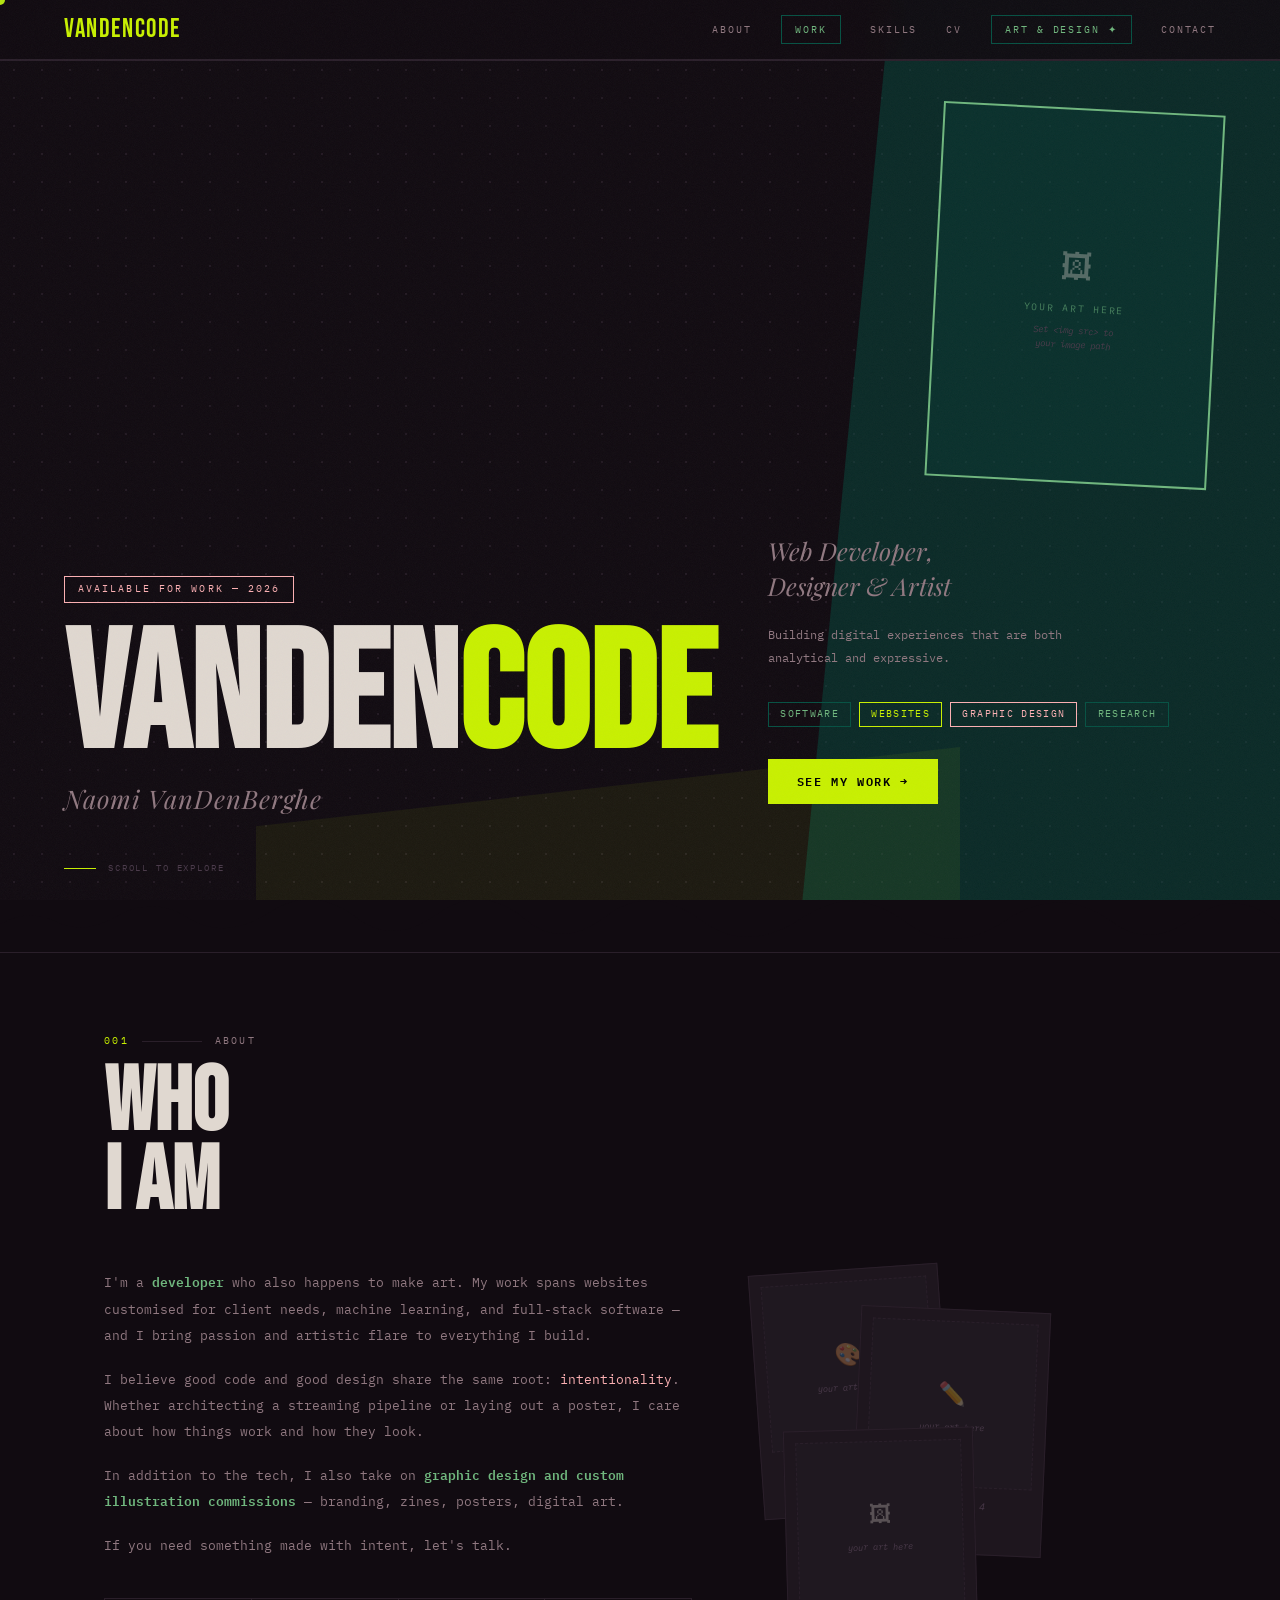
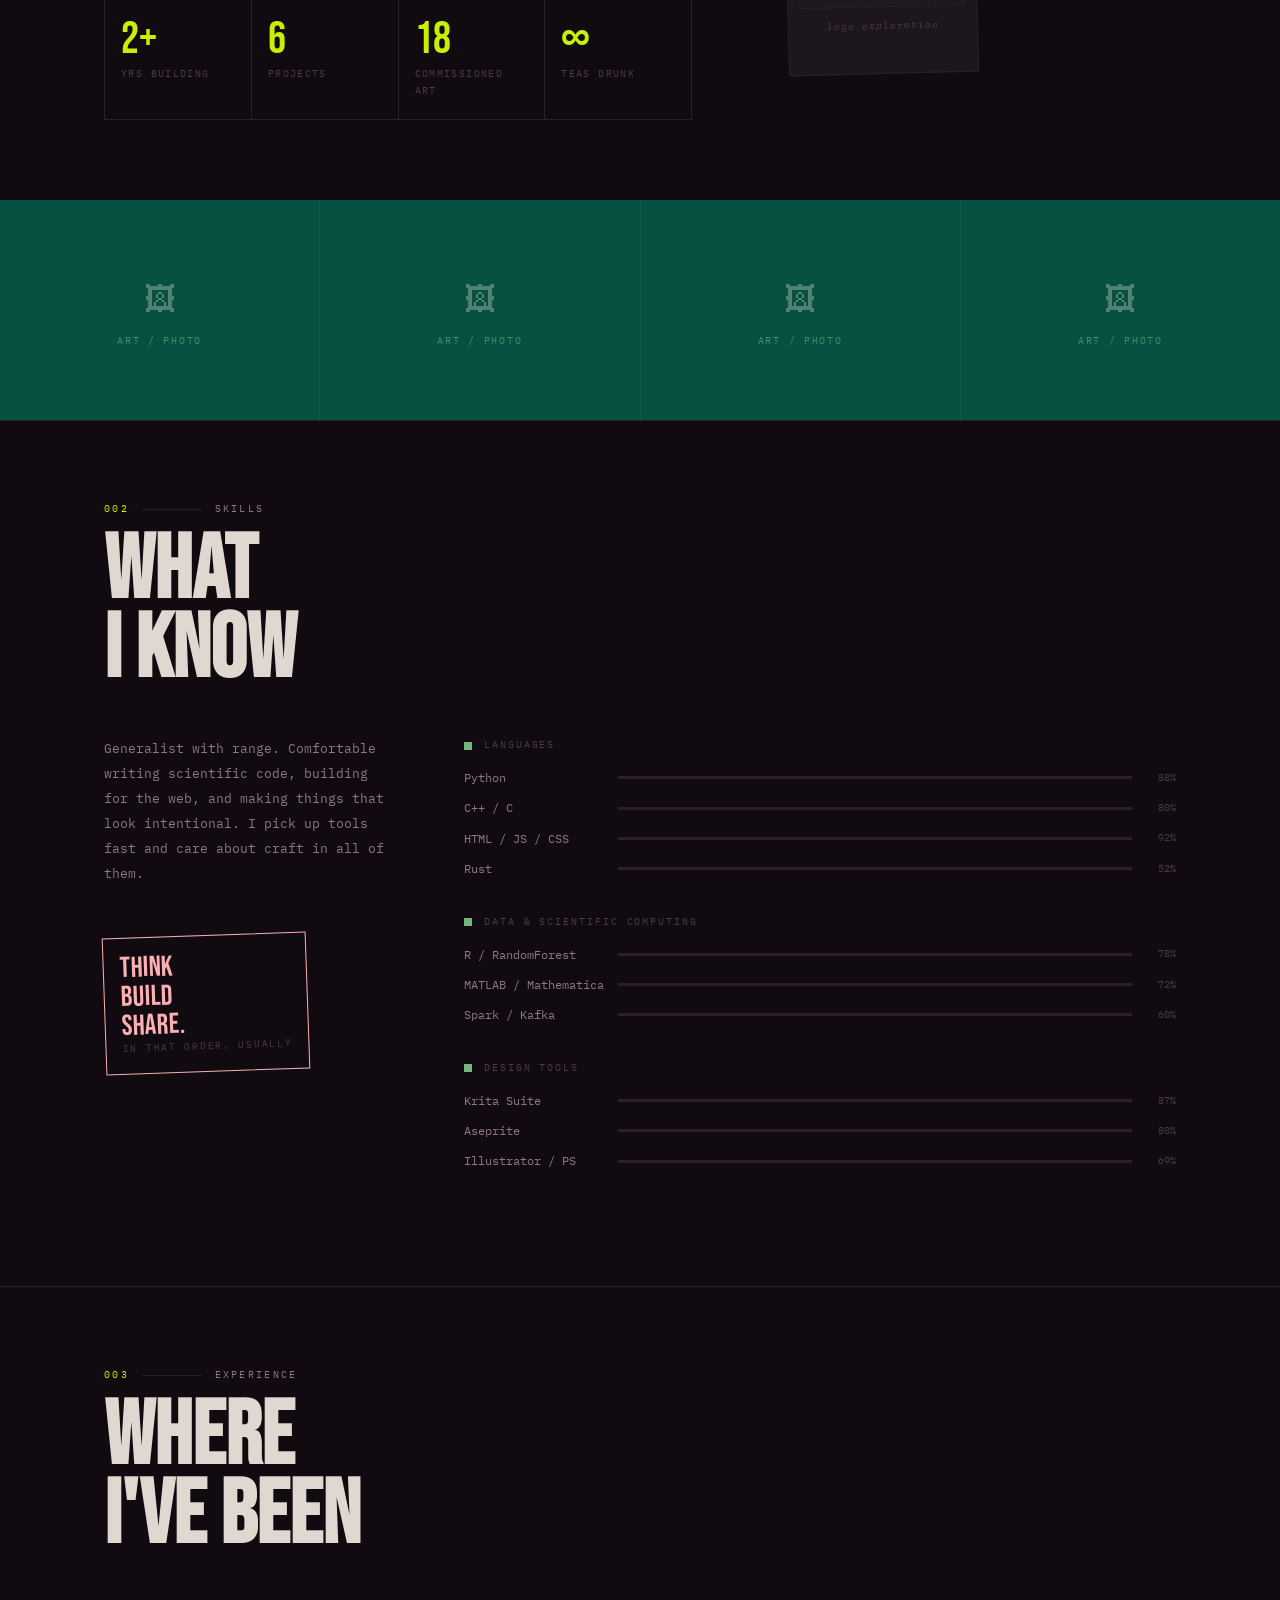
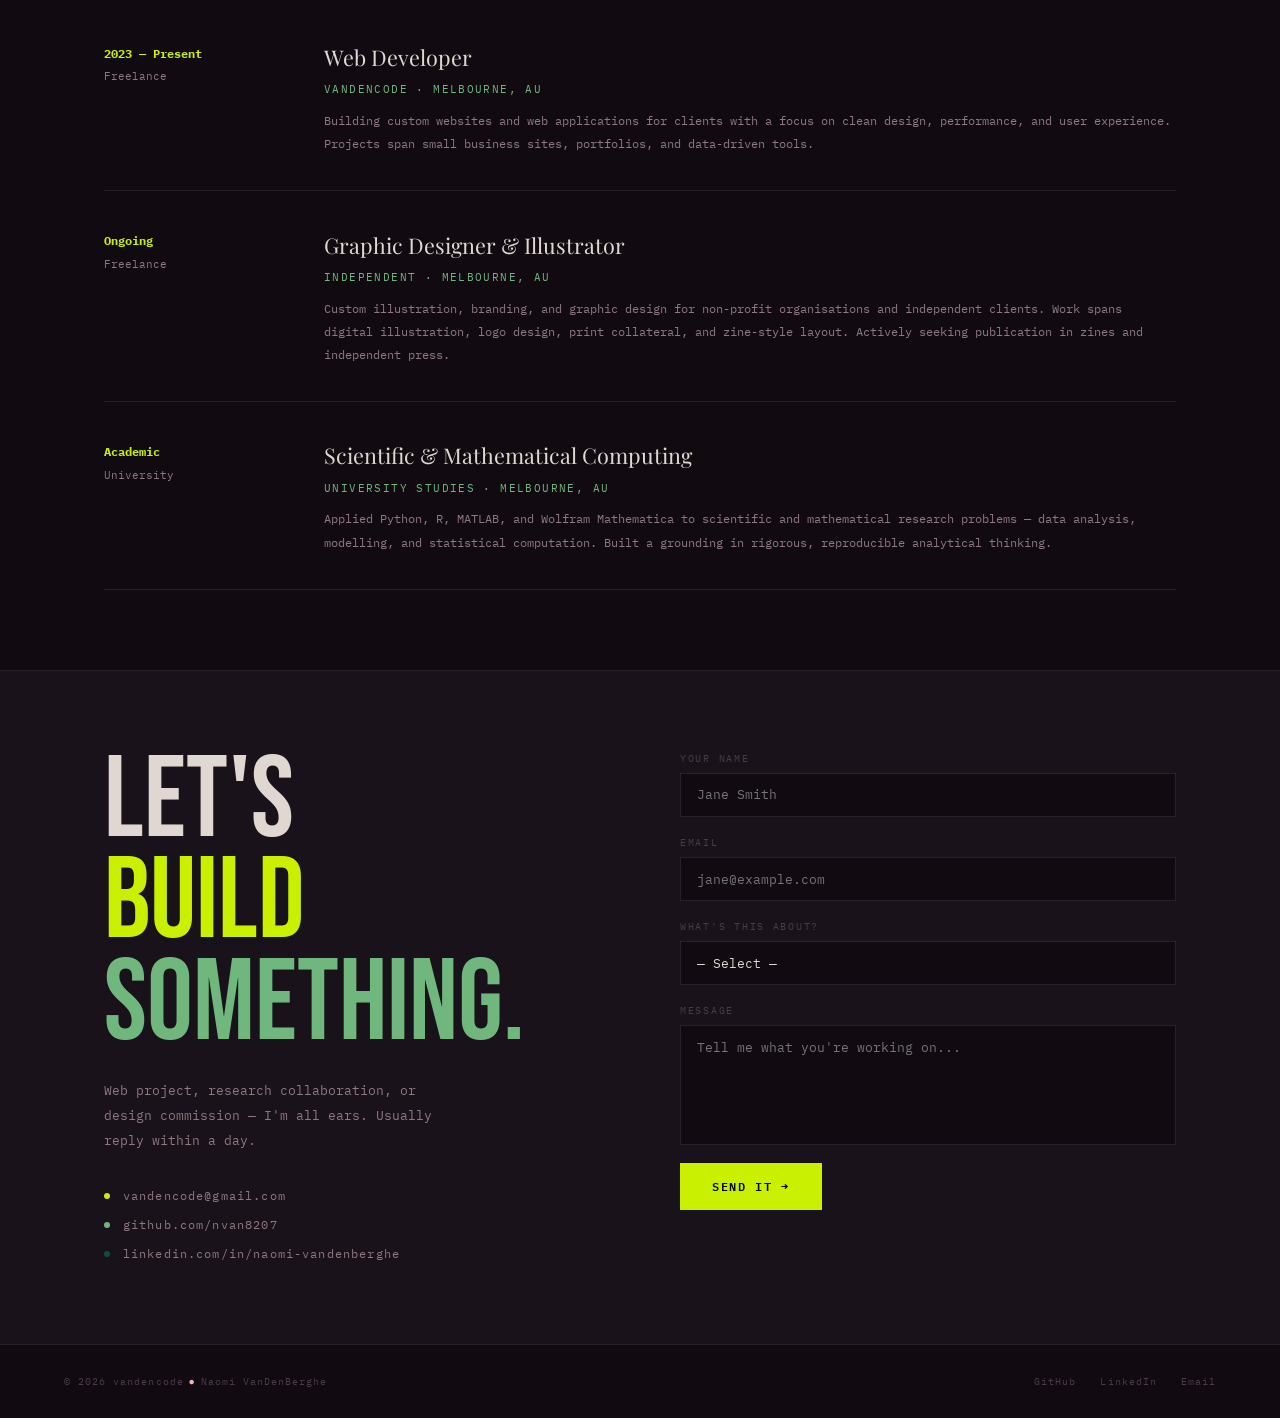
==== index.html @ cd016df1 "Rename index (2).html to index.html fixing typo in name" ====
<!DOCTYPE html>
<html lang="en">
<head>
  <meta charset="UTF-8" />
  <meta name="viewport" content="width=device-width, initial-scale=1.0" />
  <title>vandencode — Naomi VanDenBerghe</title>
  <link rel="preconnect" href="https://fonts.googleapis.com" />
  <link rel="preconnect" href="https://fonts.gstatic.com" crossorigin />
  <link href="https://fonts.googleapis.com/css2?family=Bebas+Neue&family=IBM+Plex+Mono:ital,wght@0,400;0,600;1,400&family=Playfair+Display:ital,wght@0,700;1,400;1,700&display=swap" rel="stylesheet" />
  <style>
    :root {
      --bg:#110B11; --surface:#1a121a; --surface2:#1f1820; --border:#2a1f2a;
      --muted:#4a3a4a; --text:#e0d8d0; --dim:#907880;
      --forest:#065143; --sage:#70B77E; --acid:#c8f000; --blush:#FCB0B3;
      --ff-d:'Bebas Neue',sans-serif; --ff-s:'Playfair Display',serif; --ff-m:'IBM Plex Mono',monospace;
      --max:1200px; --gut:clamp(1.5rem,5vw,4rem); --nav-h:60px;
    }
    *,*::before,*::after{box-sizing:border-box;margin:0;padding:0}
    html{scroll-behavior:smooth}
    body{background:var(--bg);color:var(--text);font-family:var(--ff-m);font-size:14px;line-height:1.7;overflow-x:hidden;cursor:none}
    a{color:inherit;text-decoration:none}
    body::before{content:'';position:fixed;inset:0;z-index:998;pointer-events:none;opacity:.04;background-image:url("data:image/svg+xml,%3Csvg viewBox='0 0 256 256' xmlns='http://www.w3.org/2000/svg'%3E%3Cfilter id='n'%3E%3CfeTurbulence type='fractalNoise' baseFrequency='0.9' numOctaves='4' stitchTiles='stitch'/%3E%3C/filter%3E%3Crect width='100%25' height='100%25' filter='url(%23n)'/%3E%3C/svg%3E");background-size:180px}
    #cur{position:fixed;width:10px;height:10px;background:var(--acid);border-radius:50%;pointer-events:none;z-index:9999;transform:translate(-50%,-50%);transition:width .16s,height .16s,opacity .2s;mix-blend-mode:difference}
    #cur.big{width:28px;height:28px}

    /* NAV */
    nav{position:fixed;top:0;left:0;right:0;z-index:600;height:var(--nav-h);display:flex;align-items:center;justify-content:space-between;padding:0 var(--gut);border-bottom:1px solid var(--border);background:rgba(17,11,17,.92);backdrop-filter:blur(14px)}
    .nav-logo{font-family:var(--ff-d);font-size:1.65rem;letter-spacing:.06em;color:var(--acid)}
    .nav-links{display:flex;gap:1.8rem;align-items:center}
    .nav-links a{font-size:.65rem;letter-spacing:.18em;text-transform:uppercase;color:var(--dim);transition:color .2s}
    .nav-links a:hover{color:var(--acid)}
    .nav-links a.nav-special{color:var(--sage);border:1px solid var(--forest);padding:.28rem .85rem;transition:background .2s,color .2s}
    .nav-links a.nav-special:hover{background:var(--forest);color:var(--acid)}
    .hamburger{display:none;flex-direction:column;justify-content:center;gap:5px;width:36px;height:36px;background:none;border:none;cursor:none;padding:4px}
    .hamburger span{display:block;height:1.5px;background:var(--acid);transition:transform .3s,opacity .3s,width .3s;transform-origin:center}
    .hamburger.open span:nth-child(1){transform:translateY(6.5px) rotate(45deg)}
    .hamburger.open span:nth-child(2){opacity:0;width:0}
    .hamburger.open span:nth-child(3){transform:translateY(-6.5px) rotate(-45deg)}
    .nav-drawer{position:fixed;top:var(--nav-h);left:0;right:0;z-index:599;background:rgba(17,11,17,.97);backdrop-filter:blur(18px);border-bottom:1px solid var(--border);display:flex;flex-direction:column;padding:0 var(--gut);max-height:0;overflow:hidden;transition:max-height .35s cubic-bezier(.4,0,.2,1),padding .35s}
    .nav-drawer.open{max-height:400px;padding:1.5rem var(--gut)}
    .nav-drawer a{font-size:.8rem;letter-spacing:.18em;text-transform:uppercase;color:var(--dim);padding:.75rem 0;border-bottom:1px solid var(--border);transition:color .2s}
    .nav-drawer a:last-child{border-bottom:none}
    .nav-drawer a:hover{color:var(--acid)}
    .nav-drawer a.nav-special{color:var(--sage)}

    /* HERO */
    #hero{min-height:100vh;padding:calc(var(--nav-h) + 5rem) var(--gut) 5rem;display:grid;grid-template-columns:1.2fr .8fr;align-items:end;gap:2rem;position:relative;overflow:hidden}
    .h-dots{position:absolute;inset:0;background-image:radial-gradient(var(--border) 1px,transparent 1px);background-size:28px 28px;opacity:.7}
    .h-slab{position:absolute;top:-10%;right:-8%;width:46%;height:120%;background:var(--forest);clip-path:polygon(18% 0%,100% 0%,100% 100%,0% 100%);opacity:.45}
    .h-slab2{position:absolute;bottom:-5%;left:20%;width:55%;height:22%;background:var(--acid);clip-path:polygon(0% 40%,100% 0%,100% 100%,0% 100%);opacity:.06}
    .h-art-float{position:absolute;top:12%;right:5%;width:clamp(170px,22vw,310px);aspect-ratio:3/4;border:2px solid var(--sage);display:flex;flex-direction:column;align-items:center;justify-content:center;background:rgba(6,81,67,.18);transform:rotate(3deg);z-index:3;transition:transform .35s;overflow:hidden}
    .h-art-float:hover{transform:rotate(0deg) scale(1.02)}
    .h-art-float img{width:100%;height:100%;object-fit:cover;display:none}
    .ph{display:flex;flex-direction:column;align-items:center;gap:.5rem;padding:1.2rem}
    .ph-ico{font-size:2rem;opacity:.35}
    .ph-lbl{font-size:.6rem;letter-spacing:.18em;text-transform:uppercase;color:var(--sage);opacity:.6;text-align:center}
    .ph-note{font-size:.57rem;color:var(--muted);text-align:center;font-style:italic;line-height:1.5}
    .h-left{position:relative;z-index:4}
    .h-stamp{display:inline-block;border:1.5px solid var(--blush);color:var(--blush);font-size:.6rem;letter-spacing:.22em;text-transform:uppercase;padding:.28rem .8rem;transform:rotate(-1.5deg);margin-bottom:1.5rem;animation:fadeUp .5s ease both}

    /* Brand name big + real name subheading */
    h1.h-name{font-family:var(--ff-d);font-size:clamp(5rem,13vw,12rem);line-height:.86;color:var(--text);animation:fadeUp .6s .08s ease both}
    h1.h-name .n-acid{color:var(--acid)}
    h1.h-name .n-sage{color:var(--sage)}
    h1.h-name .n-last{/* hidden <400px */}
    .h-subname{font-family:var(--ff-s);font-style:italic;font-size:clamp(1rem,2.5vw,1.6rem);color:var(--dim);margin-top:.4rem;letter-spacing:.04em;animation:fadeUp .6s .15s ease both}

    .h-right{position:relative;z-index:4;padding-bottom:1rem;animation:fadeUp .6s .2s ease both}
    .h-role{font-family:var(--ff-s);font-style:italic;font-size:clamp(1rem,2vw,1.55rem);color:var(--dim);margin-bottom:1.2rem;line-height:1.4}
    .h-desc{font-size:.78rem;color:var(--dim);max-width:320px;line-height:1.9;margin-bottom:2rem}
    .h-pills{display:flex;flex-wrap:wrap;gap:.5rem;margin-bottom:2rem}
    .pill{font-size:.6rem;letter-spacing:.14em;text-transform:uppercase;padding:.2rem .7rem;border:1px solid}
    .pill-g{border-color:var(--forest);color:var(--sage)}
    .pill-a{border-color:var(--acid);color:var(--acid)}
    .pill-p{border-color:var(--blush);color:var(--blush)}
    .h-cta{display:inline-flex;align-items:center;gap:.6rem;background:var(--acid);color:#000;font-family:var(--ff-m);font-weight:600;font-size:.72rem;letter-spacing:.14em;text-transform:uppercase;padding:.8rem 1.8rem;transition:background .2s,transform .15s}
    .h-cta:hover{background:var(--sage);transform:translateY(-2px)}
    .h-scroll{position:absolute;bottom:1.5rem;left:var(--gut);font-size:.58rem;letter-spacing:.2em;text-transform:uppercase;color:var(--muted);z-index:4;display:flex;align-items:center;gap:.75rem;animation:fadeIn 1s 1s ease both}
    .scroll-line{width:32px;height:1px;background:var(--acid)}

    /* TORN */
    .torn{display:block;width:100%;overflow:hidden;line-height:0}
    .torn svg{display:block;width:100%}

    /* SECTION */
    .sw{max-width:var(--max);margin:0 auto;padding:5rem var(--gut)}
    .slabel{font-size:.6rem;letter-spacing:.24em;text-transform:uppercase;display:flex;align-items:center;gap:.8rem;margin-bottom:.9rem}
    .sn{color:var(--acid)}.sd{flex:1;height:1px;background:var(--border);max-width:60px}.st{color:var(--dim)}
    .stitle{font-family:var(--ff-d);font-size:clamp(3rem,7vw,6.5rem);line-height:.88;color:var(--text);margin-bottom:3rem}

    /* ABOUT */
    #about{border-top:1px solid var(--border)}
    .about-grid{display:grid;grid-template-columns:1fr 420px;gap:4rem;align-items:start}
    .at p{font-size:.84rem;color:var(--dim);margin-bottom:1.1rem;line-height:1.95}
    .at strong{color:var(--sage);font-weight:600}
    .at em{color:var(--blush);font-style:normal}
    .stat-strip{display:flex;border:1px solid var(--border);margin-top:2.5rem}
    .sb{flex:1;padding:1.2rem 1rem;border-right:1px solid var(--border);position:relative;overflow:hidden}
    .sb:last-child{border-right:none}
    .sb::after{content:'';position:absolute;bottom:0;left:0;right:0;height:2px;background:var(--acid);transform:scaleX(0);transform-origin:left;transition:transform .35s}
    .sb:hover::after{transform:scaleX(1)}
    .sbn{font-family:var(--ff-d);font-size:2.8rem;line-height:1;color:var(--acid)}
    .sbt{font-size:.62rem;letter-spacing:.14em;text-transform:uppercase;color:var(--muted);margin-top:.2rem}

    /* POLAROIDS */
    .pol-stack{position:relative;height:380px}
    .polar{position:absolute;background:#1e161e;border:1px solid var(--border);padding:.7rem .7rem 2.4rem;width:190px;display:flex;flex-direction:column;align-items:center;justify-content:center;transition:transform .3s}
    .polar:hover{z-index:10;transform:rotate(0deg) scale(1.07) !important}
    .polar .islot{width:100%;aspect-ratio:1;background:var(--surface2);border:1px dashed var(--border);display:flex;flex-direction:column;align-items:center;justify-content:center;gap:.4rem;overflow:hidden}
    .polar .islot img{width:100%;height:100%;object-fit:cover;display:none}
    .polar .cap{margin-top:.7rem;font-size:.6rem;letter-spacing:.1em;color:var(--muted);font-style:italic;text-align:center}
    .pol1{top:0;left:0;transform:rotate(-4deg)}
    .pol2{top:40px;left:100px;transform:rotate(2.5deg)}
    .pol3{top:160px;left:30px;transform:rotate(-1.5deg)}

    /* ART BREAK */
    .art-break{width:100%;background:var(--forest);overflow:hidden}
    .ab-row{display:flex;align-items:stretch;min-height:220px}
    .ab-slot{flex:1;min-height:220px;max-height:280px;background:rgba(6,81,67,.4);border-right:1px solid rgba(112,183,126,.12);display:flex;flex-direction:column;align-items:center;justify-content:center;gap:.5rem;position:relative;overflow:hidden;transition:flex .4s}
    .ab-slot:last-child{border-right:none}
    .ab-slot:hover{flex:1.6}
    .ab-slot img{position:absolute;inset:0;width:100%;height:100%;object-fit:cover;opacity:0;transition:opacity .3s}
    .ab-slot.loaded img{opacity:1}
    .ab-slot.loaded .ph{display:none}
    .ab-lbl{position:absolute;bottom:.7rem;left:50%;transform:translateX(-50%);font-size:.57rem;letter-spacing:.14em;text-transform:uppercase;color:var(--sage);opacity:0;transition:opacity .3s;white-space:nowrap;background:rgba(17,11,17,.75);padding:.2rem .6rem}
    .ab-slot:hover .ab-lbl{opacity:1}

    /* SKILLS */
    #skills{border-top:1px solid var(--border)}
    .sk-layout{display:grid;grid-template-columns:280px 1fr;gap:5rem;align-items:start}
    .sk-aside p{font-size:.82rem;color:var(--dim);line-height:1.9;margin-bottom:1rem}
    .sticker{margin-top:2rem;border:1.5px solid var(--blush);padding:1rem;transform:rotate(-2deg);display:inline-block}
    .sticker-h{font-family:var(--ff-d);font-size:1.8rem;line-height:1;color:var(--blush)}
    .sticker-s{font-size:.6rem;letter-spacing:.18em;color:var(--muted);text-transform:uppercase}
    .sk-group{margin-bottom:2.2rem}
    .sg-hd{display:flex;align-items:center;gap:.75rem;font-size:.6rem;letter-spacing:.2em;text-transform:uppercase;color:var(--muted);margin-bottom:.9rem}
    .sg-hd::before{content:'';width:8px;height:8px;background:var(--sage)}
    .sk-row{display:grid;grid-template-columns:140px 1fr 30px;align-items:center;gap:.9rem;margin-bottom:.65rem}
    .sk-name{font-size:.73rem;color:var(--dim)}
    .sk-track{height:3px;background:var(--border);position:relative;overflow:hidden}
    .sk-fill{position:absolute;left:0;top:0;bottom:0;transform:scaleX(0);transform-origin:left;transition:transform 1.1s cubic-bezier(.16,1,.3,1)}
    .sk-fill.go{transform:scaleX(1)}
    .fa{background:var(--acid)}.fs{background:var(--sage)}.fp{background:var(--blush)}
    .sk-pct{font-size:.6rem;color:var(--muted);text-align:right}

    /* EXPERIENCE */
    #experience{border-top:1px solid var(--border)}
    .exp-row{display:grid;grid-template-columns:180px 1fr;gap:2.5rem;padding:2.2rem 0;border-bottom:1px solid var(--border);position:relative}
    .exp-row::after{content:'';position:absolute;left:0;bottom:-1px;height:1px;width:0;background:var(--sage);transition:width .5s}
    .exp-row:hover::after{width:100%}
    .exp-when{font-size:.7rem;color:var(--dim);padding-top:.3rem}
    .exp-when b{display:block;color:var(--acid);font-size:.75rem;margin-bottom:.2rem}
    .exp-role{font-family:var(--ff-s);font-size:1.35rem;color:var(--text);margin-bottom:.3rem}
    .exp-co{font-size:.67rem;letter-spacing:.13em;text-transform:uppercase;color:var(--sage);margin-bottom:.65rem}
    .exp-body{font-size:.78rem;color:var(--dim);line-height:1.85}

    /* CONTACT */
    #contact{border-top:1px solid var(--border);background:var(--surface)}
    .cw{max-width:var(--max);margin:0 auto;padding:5rem var(--gut);display:grid;grid-template-columns:1fr 1fr;gap:5rem;align-items:start}
    .c-big{font-family:var(--ff-d);font-size:clamp(4rem,9vw,8rem);line-height:.88;margin-bottom:1.5rem}
    .c-big .ca{color:var(--acid)}.c-big .cs{color:var(--sage)}
    .c-sub{font-size:.82rem;color:var(--dim);max-width:340px;line-height:1.9}
    .c-links{display:flex;flex-direction:column;gap:.6rem;margin-top:2rem}
    .c-lnk{display:flex;align-items:center;gap:.8rem;font-size:.72rem;letter-spacing:.1em;color:var(--dim);transition:color .2s}
    .c-lnk:hover{color:var(--acid)}
    .c-dot{width:6px;height:6px;border-radius:50%;background:var(--acid);flex-shrink:0}
    .form{display:flex;flex-direction:column;gap:1.1rem}
    .ff{display:flex;flex-direction:column;gap:.35rem}
    .ff label{font-size:.6rem;letter-spacing:.18em;text-transform:uppercase;color:var(--muted)}
    .ff input,.ff textarea,.ff select{background:var(--bg);border:1px solid var(--border);color:var(--text);font-family:var(--ff-m);font-size:.8rem;padding:.8rem 1rem;outline:none;resize:none;transition:border-color .2s;-webkit-appearance:none}
    .ff select option{background:var(--bg)}
    .ff input:focus,.ff textarea:focus,.ff select:focus{border-color:var(--acid)}
    .ff textarea{height:120px}
    .form-btn{align-self:flex-start;background:var(--acid);color:#000;font-family:var(--ff-m);font-weight:600;font-size:.72rem;letter-spacing:.14em;text-transform:uppercase;padding:.85rem 2rem;border:none;cursor:none;transition:background .2s,transform .15s}
    .form-btn:hover{background:var(--sage);transform:translateY(-2px)}

    /* FOOTER */
    footer{border-top:1px solid var(--border);padding:1.75rem var(--gut);display:flex;align-items:center;justify-content:space-between;font-size:.65rem;color:var(--muted);letter-spacing:.1em}
    .fl{display:flex;gap:1.5rem}
    .fl a{color:var(--muted);transition:color .2s}
    .fl a:hover{color:var(--acid)}
    .fdot{color:var(--blush);margin:0 .3rem}

    .reveal{opacity:0;transform:translateY(28px);transition:opacity .7s ease,transform .7s ease}
    .reveal.on{opacity:1;transform:none}
    @keyframes fadeUp{from{opacity:0;transform:translateY(22px)}to{opacity:1;transform:none}}
    @keyframes fadeIn{from{opacity:0}to{opacity:1}}

    /* RESPONSIVE */
    @media(max-width:960px){.nav-links{display:none}.hamburger{display:flex}}
    @media(max-width:960px){#hero{grid-template-columns:1fr;align-items:start}.h-art-float{display:none}.h-right{display:block;margin-top:2rem}.h-right .h-desc{max-width:100%}}
    @media(max-width:400px){h1.h-name .n-last{display:none}}
    @media(max-width:900px){.about-grid{grid-template-columns:1fr}.pol-stack{height:220px;margin-bottom:1rem}.sk-layout{grid-template-columns:1fr;gap:2rem}.exp-row{grid-template-columns:1fr;gap:.4rem}.cw{grid-template-columns:1fr;gap:3rem}}
    @media(max-width:600px){.ab-row{flex-direction:column}.ab-slot{min-height:140px;max-height:200px;border-right:none;border-bottom:1px solid rgba(112,183,126,.12)}body{cursor:auto}#cur{display:none}.hamburger{cursor:pointer}}
  </style>
</head>
<body>
<div id="cur"></div>

<nav>
  <a href="index.html" class="nav-logo">vandencode</a>
  <div class="nav-links">
    <a href="#about">About</a>
    <a href="work.html" class="nav-special">Work</a>
    <a href="#skills">Skills</a>
    <a href="#experience">CV</a>
    <a href="art.html" class="nav-special">Art &amp; Design ✦</a>
    <a href="#contact">Contact</a>
  </div>
  <button class="hamburger" id="hbg" aria-label="Toggle menu" aria-expanded="false">
    <span></span><span></span><span></span>
  </button>
</nav>

<div class="nav-drawer" id="drawer">
  <a href="#about" onclick="closeDrawer()">About</a>
  <a href="work.html" class="nav-special" onclick="closeDrawer()">Work</a>
  <a href="#skills" onclick="closeDrawer()">Skills</a>
  <a href="#experience" onclick="closeDrawer()">CV</a>
  <a href="art.html" class="nav-special" onclick="closeDrawer()">Art &amp; Design ✦</a>
  <a href="#contact" onclick="closeDrawer()">Contact</a>
</div>

<div id="hero">
  <div class="h-dots"></div>
  <div class="h-slab"></div>
  <div class="h-slab2"></div>

  <div class="h-art-float">
    <img src="" alt="Featured artwork" />
    <div class="ph">
      <div class="ph-ico">🖼</div>
      <div class="ph-lbl">Your Art Here</div>
      <div class="ph-note">Set &lt;img src&gt; to<br>your image path</div>
    </div>
  </div>

  <div class="h-left">
    <div class="h-stamp">Available for work — 2026</div>
    <h1 class="h-name">
      VANDEN<span class="n-acid">CODE</span>
    </h1>
    <p class="h-subname">Naomi VanDenBerghe</p>
  </div>

  <div class="h-right">
    <p class="h-role">Web Developer,<br>Designer &amp; Artist</p>
    <p class="h-desc">Building digital experiences that are both analytical and expressive.</p>
    <div class="h-pills">
      <span class="pill pill-g">Software</span>
      <span class="pill pill-a">Websites</span>
      <span class="pill pill-p">Graphic Design</span>
      <span class="pill pill-g">Research</span>
    </div>
    <a href="work.html" class="h-cta">See My Work →</a>
  </div>

  <div class="h-scroll"><div class="scroll-line"></div>scroll to explore</div>
</div>

<div class="torn">
  <svg viewBox="0 0 1440 52" preserveAspectRatio="none" height="52" xmlns="http://www.w3.org/2000/svg">
    <path d="M0,52 L0,24 Q32,8 64,22 Q96,36 136,14 Q176,-4 216,20 Q256,40 304,12 Q352,-16 402,18 Q442,46 492,14 Q542,-18 592,20 Q632,50 682,16 Q732,-18 792,22 Q842,54 902,18 Q962,-18 1022,24 Q1072,56 1132,20 Q1192,-16 1252,22 Q1292,50 1342,18 Q1392,-14 1440,24 L1440,52 Z" fill="#110B11"/>
  </svg>
</div>

<section id="about">
  <div class="sw">
    <div class="slabel"><span class="sn">001</span><span class="sd"></span><span class="st">About</span></div>
    <h2 class="stitle reveal">WHO<br>I AM</h2>
    <div class="about-grid reveal">
      <div class="at">
        <p>I'm a <strong>developer</strong> who also happens to make art. My work spans websites customised for client needs, machine learning, and full-stack software — and I bring passion and artistic flare to everything I build.</p>
        <p>I believe good code and good design share the same root: <em>intentionality</em>. Whether architecting a streaming pipeline or laying out a poster, I care about how things work and how they look.</p>
        <p>In addition to the tech, I also take on <strong>graphic design and custom illustration commissions</strong> — branding, zines, posters, digital art.</p>
        <p>If you need something made with intent, let's talk.</p>
        <div class="stat-strip">
          <div class="sb"><div class="sbn">2+</div><div class="sbt">Yrs Building</div></div>
          <div class="sb"><div class="sbn">6</div><div class="sbt">Projects</div></div>
          <div class="sb"><div class="sbn">18</div><div class="sbt">Commissioned Art</div></div>
          <div class="sb"><div class="sbn">∞</div><div class="sbt">Teas Drunk</div></div>
        </div>
      </div>
      <div class="pol-stack reveal">
        <div class="polar pol1">
          <div class="islot"><img src="" alt="" /><div class="ph-ico" style="font-size:1.4rem;opacity:.3">🎨</div><div class="ph-note" style="font-size:.55rem;color:var(--muted)">your art here</div></div>
          <div class="cap">untitled, 2025</div>
        </div>
        <div class="polar pol2">
          <div class="islot"><img src="" alt="" /><div class="ph-ico" style="font-size:1.4rem;opacity:.3">✏️</div><div class="ph-note" style="font-size:.55rem;color:var(--muted)">your art here</div></div>
          <div class="cap">study no. 4</div>
        </div>
        <div class="polar pol3">
          <div class="islot"><img src="" alt="" /><div class="ph-ico" style="font-size:1.4rem;opacity:.3">🖼</div><div class="ph-note" style="font-size:.55rem;color:var(--muted)">your art here</div></div>
          <div class="cap">logo exploration</div>
        </div>
      </div>
    </div>
  </div>
</section>

<div class="art-break reveal">
  <div class="ab-row">
    <div class="ab-slot"><img src="" alt="" /><div class="ph"><div class="ph-ico">🖼</div><div class="ph-lbl">Art / Photo</div></div><div class="ab-lbl">piece title</div></div>
    <div class="ab-slot"><img src="" alt="" /><div class="ph"><div class="ph-ico">🖼</div><div class="ph-lbl">Art / Photo</div></div><div class="ab-lbl">piece title</div></div>
    <div class="ab-slot"><img src="" alt="" /><div class="ph"><div class="ph-ico">🖼</div><div class="ph-lbl">Art / Photo</div></div><div class="ab-lbl">piece title</div></div>
    <div class="ab-slot"><img src="" alt="" /><div class="ph"><div class="ph-ico">🖼</div><div class="ph-lbl">Art / Photo</div></div><div class="ab-lbl">piece title</div></div>
  </div>
</div>

<section id="skills">
  <div class="sw">
    <div class="slabel"><span class="sn">002</span><span class="sd"></span><span class="st">Skills</span></div>
    <h2 class="stitle reveal">WHAT<br>I KNOW</h2>
    <div class="sk-layout">
      <div class="sk-aside reveal">
        <p>Generalist with range. Comfortable writing scientific code, building for the web, and making things that look intentional. I pick up tools fast and care about craft in all of them.</p>
        <div class="sticker">
          <div class="sticker-h">THINK<br>BUILD<br>SHARE.</div>
          <div class="sticker-s">in that order, usually</div>
        </div>
      </div>
      <div class="reveal">
        <div class="sk-group">
          <div class="sg-hd">Languages</div>
          <div class="sk-row"><span class="sk-name">Python</span><div class="sk-track"><div class="sk-fill fa" style="width:88%"></div></div><span class="sk-pct">88%</span></div>
          <div class="sk-row"><span class="sk-name">C++ / C</span><div class="sk-track"><div class="sk-fill fa" style="width:80%"></div></div><span class="sk-pct">80%</span></div>
          <div class="sk-row"><span class="sk-name">HTML / JS / CSS</span><div class="sk-track"><div class="sk-fill fa" style="width:92%"></div></div><span class="sk-pct">92%</span></div>
          <div class="sk-row"><span class="sk-name">Rust</span><div class="sk-track"><div class="sk-fill fa" style="width:52%"></div></div><span class="sk-pct">52%</span></div>
        </div>
        <div class="sk-group">
          <div class="sg-hd">Data &amp; Scientific Computing</div>
          <div class="sk-row"><span class="sk-name">R / RandomForest</span><div class="sk-track"><div class="sk-fill fs" style="width:78%"></div></div><span class="sk-pct">78%</span></div>
          <div class="sk-row"><span class="sk-name">MATLAB / Mathematica</span><div class="sk-track"><div class="sk-fill fs" style="width:72%"></div></div><span class="sk-pct">72%</span></div>
          <div class="sk-row"><span class="sk-name">Spark / Kafka</span><div class="sk-track"><div class="sk-fill fs" style="width:60%"></div></div><span class="sk-pct">60%</span></div>
        </div>
        <div class="sk-group">
          <div class="sg-hd">Design Tools</div>
          <div class="sk-row"><span class="sk-name">Krita Suite</span><div class="sk-track"><div class="sk-fill fp" style="width:87%"></div></div><span class="sk-pct">87%</span></div>
          <div class="sk-row"><span class="sk-name">Aseprite</span><div class="sk-track"><div class="sk-fill fp" style="width:80%"></div></div><span class="sk-pct">80%</span></div>
          <div class="sk-row"><span class="sk-name">Illustrator / PS</span><div class="sk-track"><div class="sk-fill fp" style="width:69%"></div></div><span class="sk-pct">69%</span></div>
        </div>
      </div>
    </div>
  </div>
</section>

<section id="experience">
  <div class="sw">
    <div class="slabel"><span class="sn">003</span><span class="sd"></span><span class="st">Experience</span></div>
    <h2 class="stitle reveal">WHERE<br>I'VE BEEN</h2>

    <div class="exp-row reveal">
      <div class="exp-when"><b>2023 — Present</b>Freelance</div>
      <div>
        <div class="exp-role">Web Developer</div>
        <div class="exp-co">vandencode · Melbourne, AU</div>
        <div class="exp-body">Building custom websites and web applications for clients with a focus on clean design, performance, and user experience. Projects span small business sites, portfolios, and data-driven tools.</div>
      </div>
    </div>

    <div class="exp-row reveal">
      <div class="exp-when"><b>Ongoing</b>Freelance</div>
      <div>
        <div class="exp-role">Graphic Designer &amp; Illustrator</div>
        <div class="exp-co">Independent · Melbourne, AU</div>
        <div class="exp-body">Custom illustration, branding, and graphic design for non-profit organisations and independent clients. Work spans digital illustration, logo design, print collateral, and zine-style layout. Actively seeking publication in zines and independent press.</div>
      </div>
    </div>

    <div class="exp-row reveal">
      <div class="exp-when"><b>Academic</b>University</div>
      <div>
        <div class="exp-role">Scientific &amp; Mathematical Computing</div>
        <div class="exp-co">University Studies · Melbourne, AU</div>
        <div class="exp-body">Applied Python, R, MATLAB, and Wolfram Mathematica to scientific and mathematical research problems — data analysis, modelling, and statistical computation. Built a grounding in rigorous, reproducible analytical thinking.</div>
      </div>
    </div>

  </div>
</section>

<div id="contact">
  <div class="cw">
    <div class="reveal">
      <div class="c-big">LET'S<br><span class="ca">BUILD</span><br><span class="cs">SOMETHING.</span></div>
      <p class="c-sub">Web project, research collaboration, or design commission — I'm all ears. Usually reply within a day.</p>
      <div class="c-links">
        <a href="mailto:vandencode@gmail.com" class="c-lnk"><div class="c-dot"></div>vandencode@gmail.com</a>
        <a href="https://github.com/nvan8207" class="c-lnk" target="_blank" rel="noopener"><div class="c-dot" style="background:var(--sage)"></div>github.com/nvan8207</a>
        <a href="https://www.linkedin.com/in/naomi-vandenberghe/" class="c-lnk" target="_blank" rel="noopener"><div class="c-dot" style="background:var(--forest)"></div>linkedin.com/in/naomi-vandenberghe</a>
      </div>
    </div>
    <div class="reveal">
      <div class="form">
        <div class="ff"><label>Your Name</label><input type="text" placeholder="Jane Smith" /></div>
        <div class="ff"><label>Email</label><input type="email" placeholder="jane@example.com" /></div>
        <div class="ff">
          <label>What's This About?</label>
          <select>
            <option value="">— Select —</option>
            <option>Website / web app project</option>
            <option>Data / research collaboration</option>
            <option>Graphic design commission</option>
            <option>Illustration / custom art</option>
            <option>Job opportunity</option>
            <option>Just saying hi</option>
          </select>
        </div>
        <div class="ff"><label>Message</label><textarea placeholder="Tell me what you're working on..."></textarea></div>
        <button class="form-btn" id="send-btn">Send It →</button>
      </div>
    </div>
  </div>
</div>

<footer>
  <span>© 2026 vandencode<span class="fdot">●</span>Naomi VanDenBerghe</span>
  <div class="fl">
    <a href="https://github.com/nvan8207" target="_blank" rel="noopener">GitHub</a>
    <a href="https://www.linkedin.com/in/naomi-vandenberghe/" target="_blank" rel="noopener">LinkedIn</a>
    <a href="mailto:vandencode@gmail.com">Email</a>
  </div>
</footer>

<script>
  const cur = document.getElementById('cur');
  document.addEventListener('mousemove', e => { cur.style.left=e.clientX+'px'; cur.style.top=e.clientY+'px'; });
  document.querySelectorAll('a,button,.sb,.polar').forEach(el => {
    el.addEventListener('mouseenter',()=>cur.classList.add('big'));
    el.addEventListener('mouseleave',()=>cur.classList.remove('big'));
  });
  const hbg=document.getElementById('hbg'), drawer=document.getElementById('drawer');
  function closeDrawer(){hbg.classList.remove('open');drawer.classList.remove('open');hbg.setAttribute('aria-expanded','false')}
  hbg.addEventListener('click',()=>{const o=drawer.classList.toggle('open');hbg.classList.toggle('open');hbg.setAttribute('aria-expanded',o)});
  document.addEventListener('click',e=>{if(!e.target.closest('nav')&&!e.target.closest('.nav-drawer'))closeDrawer()});
  const rio=new IntersectionObserver(entries=>{entries.forEach((e,i)=>{if(e.isIntersecting)setTimeout(()=>e.target.classList.add('on'),i*55)});},{threshold:.1});
  document.querySelectorAll('.reveal').forEach(el=>rio.observe(el));
  const sio=new IntersectionObserver(entries=>{entries.forEach(e=>{if(e.isIntersecting)e.target.classList.add('go')});},{threshold:.4});
  document.querySelectorAll('.sk-fill').forEach(el=>sio.observe(el));
  document.getElementById('send-btn').addEventListener('click',()=>{alert('Wire up with Formspree (formspree.io) for free contact form delivery!')});
</script>
</body>
</html>
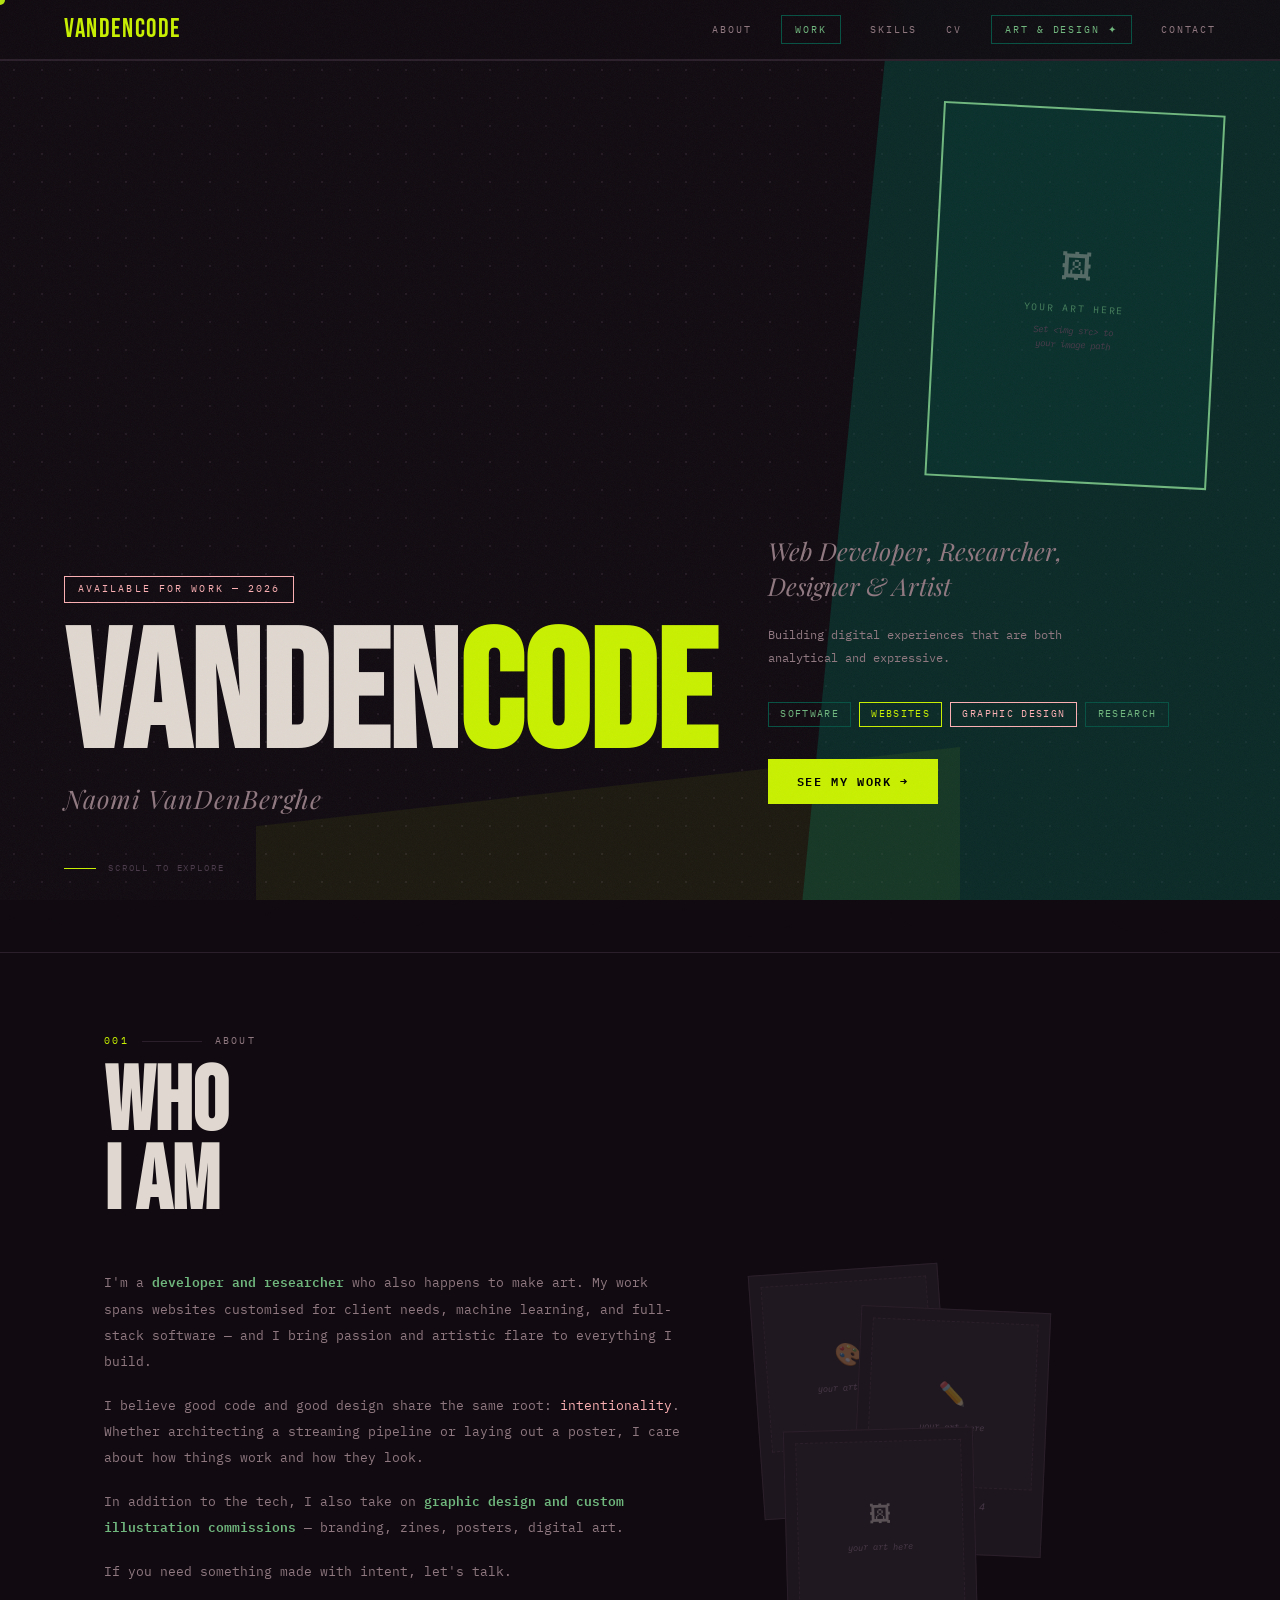
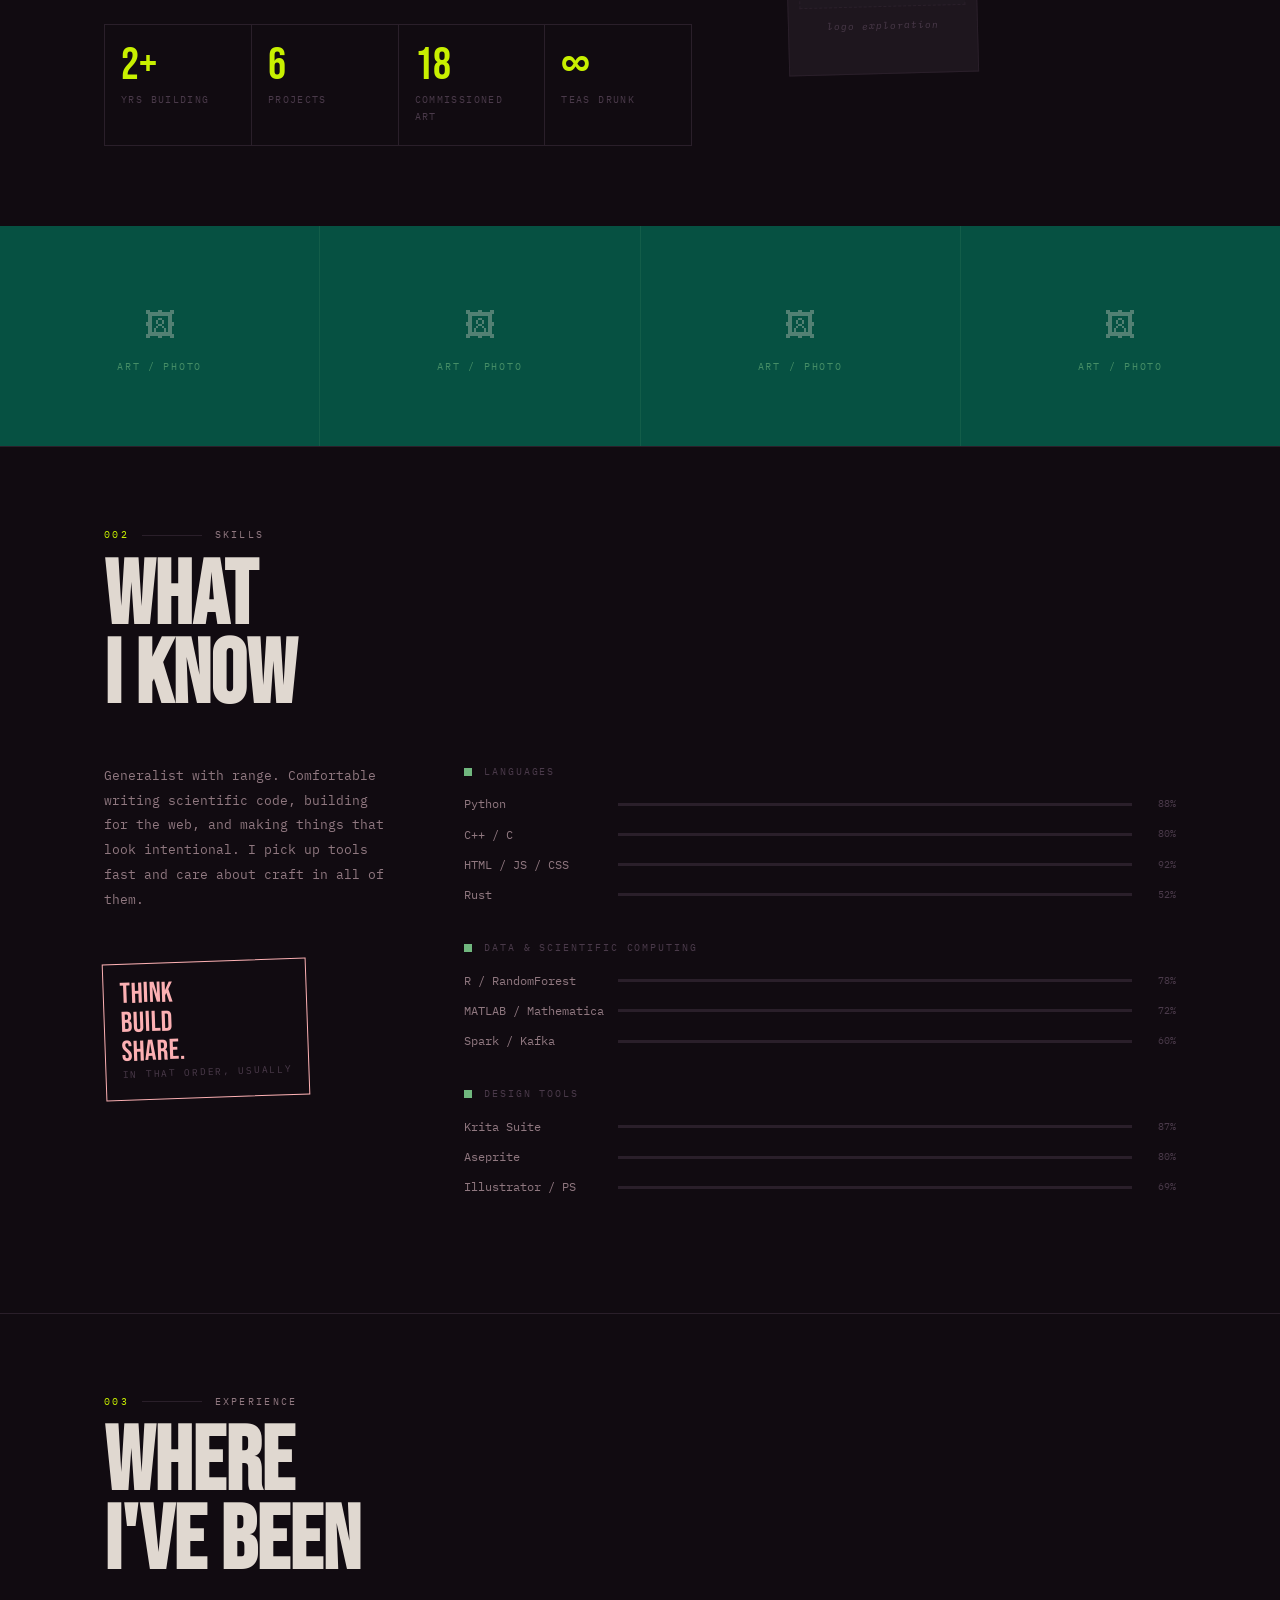
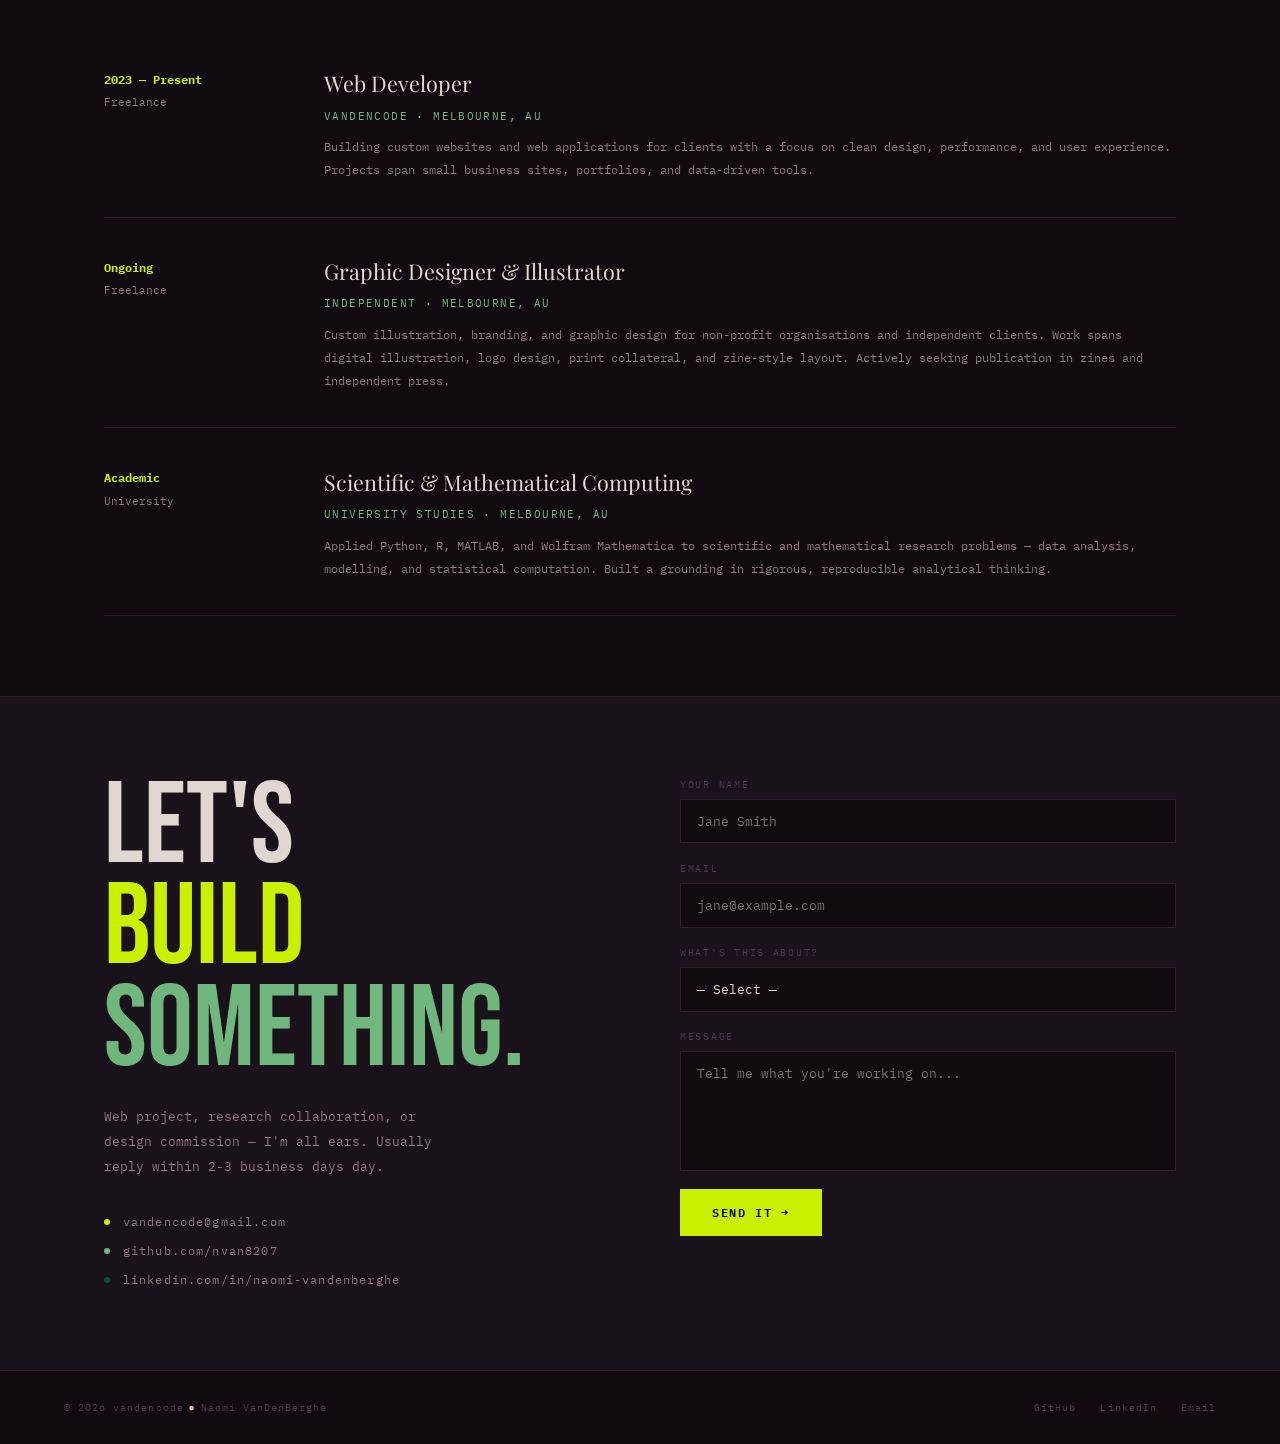
==== commit a83052fe: "Update index.html made some changes to the text in site to sound more professional and personable." ====
--- a/index.html
+++ b/index.html
@@ -244,7 +244,7 @@
   </div>
 
   <div class="h-right">
-    <p class="h-role">Web Developer,<br>Designer &amp; Artist</p>
+    <p class="h-role">Web Developer, Researcher,<br>Designer &amp; Artist</p>
     <p class="h-desc">Building digital experiences that are both analytical and expressive.</p>
     <div class="h-pills">
       <span class="pill pill-g">Software</span>
@@ -270,7 +270,7 @@
     <h2 class="stitle reveal">WHO<br>I AM</h2>
     <div class="about-grid reveal">
       <div class="at">
-        <p>I'm a <strong>developer</strong> who also happens to make art. My work spans websites customised for client needs, machine learning, and full-stack software — and I bring passion and artistic flare to everything I build.</p>
+        <p>I'm a <strong>developer and researcher</strong> who also happens to make art. My work spans websites customised for client needs, machine learning, and full-stack software — and I bring passion and artistic flare to everything I build.</p>
         <p>I believe good code and good design share the same root: <em>intentionality</em>. Whether architecting a streaming pipeline or laying out a poster, I care about how things work and how they look.</p>
         <p>In addition to the tech, I also take on <strong>graphic design and custom illustration commissions</strong> — branding, zines, posters, digital art.</p>
         <p>If you need something made with intent, let's talk.</p>
@@ -384,7 +384,7 @@
   <div class="cw">
     <div class="reveal">
       <div class="c-big">LET'S<br><span class="ca">BUILD</span><br><span class="cs">SOMETHING.</span></div>
-      <p class="c-sub">Web project, research collaboration, or design commission — I'm all ears. Usually reply within a day.</p>
+      <p class="c-sub">Web project, research collaboration, or design commission — I'm all ears. Usually reply within 2-3 business days day.</p>
       <div class="c-links">
         <a href="mailto:vandencode@gmail.com" class="c-lnk"><div class="c-dot"></div>vandencode@gmail.com</a>
         <a href="https://github.com/nvan8207" class="c-lnk" target="_blank" rel="noopener"><div class="c-dot" style="background:var(--sage)"></div>github.com/nvan8207</a>
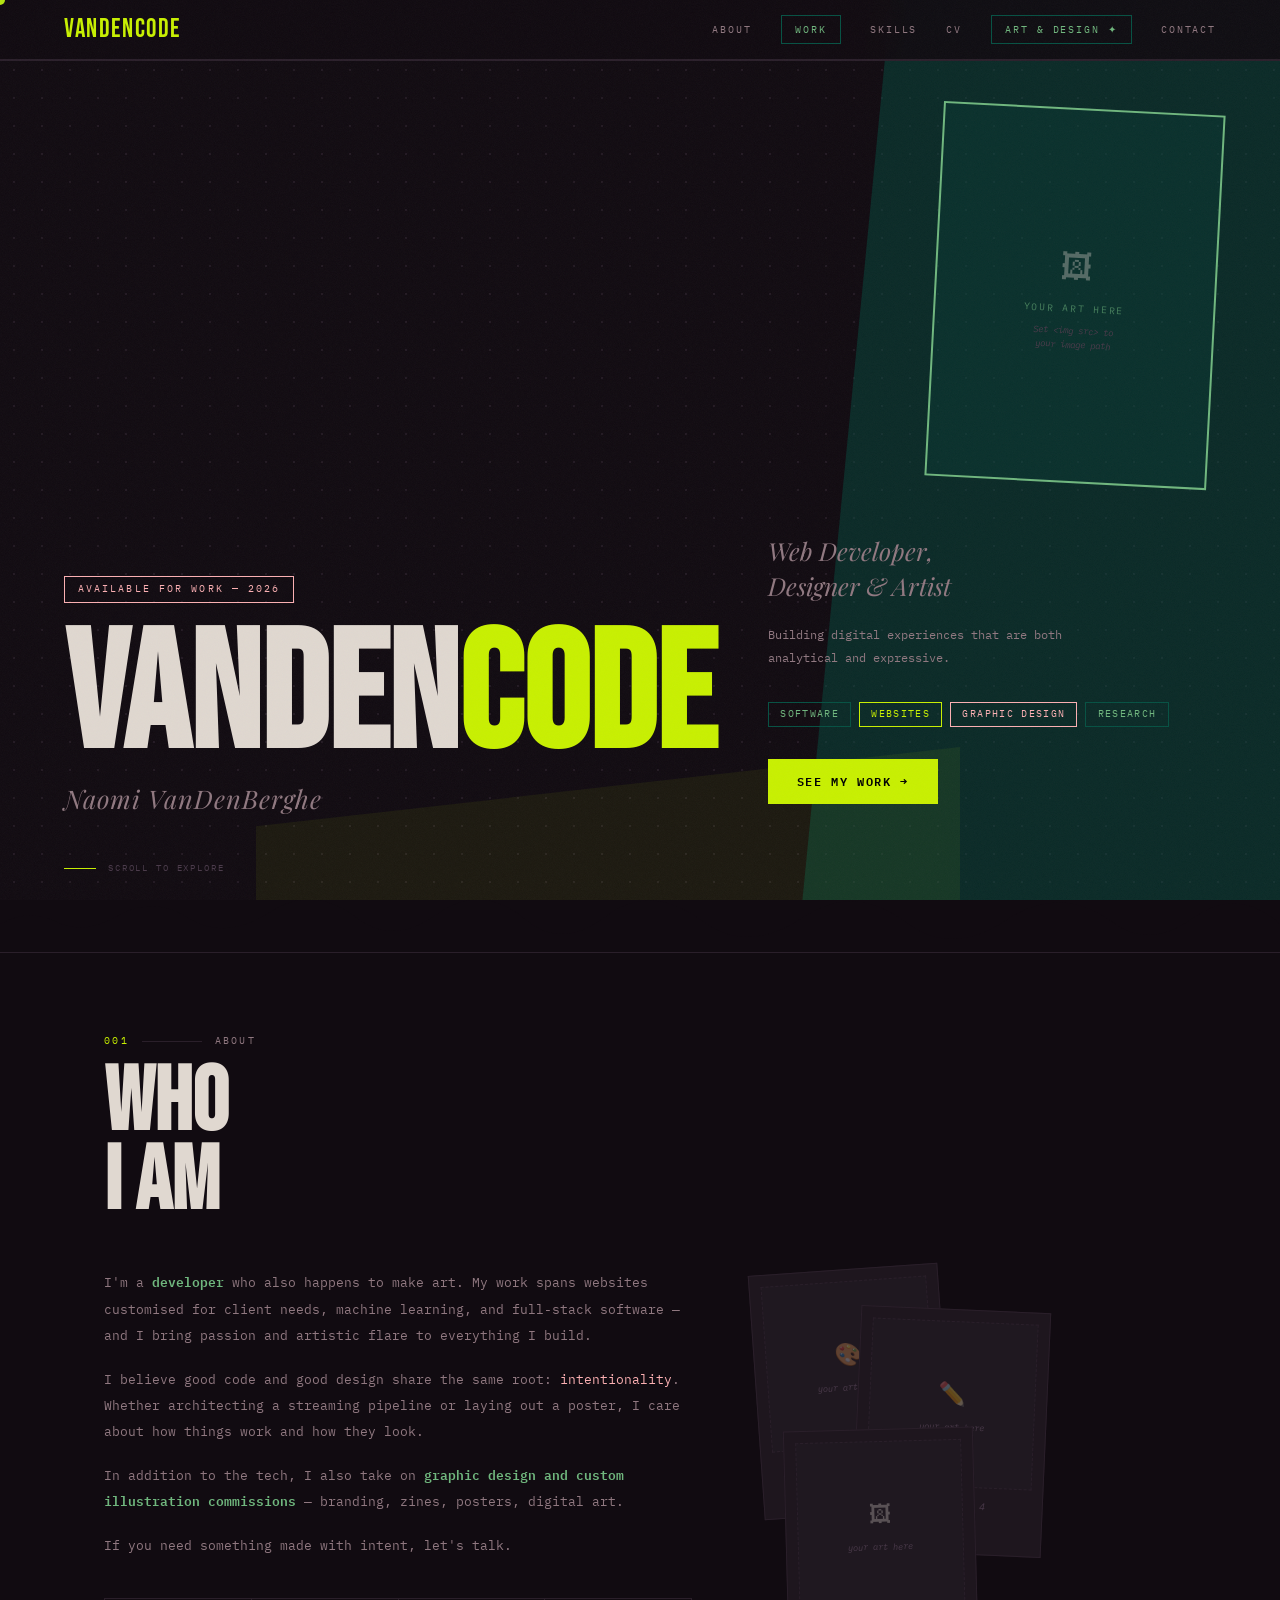
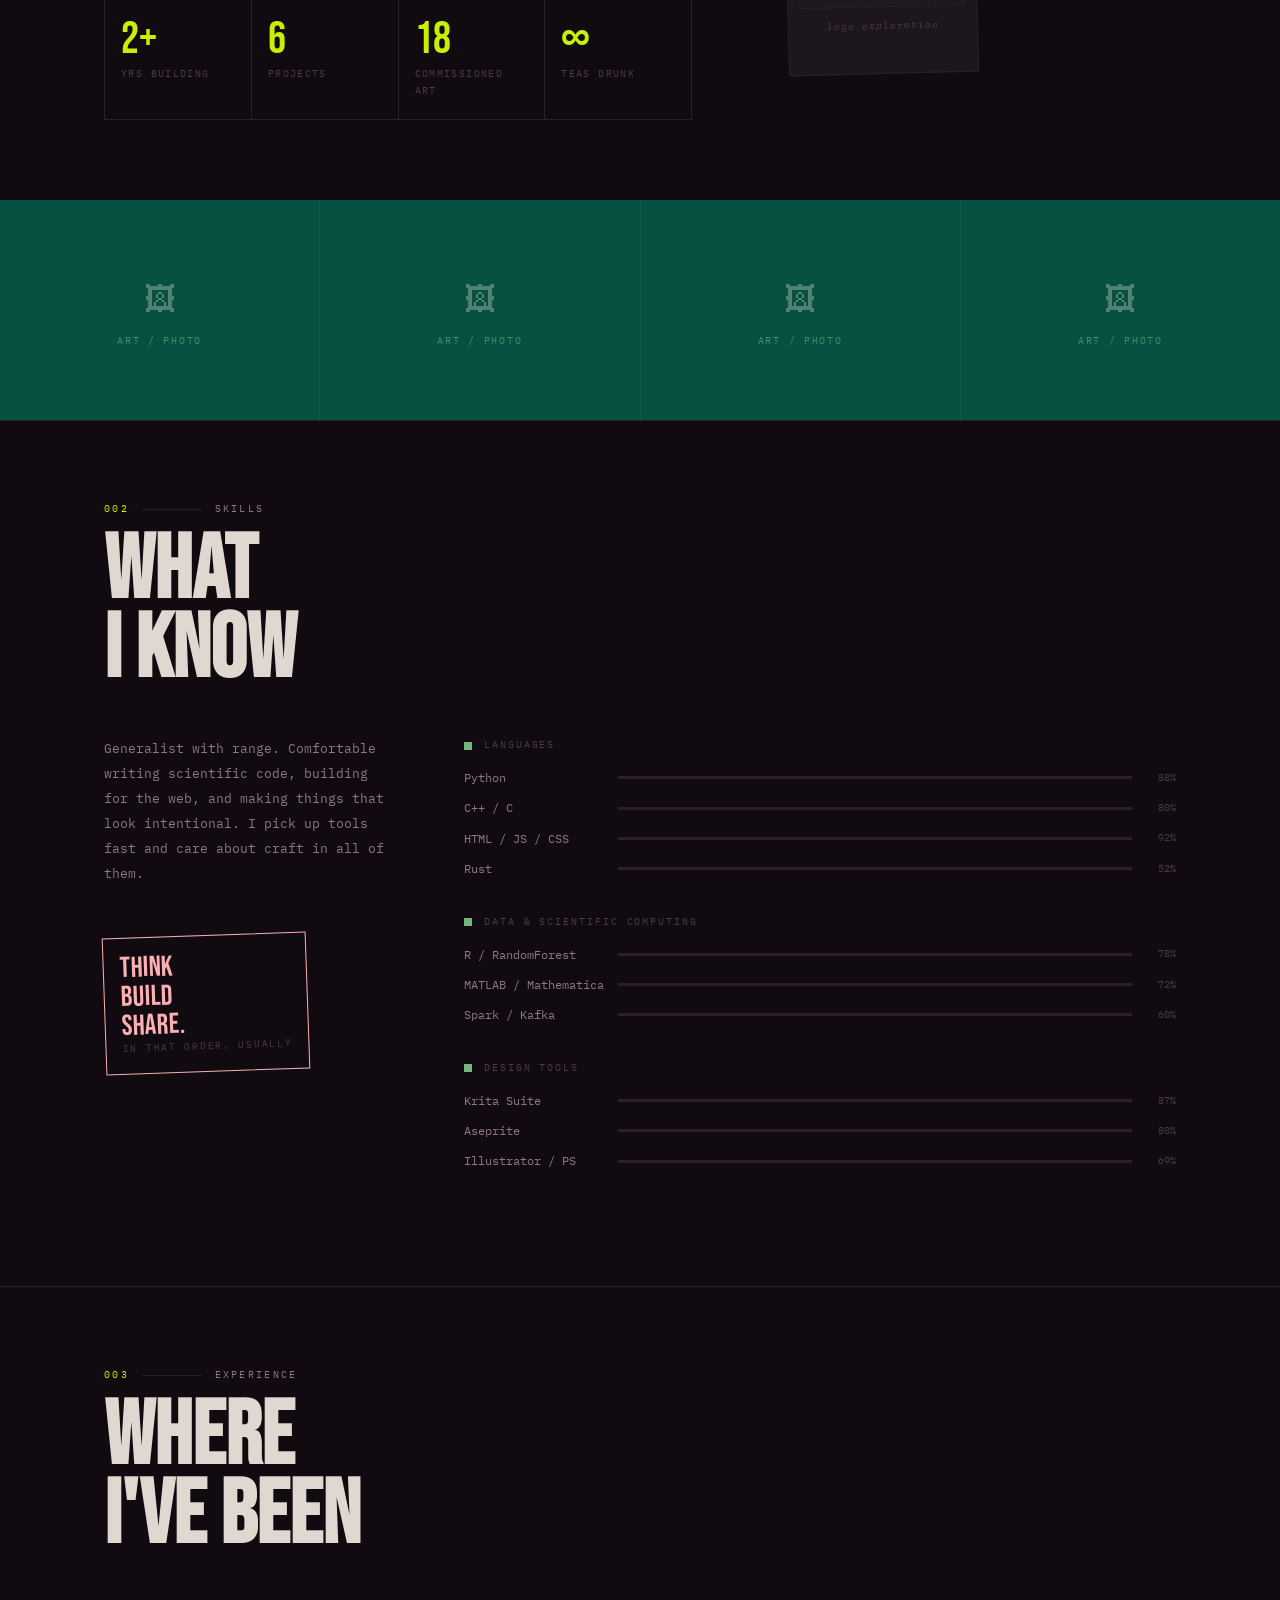
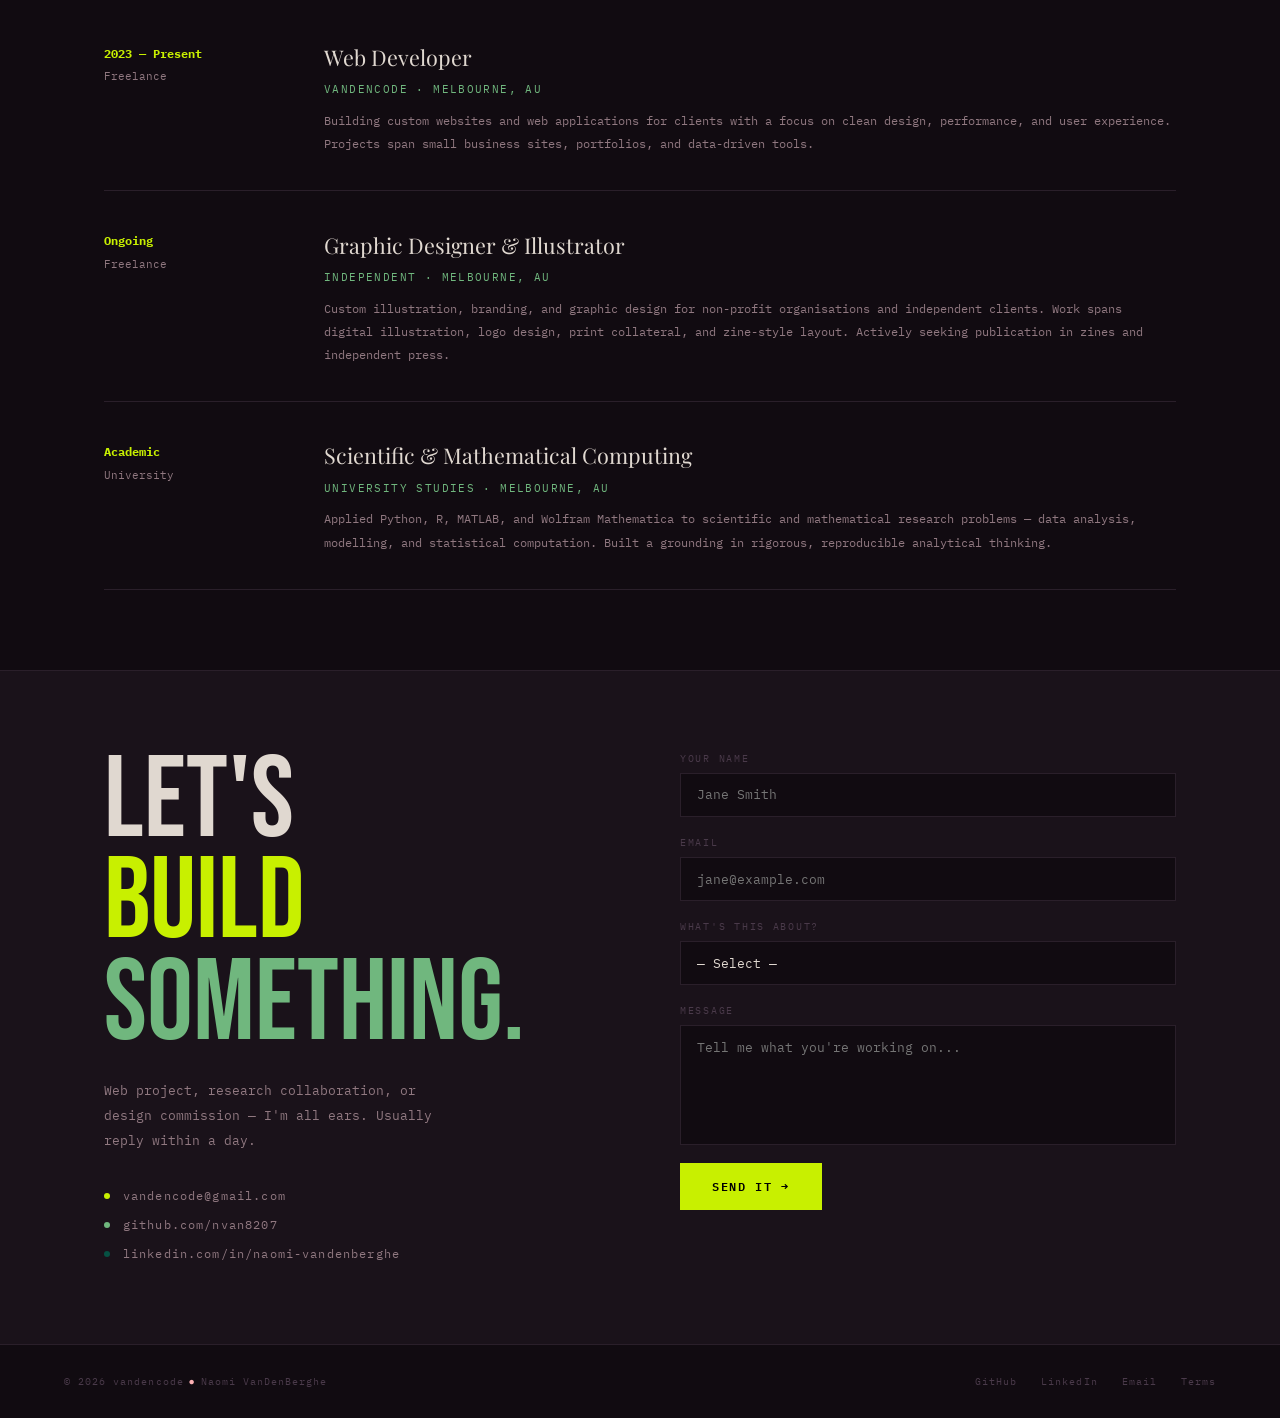
==== commit 41e1e1e9: "Update index.html updated to include terms and conditions" ====
--- a/index.html
+++ b/index.html
@@ -1,3 +1,4 @@
+
 <!DOCTYPE html>
 <html lang="en">
 <head>
@@ -244,7 +245,7 @@
   </div>
 
   <div class="h-right">
-    <p class="h-role">Web Developer, Researcher,<br>Designer &amp; Artist</p>
+    <p class="h-role">Web Developer,<br>Designer &amp; Artist</p>
     <p class="h-desc">Building digital experiences that are both analytical and expressive.</p>
     <div class="h-pills">
       <span class="pill pill-g">Software</span>
@@ -270,7 +271,7 @@
     <h2 class="stitle reveal">WHO<br>I AM</h2>
     <div class="about-grid reveal">
       <div class="at">
-        <p>I'm a <strong>developer and researcher</strong> who also happens to make art. My work spans websites customised for client needs, machine learning, and full-stack software — and I bring passion and artistic flare to everything I build.</p>
+        <p>I'm a <strong>developer</strong> who also happens to make art. My work spans websites customised for client needs, machine learning, and full-stack software — and I bring passion and artistic flare to everything I build.</p>
         <p>I believe good code and good design share the same root: <em>intentionality</em>. Whether architecting a streaming pipeline or laying out a poster, I care about how things work and how they look.</p>
         <p>In addition to the tech, I also take on <strong>graphic design and custom illustration commissions</strong> — branding, zines, posters, digital art.</p>
         <p>If you need something made with intent, let's talk.</p>
@@ -384,7 +385,7 @@
   <div class="cw">
     <div class="reveal">
       <div class="c-big">LET'S<br><span class="ca">BUILD</span><br><span class="cs">SOMETHING.</span></div>
-      <p class="c-sub">Web project, research collaboration, or design commission — I'm all ears. Usually reply within 2-3 business days day.</p>
+      <p class="c-sub">Web project, research collaboration, or design commission — I'm all ears. Usually reply within a day.</p>
       <div class="c-links">
         <a href="mailto:vandencode@gmail.com" class="c-lnk"><div class="c-dot"></div>vandencode@gmail.com</a>
         <a href="https://github.com/nvan8207" class="c-lnk" target="_blank" rel="noopener"><div class="c-dot" style="background:var(--sage)"></div>github.com/nvan8207</a>
@@ -420,6 +421,7 @@
     <a href="https://github.com/nvan8207" target="_blank" rel="noopener">GitHub</a>
     <a href="https://www.linkedin.com/in/naomi-vandenberghe/" target="_blank" rel="noopener">LinkedIn</a>
     <a href="mailto:vandencode@gmail.com">Email</a>
+    <a href="terms.html">Terms</a>
   </div>
 </footer>
 
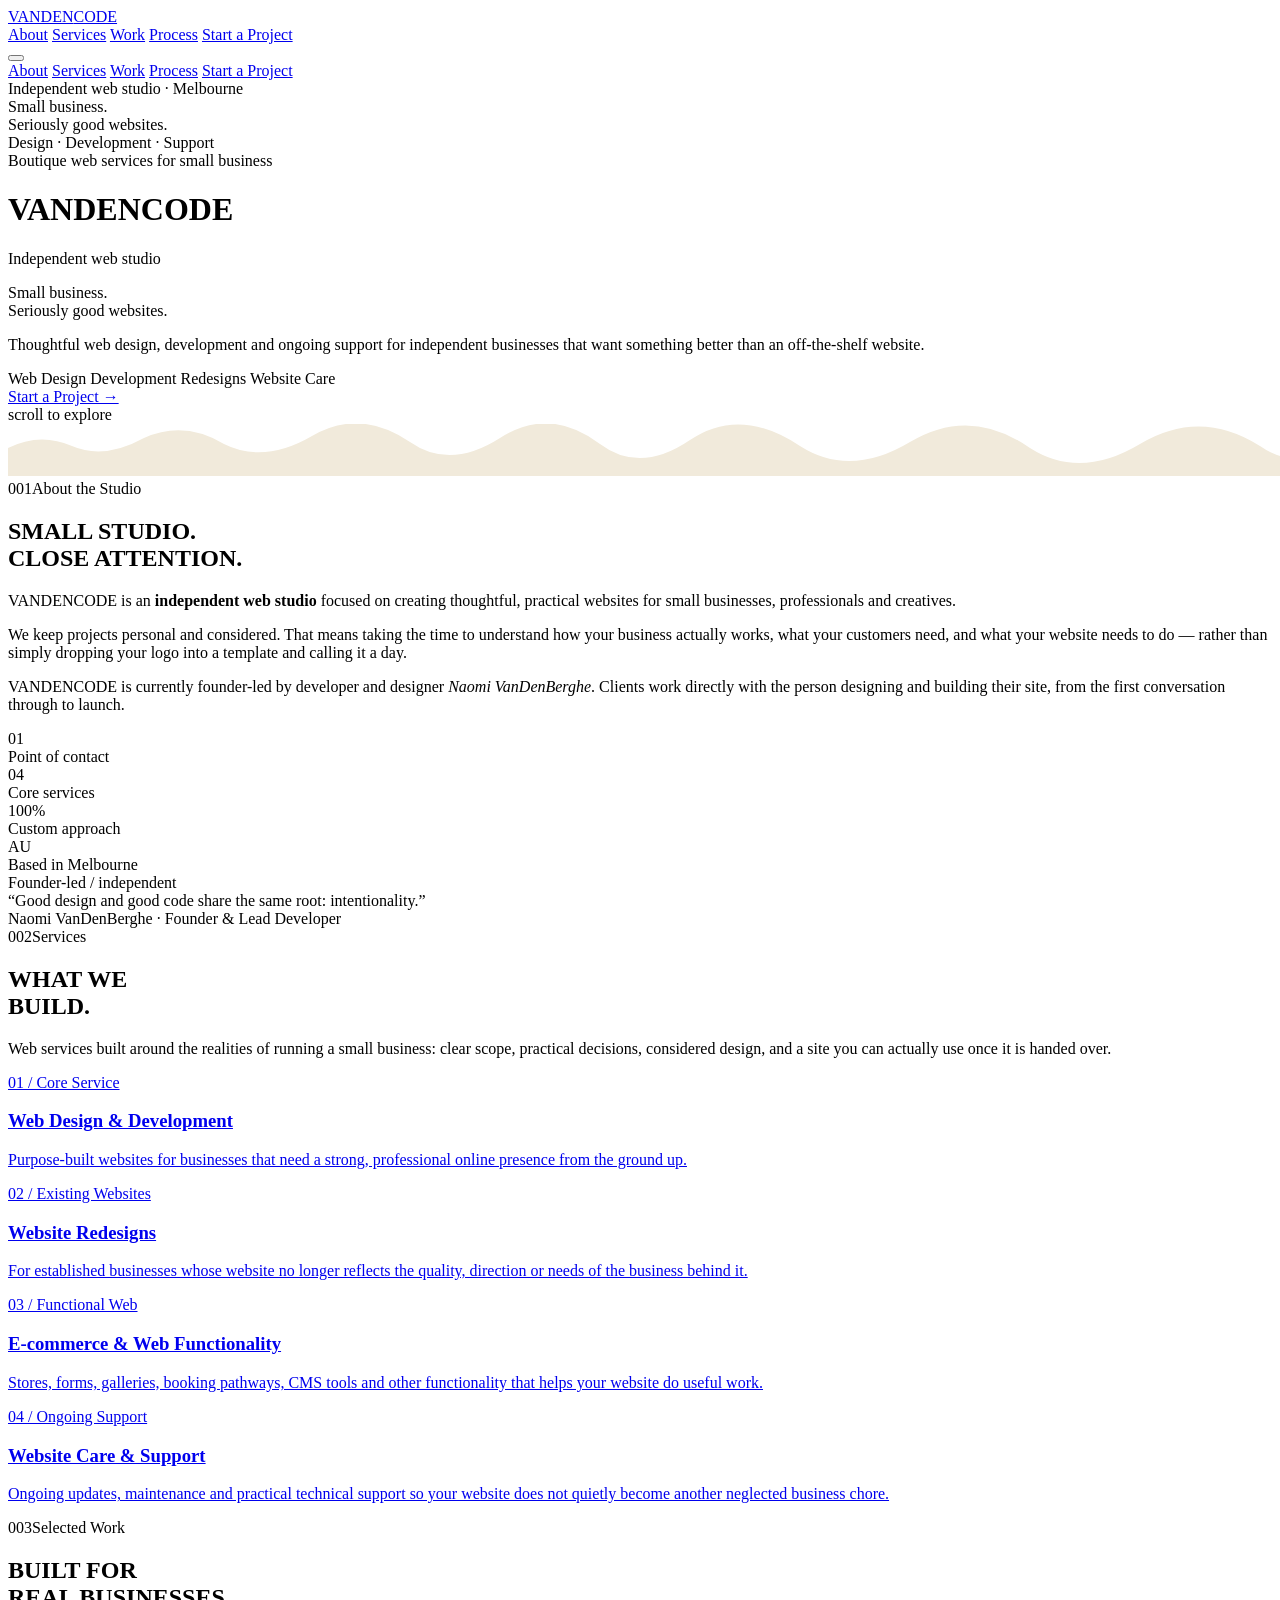
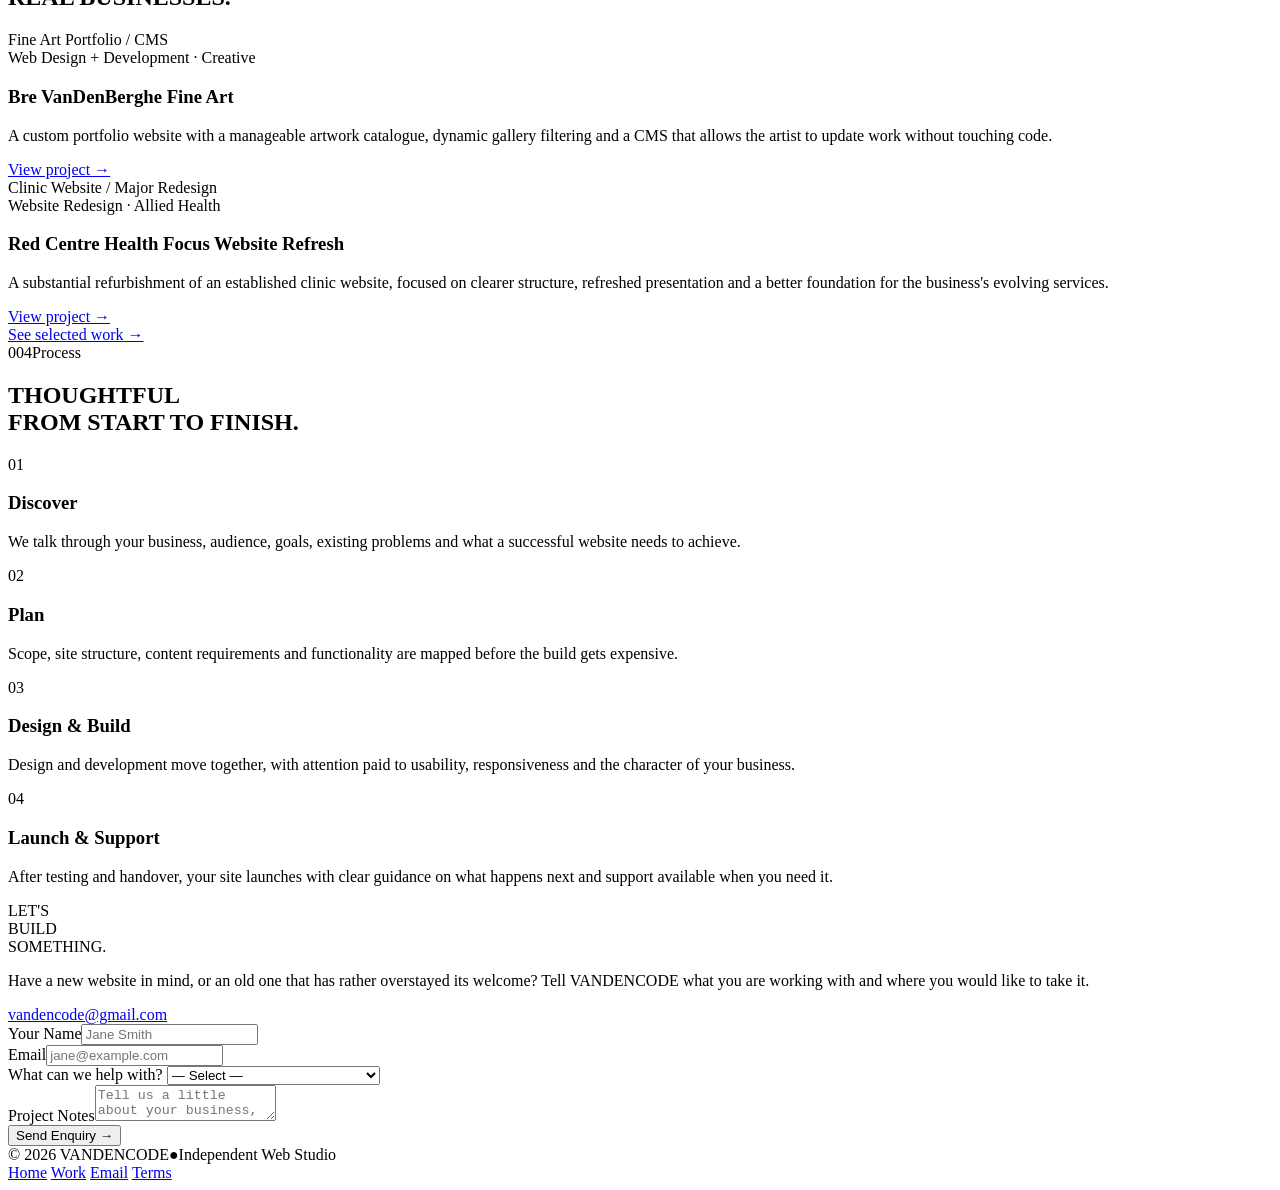
==== commit 062b3643: "Update index.html Refreshing branding messaging and website structures." ====
--- a/index.html
+++ b/index.html
@@ -4,222 +4,35 @@
 <head>
   <meta charset="UTF-8" />
   <meta name="viewport" content="width=device-width, initial-scale=1.0" />
-  <title>vandencode — Naomi VanDenBerghe</title>
+  <meta name="description" content="VANDENCODE is an independent web studio creating thoughtful websites for small businesses." />
+  <title>VANDENCODE — Independent Web Studio</title>
   <link rel="preconnect" href="https://fonts.googleapis.com" />
   <link rel="preconnect" href="https://fonts.gstatic.com" crossorigin />
   <link href="https://fonts.googleapis.com/css2?family=Bebas+Neue&family=IBM+Plex+Mono:ital,wght@0,400;0,600;1,400&family=Playfair+Display:ital,wght@0,700;1,400;1,700&display=swap" rel="stylesheet" />
-  <style>
-    :root {
-      --bg:#110B11; --surface:#1a121a; --surface2:#1f1820; --border:#2a1f2a;
-      --muted:#4a3a4a; --text:#e0d8d0; --dim:#907880;
-      --forest:#065143; --sage:#70B77E; --acid:#c8f000; --blush:#FCB0B3;
-      --ff-d:'Bebas Neue',sans-serif; --ff-s:'Playfair Display',serif; --ff-m:'IBM Plex Mono',monospace;
-      --max:1200px; --gut:clamp(1.5rem,5vw,4rem); --nav-h:60px;
-    }
-    *,*::before,*::after{box-sizing:border-box;margin:0;padding:0}
-    html{scroll-behavior:smooth}
-    body{background:var(--bg);color:var(--text);font-family:var(--ff-m);font-size:14px;line-height:1.7;overflow-x:hidden;cursor:none}
-    a{color:inherit;text-decoration:none}
-    body::before{content:'';position:fixed;inset:0;z-index:998;pointer-events:none;opacity:.04;background-image:url("data:image/svg+xml,%3Csvg viewBox='0 0 256 256' xmlns='http://www.w3.org/2000/svg'%3E%3Cfilter id='n'%3E%3CfeTurbulence type='fractalNoise' baseFrequency='0.9' numOctaves='4' stitchTiles='stitch'/%3E%3C/filter%3E%3Crect width='100%25' height='100%25' filter='url(%23n)'/%3E%3C/svg%3E");background-size:180px}
-    #cur{position:fixed;width:10px;height:10px;background:var(--acid);border-radius:50%;pointer-events:none;z-index:9999;transform:translate(-50%,-50%);transition:width .16s,height .16s,opacity .2s;mix-blend-mode:difference}
-    #cur.big{width:28px;height:28px}
-
-    /* NAV */
-    nav{position:fixed;top:0;left:0;right:0;z-index:600;height:var(--nav-h);display:flex;align-items:center;justify-content:space-between;padding:0 var(--gut);border-bottom:1px solid var(--border);background:rgba(17,11,17,.92);backdrop-filter:blur(14px)}
-    .nav-logo{font-family:var(--ff-d);font-size:1.65rem;letter-spacing:.06em;color:var(--acid)}
-    .nav-links{display:flex;gap:1.8rem;align-items:center}
-    .nav-links a{font-size:.65rem;letter-spacing:.18em;text-transform:uppercase;color:var(--dim);transition:color .2s}
-    .nav-links a:hover{color:var(--acid)}
-    .nav-links a.nav-special{color:var(--sage);border:1px solid var(--forest);padding:.28rem .85rem;transition:background .2s,color .2s}
-    .nav-links a.nav-special:hover{background:var(--forest);color:var(--acid)}
-    .hamburger{display:none;flex-direction:column;justify-content:center;gap:5px;width:36px;height:36px;background:none;border:none;cursor:none;padding:4px}
-    .hamburger span{display:block;height:1.5px;background:var(--acid);transition:transform .3s,opacity .3s,width .3s;transform-origin:center}
-    .hamburger.open span:nth-child(1){transform:translateY(6.5px) rotate(45deg)}
-    .hamburger.open span:nth-child(2){opacity:0;width:0}
-    .hamburger.open span:nth-child(3){transform:translateY(-6.5px) rotate(-45deg)}
-    .nav-drawer{position:fixed;top:var(--nav-h);left:0;right:0;z-index:599;background:rgba(17,11,17,.97);backdrop-filter:blur(18px);border-bottom:1px solid var(--border);display:flex;flex-direction:column;padding:0 var(--gut);max-height:0;overflow:hidden;transition:max-height .35s cubic-bezier(.4,0,.2,1),padding .35s}
-    .nav-drawer.open{max-height:400px;padding:1.5rem var(--gut)}
-    .nav-drawer a{font-size:.8rem;letter-spacing:.18em;text-transform:uppercase;color:var(--dim);padding:.75rem 0;border-bottom:1px solid var(--border);transition:color .2s}
-    .nav-drawer a:last-child{border-bottom:none}
-    .nav-drawer a:hover{color:var(--acid)}
-    .nav-drawer a.nav-special{color:var(--sage)}
-
-    /* HERO */
-    #hero{min-height:100vh;padding:calc(var(--nav-h) + 5rem) var(--gut) 5rem;display:grid;grid-template-columns:1.2fr .8fr;align-items:end;gap:2rem;position:relative;overflow:hidden}
-    .h-dots{position:absolute;inset:0;background-image:radial-gradient(var(--border) 1px,transparent 1px);background-size:28px 28px;opacity:.7}
-    .h-slab{position:absolute;top:-10%;right:-8%;width:46%;height:120%;background:var(--forest);clip-path:polygon(18% 0%,100% 0%,100% 100%,0% 100%);opacity:.45}
-    .h-slab2{position:absolute;bottom:-5%;left:20%;width:55%;height:22%;background:var(--acid);clip-path:polygon(0% 40%,100% 0%,100% 100%,0% 100%);opacity:.06}
-    .h-art-float{position:absolute;top:12%;right:5%;width:clamp(170px,22vw,310px);aspect-ratio:3/4;border:2px solid var(--sage);display:flex;flex-direction:column;align-items:center;justify-content:center;background:rgba(6,81,67,.18);transform:rotate(3deg);z-index:3;transition:transform .35s;overflow:hidden}
-    .h-art-float:hover{transform:rotate(0deg) scale(1.02)}
-    .h-art-float img{width:100%;height:100%;object-fit:cover;display:none}
-    .ph{display:flex;flex-direction:column;align-items:center;gap:.5rem;padding:1.2rem}
-    .ph-ico{font-size:2rem;opacity:.35}
-    .ph-lbl{font-size:.6rem;letter-spacing:.18em;text-transform:uppercase;color:var(--sage);opacity:.6;text-align:center}
-    .ph-note{font-size:.57rem;color:var(--muted);text-align:center;font-style:italic;line-height:1.5}
-    .h-left{position:relative;z-index:4}
-    .h-stamp{display:inline-block;border:1.5px solid var(--blush);color:var(--blush);font-size:.6rem;letter-spacing:.22em;text-transform:uppercase;padding:.28rem .8rem;transform:rotate(-1.5deg);margin-bottom:1.5rem;animation:fadeUp .5s ease both}
-
-    /* Brand name big + real name subheading */
-    h1.h-name{font-family:var(--ff-d);font-size:clamp(5rem,13vw,12rem);line-height:.86;color:var(--text);animation:fadeUp .6s .08s ease both}
-    h1.h-name .n-acid{color:var(--acid)}
-    h1.h-name .n-sage{color:var(--sage)}
-    h1.h-name .n-last{/* hidden <400px */}
-    .h-subname{font-family:var(--ff-s);font-style:italic;font-size:clamp(1rem,2.5vw,1.6rem);color:var(--dim);margin-top:.4rem;letter-spacing:.04em;animation:fadeUp .6s .15s ease both}
-
-    .h-right{position:relative;z-index:4;padding-bottom:1rem;animation:fadeUp .6s .2s ease both}
-    .h-role{font-family:var(--ff-s);font-style:italic;font-size:clamp(1rem,2vw,1.55rem);color:var(--dim);margin-bottom:1.2rem;line-height:1.4}
-    .h-desc{font-size:.78rem;color:var(--dim);max-width:320px;line-height:1.9;margin-bottom:2rem}
-    .h-pills{display:flex;flex-wrap:wrap;gap:.5rem;margin-bottom:2rem}
-    .pill{font-size:.6rem;letter-spacing:.14em;text-transform:uppercase;padding:.2rem .7rem;border:1px solid}
-    .pill-g{border-color:var(--forest);color:var(--sage)}
-    .pill-a{border-color:var(--acid);color:var(--acid)}
-    .pill-p{border-color:var(--blush);color:var(--blush)}
-    .h-cta{display:inline-flex;align-items:center;gap:.6rem;background:var(--acid);color:#000;font-family:var(--ff-m);font-weight:600;font-size:.72rem;letter-spacing:.14em;text-transform:uppercase;padding:.8rem 1.8rem;transition:background .2s,transform .15s}
-    .h-cta:hover{background:var(--sage);transform:translateY(-2px)}
-    .h-scroll{position:absolute;bottom:1.5rem;left:var(--gut);font-size:.58rem;letter-spacing:.2em;text-transform:uppercase;color:var(--muted);z-index:4;display:flex;align-items:center;gap:.75rem;animation:fadeIn 1s 1s ease both}
-    .scroll-line{width:32px;height:1px;background:var(--acid)}
-
-    /* TORN */
-    .torn{display:block;width:100%;overflow:hidden;line-height:0}
-    .torn svg{display:block;width:100%}
-
-    /* SECTION */
-    .sw{max-width:var(--max);margin:0 auto;padding:5rem var(--gut)}
-    .slabel{font-size:.6rem;letter-spacing:.24em;text-transform:uppercase;display:flex;align-items:center;gap:.8rem;margin-bottom:.9rem}
-    .sn{color:var(--acid)}.sd{flex:1;height:1px;background:var(--border);max-width:60px}.st{color:var(--dim)}
-    .stitle{font-family:var(--ff-d);font-size:clamp(3rem,7vw,6.5rem);line-height:.88;color:var(--text);margin-bottom:3rem}
-
-    /* ABOUT */
-    #about{border-top:1px solid var(--border)}
-    .about-grid{display:grid;grid-template-columns:1fr 420px;gap:4rem;align-items:start}
-    .at p{font-size:.84rem;color:var(--dim);margin-bottom:1.1rem;line-height:1.95}
-    .at strong{color:var(--sage);font-weight:600}
-    .at em{color:var(--blush);font-style:normal}
-    .stat-strip{display:flex;border:1px solid var(--border);margin-top:2.5rem}
-    .sb{flex:1;padding:1.2rem 1rem;border-right:1px solid var(--border);position:relative;overflow:hidden}
-    .sb:last-child{border-right:none}
-    .sb::after{content:'';position:absolute;bottom:0;left:0;right:0;height:2px;background:var(--acid);transform:scaleX(0);transform-origin:left;transition:transform .35s}
-    .sb:hover::after{transform:scaleX(1)}
-    .sbn{font-family:var(--ff-d);font-size:2.8rem;line-height:1;color:var(--acid)}
-    .sbt{font-size:.62rem;letter-spacing:.14em;text-transform:uppercase;color:var(--muted);margin-top:.2rem}
-
-    /* POLAROIDS */
-    .pol-stack{position:relative;height:380px}
-    .polar{position:absolute;background:#1e161e;border:1px solid var(--border);padding:.7rem .7rem 2.4rem;width:190px;display:flex;flex-direction:column;align-items:center;justify-content:center;transition:transform .3s}
-    .polar:hover{z-index:10;transform:rotate(0deg) scale(1.07) !important}
-    .polar .islot{width:100%;aspect-ratio:1;background:var(--surface2);border:1px dashed var(--border);display:flex;flex-direction:column;align-items:center;justify-content:center;gap:.4rem;overflow:hidden}
-    .polar .islot img{width:100%;height:100%;object-fit:cover;display:none}
-    .polar .cap{margin-top:.7rem;font-size:.6rem;letter-spacing:.1em;color:var(--muted);font-style:italic;text-align:center}
-    .pol1{top:0;left:0;transform:rotate(-4deg)}
-    .pol2{top:40px;left:100px;transform:rotate(2.5deg)}
-    .pol3{top:160px;left:30px;transform:rotate(-1.5deg)}
-
-    /* ART BREAK */
-    .art-break{width:100%;background:var(--forest);overflow:hidden}
-    .ab-row{display:flex;align-items:stretch;min-height:220px}
-    .ab-slot{flex:1;min-height:220px;max-height:280px;background:rgba(6,81,67,.4);border-right:1px solid rgba(112,183,126,.12);display:flex;flex-direction:column;align-items:center;justify-content:center;gap:.5rem;position:relative;overflow:hidden;transition:flex .4s}
-    .ab-slot:last-child{border-right:none}
-    .ab-slot:hover{flex:1.6}
-    .ab-slot img{position:absolute;inset:0;width:100%;height:100%;object-fit:cover;opacity:0;transition:opacity .3s}
-    .ab-slot.loaded img{opacity:1}
-    .ab-slot.loaded .ph{display:none}
-    .ab-lbl{position:absolute;bottom:.7rem;left:50%;transform:translateX(-50%);font-size:.57rem;letter-spacing:.14em;text-transform:uppercase;color:var(--sage);opacity:0;transition:opacity .3s;white-space:nowrap;background:rgba(17,11,17,.75);padding:.2rem .6rem}
-    .ab-slot:hover .ab-lbl{opacity:1}
-
-    /* SKILLS */
-    #skills{border-top:1px solid var(--border)}
-    .sk-layout{display:grid;grid-template-columns:280px 1fr;gap:5rem;align-items:start}
-    .sk-aside p{font-size:.82rem;color:var(--dim);line-height:1.9;margin-bottom:1rem}
-    .sticker{margin-top:2rem;border:1.5px solid var(--blush);padding:1rem;transform:rotate(-2deg);display:inline-block}
-    .sticker-h{font-family:var(--ff-d);font-size:1.8rem;line-height:1;color:var(--blush)}
-    .sticker-s{font-size:.6rem;letter-spacing:.18em;color:var(--muted);text-transform:uppercase}
-    .sk-group{margin-bottom:2.2rem}
-    .sg-hd{display:flex;align-items:center;gap:.75rem;font-size:.6rem;letter-spacing:.2em;text-transform:uppercase;color:var(--muted);margin-bottom:.9rem}
-    .sg-hd::before{content:'';width:8px;height:8px;background:var(--sage)}
-    .sk-row{display:grid;grid-template-columns:140px 1fr 30px;align-items:center;gap:.9rem;margin-bottom:.65rem}
-    .sk-name{font-size:.73rem;color:var(--dim)}
-    .sk-track{height:3px;background:var(--border);position:relative;overflow:hidden}
-    .sk-fill{position:absolute;left:0;top:0;bottom:0;transform:scaleX(0);transform-origin:left;transition:transform 1.1s cubic-bezier(.16,1,.3,1)}
-    .sk-fill.go{transform:scaleX(1)}
-    .fa{background:var(--acid)}.fs{background:var(--sage)}.fp{background:var(--blush)}
-    .sk-pct{font-size:.6rem;color:var(--muted);text-align:right}
-
-    /* EXPERIENCE */
-    #experience{border-top:1px solid var(--border)}
-    .exp-row{display:grid;grid-template-columns:180px 1fr;gap:2.5rem;padding:2.2rem 0;border-bottom:1px solid var(--border);position:relative}
-    .exp-row::after{content:'';position:absolute;left:0;bottom:-1px;height:1px;width:0;background:var(--sage);transition:width .5s}
-    .exp-row:hover::after{width:100%}
-    .exp-when{font-size:.7rem;color:var(--dim);padding-top:.3rem}
-    .exp-when b{display:block;color:var(--acid);font-size:.75rem;margin-bottom:.2rem}
-    .exp-role{font-family:var(--ff-s);font-size:1.35rem;color:var(--text);margin-bottom:.3rem}
-    .exp-co{font-size:.67rem;letter-spacing:.13em;text-transform:uppercase;color:var(--sage);margin-bottom:.65rem}
-    .exp-body{font-size:.78rem;color:var(--dim);line-height:1.85}
-
-    /* CONTACT */
-    #contact{border-top:1px solid var(--border);background:var(--surface)}
-    .cw{max-width:var(--max);margin:0 auto;padding:5rem var(--gut);display:grid;grid-template-columns:1fr 1fr;gap:5rem;align-items:start}
-    .c-big{font-family:var(--ff-d);font-size:clamp(4rem,9vw,8rem);line-height:.88;margin-bottom:1.5rem}
-    .c-big .ca{color:var(--acid)}.c-big .cs{color:var(--sage)}
-    .c-sub{font-size:.82rem;color:var(--dim);max-width:340px;line-height:1.9}
-    .c-links{display:flex;flex-direction:column;gap:.6rem;margin-top:2rem}
-    .c-lnk{display:flex;align-items:center;gap:.8rem;font-size:.72rem;letter-spacing:.1em;color:var(--dim);transition:color .2s}
-    .c-lnk:hover{color:var(--acid)}
-    .c-dot{width:6px;height:6px;border-radius:50%;background:var(--acid);flex-shrink:0}
-    .form{display:flex;flex-direction:column;gap:1.1rem}
-    .ff{display:flex;flex-direction:column;gap:.35rem}
-    .ff label{font-size:.6rem;letter-spacing:.18em;text-transform:uppercase;color:var(--muted)}
-    .ff input,.ff textarea,.ff select{background:var(--bg);border:1px solid var(--border);color:var(--text);font-family:var(--ff-m);font-size:.8rem;padding:.8rem 1rem;outline:none;resize:none;transition:border-color .2s;-webkit-appearance:none}
-    .ff select option{background:var(--bg)}
-    .ff input:focus,.ff textarea:focus,.ff select:focus{border-color:var(--acid)}
-    .ff textarea{height:120px}
-    .form-btn{align-self:flex-start;background:var(--acid);color:#000;font-family:var(--ff-m);font-weight:600;font-size:.72rem;letter-spacing:.14em;text-transform:uppercase;padding:.85rem 2rem;border:none;cursor:none;transition:background .2s,transform .15s}
-    .form-btn:hover{background:var(--sage);transform:translateY(-2px)}
-
-    /* FOOTER */
-    footer{border-top:1px solid var(--border);padding:1.75rem var(--gut);display:flex;align-items:center;justify-content:space-between;font-size:.65rem;color:var(--muted);letter-spacing:.1em}
-    .fl{display:flex;gap:1.5rem}
-    .fl a{color:var(--muted);transition:color .2s}
-    .fl a:hover{color:var(--acid)}
-    .fdot{color:var(--blush);margin:0 .3rem}
-
-    .reveal{opacity:0;transform:translateY(28px);transition:opacity .7s ease,transform .7s ease}
-    .reveal.on{opacity:1;transform:none}
-    @keyframes fadeUp{from{opacity:0;transform:translateY(22px)}to{opacity:1;transform:none}}
-    @keyframes fadeIn{from{opacity:0}to{opacity:1}}
-
-    /* RESPONSIVE */
-    @media(max-width:960px){.nav-links{display:none}.hamburger{display:flex}}
-    @media(max-width:960px){#hero{grid-template-columns:1fr;align-items:start}.h-art-float{display:none}.h-right{display:block;margin-top:2rem}.h-right .h-desc{max-width:100%}}
-    @media(max-width:400px){h1.h-name .n-last{display:none}}
-    @media(max-width:900px){.about-grid{grid-template-columns:1fr}.pol-stack{height:220px;margin-bottom:1rem}.sk-layout{grid-template-columns:1fr;gap:2rem}.exp-row{grid-template-columns:1fr;gap:.4rem}.cw{grid-template-columns:1fr;gap:3rem}}
-    @media(max-width:600px){.ab-row{flex-direction:column}.ab-slot{min-height:140px;max-height:200px;border-right:none;border-bottom:1px solid rgba(112,183,126,.12)}body{cursor:auto}#cur{display:none}.hamburger{cursor:pointer}}
-  </style>
+  <link rel="stylesheet" href="styles.css" />
 </head>
 <body>
 <div id="cur"></div>
 
 <nav>
-  <a href="index.html" class="nav-logo">vandencode</a>
+  <a href="index.html" class="nav-logo">VANDEN<span>CODE</span></a>
   <div class="nav-links">
-    <a href="#about">About</a>
-    <a href="work.html" class="nav-special">Work</a>
-    <a href="#skills">Skills</a>
-    <a href="#experience">CV</a>
-    <a href="art.html" class="nav-special">Art &amp; Design ✦</a>
-    <a href="#contact">Contact</a>
+    <a href="index.html#about">About</a>
+    <a href="index.html#services">Services</a>
+    <a href="work.html">Work</a>
+    <a href="index.html#process">Process</a>
+    <a href="index.html#contact" class="nav-special">Start a Project</a>
   </div>
   <button class="hamburger" id="hbg" aria-label="Toggle menu" aria-expanded="false">
     <span></span><span></span><span></span>
   </button>
 </nav>
-
 <div class="nav-drawer" id="drawer">
-  <a href="#about" onclick="closeDrawer()">About</a>
-  <a href="work.html" class="nav-special" onclick="closeDrawer()">Work</a>
-  <a href="#skills" onclick="closeDrawer()">Skills</a>
-  <a href="#experience" onclick="closeDrawer()">CV</a>
-  <a href="art.html" class="nav-special" onclick="closeDrawer()">Art &amp; Design ✦</a>
-  <a href="#contact" onclick="closeDrawer()">Contact</a>
+  <a href="index.html#about" onclick="closeDrawer()">About</a>
+  <a href="index.html#services" onclick="closeDrawer()">Services</a>
+  <a href="work.html" onclick="closeDrawer()">Work</a>
+  <a href="index.html#process" onclick="closeDrawer()">Process</a>
+  <a href="index.html#contact" class="nav-special" onclick="closeDrawer()">Start a Project</a>
 </div>
 
 <div id="hero">
@@ -227,157 +40,153 @@
   <div class="h-slab"></div>
   <div class="h-slab2"></div>
 
-  <div class="h-art-float">
-    <img src="" alt="Featured artwork" />
-    <div class="ph">
-      <div class="ph-ico">🖼</div>
-      <div class="ph-lbl">Your Art Here</div>
-      <div class="ph-note">Set &lt;img src&gt; to<br>your image path</div>
-    </div>
+  <div class="h-bookmark">
+    <div class="bk-kicker">Independent web studio · Melbourne</div>
+    <div class="bk-main">Small business.<br>Seriously good websites.</div>
+    <div class="bk-foot">Design · Development · Support</div>
   </div>
 
   <div class="h-left">
-    <div class="h-stamp">Available for work — 2026</div>
-    <h1 class="h-name">
-      VANDEN<span class="n-acid">CODE</span>
-    </h1>
-    <p class="h-subname">Naomi VanDenBerghe</p>
+    <div class="h-stamp">Boutique web services for small business</div>
+    <h1 class="h-name">VANDEN<span class="n-acid">CODE</span></h1>
+    <p class="h-subname">Independent web studio</p>
   </div>
 
   <div class="h-right">
-    <p class="h-role">Web Developer,<br>Designer &amp; Artist</p>
-    <p class="h-desc">Building digital experiences that are both analytical and expressive.</p>
+    <p class="h-role">Small business.<br>Seriously good websites.</p>
+    <p class="h-desc">Thoughtful web design, development and ongoing support for independent businesses that want something better than an off-the-shelf website.</p>
     <div class="h-pills">
-      <span class="pill pill-g">Software</span>
-      <span class="pill pill-a">Websites</span>
-      <span class="pill pill-p">Graphic Design</span>
-      <span class="pill pill-g">Research</span>
-    </div>
-    <a href="work.html" class="h-cta">See My Work →</a>
+      <span class="pill">Web Design</span>
+      <span class="pill">Development</span>
+      <span class="pill">Redesigns</span>
+      <span class="pill">Website Care</span>
+    </div>
+    <a href="#contact" class="h-cta">Start a Project →</a>
   </div>
 
   <div class="h-scroll"><div class="scroll-line"></div>scroll to explore</div>
 </div>
 
-<div class="torn">
+<div class="torn" aria-hidden="true">
   <svg viewBox="0 0 1440 52" preserveAspectRatio="none" height="52" xmlns="http://www.w3.org/2000/svg">
-    <path d="M0,52 L0,24 Q32,8 64,22 Q96,36 136,14 Q176,-4 216,20 Q256,40 304,12 Q352,-16 402,18 Q442,46 492,14 Q542,-18 592,20 Q632,50 682,16 Q732,-18 792,22 Q842,54 902,18 Q962,-18 1022,24 Q1072,56 1132,20 Q1192,-16 1252,22 Q1292,50 1342,18 Q1392,-14 1440,24 L1440,52 Z" fill="#110B11"/>
+    <path d="M0,52 L0,24 Q32,8 64,22 Q96,36 136,14 Q176,-4 216,20 Q256,40 304,12 Q352,-16 402,18 Q442,46 492,14 Q542,-18 592,20 Q632,50 682,16 Q732,-18 792,22 Q842,54 902,18 Q962,-18 1022,24 Q1072,56 1132,20 Q1192,-16 1252,22 Q1292,50 1342,18 Q1392,-14 1440,24 L1440,52 Z" fill="#f1eadb"/>
   </svg>
 </div>
 
 <section id="about">
   <div class="sw">
-    <div class="slabel"><span class="sn">001</span><span class="sd"></span><span class="st">About</span></div>
-    <h2 class="stitle reveal">WHO<br>I AM</h2>
+    <div class="slabel"><span class="sn">001</span><span class="sd"></span><span class="st">About the Studio</span></div>
+    <h2 class="stitle reveal">SMALL STUDIO.<br><span class="acid">CLOSE ATTENTION.</span></h2>
     <div class="about-grid reveal">
       <div class="at">
-        <p>I'm a <strong>developer</strong> who also happens to make art. My work spans websites customised for client needs, machine learning, and full-stack software — and I bring passion and artistic flare to everything I build.</p>
-        <p>I believe good code and good design share the same root: <em>intentionality</em>. Whether architecting a streaming pipeline or laying out a poster, I care about how things work and how they look.</p>
-        <p>In addition to the tech, I also take on <strong>graphic design and custom illustration commissions</strong> — branding, zines, posters, digital art.</p>
-        <p>If you need something made with intent, let's talk.</p>
+        <p>VANDENCODE is an <strong>independent web studio</strong> focused on creating thoughtful, practical websites for small businesses, professionals and creatives.</p>
+        <p>We keep projects personal and considered. That means taking the time to understand how your business actually works, what your customers need, and what your website needs to do — rather than simply dropping your logo into a template and calling it a day.</p>
+        <p>VANDENCODE is currently founder-led by developer and designer <em>Naomi VanDenBerghe</em>. Clients work directly with the person designing and building their site, from the first conversation through to launch.</p>
         <div class="stat-strip">
-          <div class="sb"><div class="sbn">2+</div><div class="sbt">Yrs Building</div></div>
-          <div class="sb"><div class="sbn">6</div><div class="sbt">Projects</div></div>
-          <div class="sb"><div class="sbn">18</div><div class="sbt">Commissioned Art</div></div>
-          <div class="sb"><div class="sbn">∞</div><div class="sbt">Teas Drunk</div></div>
+          <div class="sb"><div class="sbn">01</div><div class="sbt">Point of contact</div></div>
+          <div class="sb"><div class="sbn">04</div><div class="sbt">Core services</div></div>
+          <div class="sb"><div class="sbn">100%</div><div class="sbt">Custom approach</div></div>
+          <div class="sb"><div class="sbn">AU</div><div class="sbt">Based in Melbourne</div></div>
         </div>
       </div>
-      <div class="pol-stack reveal">
-        <div class="polar pol1">
-          <div class="islot"><img src="" alt="" /><div class="ph-ico" style="font-size:1.4rem;opacity:.3">🎨</div><div class="ph-note" style="font-size:.55rem;color:var(--muted)">your art here</div></div>
-          <div class="cap">untitled, 2025</div>
+      <div class="founder-card">
+        <div class="fc-num">Founder-led / independent</div>
+        <div class="fc-quote">“Good design and good code share the same root: intentionality.”</div>
+        <div class="fc-meta">Naomi VanDenBerghe · Founder & Lead Developer</div>
+      </div>
+    </div>
+  </div>
+</section>
+
+<section id="services">
+  <div class="sw">
+    <div class="slabel"><span class="sn">002</span><span class="sd"></span><span class="st">Services</span></div>
+    <h2 class="stitle reveal">WHAT WE<br><span class="acid">BUILD.</span></h2>
+    <p class="service-intro reveal">Web services built around the realities of running a small business: clear scope, practical decisions, considered design, and a site you can actually use once it is handed over.</p>
+
+    <div class="service-grid reveal">
+      <a class="service-card" href="web-design-development.html">
+        <div class="service-num">01 / Core Service</div>
+        <h3 class="service-title">Web Design &amp; Development</h3>
+        <p class="service-copy">Purpose-built websites for businesses that need a strong, professional online presence from the ground up.</p>
+      </a>
+      <a class="service-card" href="website-redesigns.html">
+        <div class="service-num">02 / Existing Websites</div>
+        <h3 class="service-title">Website Redesigns</h3>
+        <p class="service-copy">For established businesses whose website no longer reflects the quality, direction or needs of the business behind it.</p>
+      </a>
+      <a class="service-card" href="ecommerce-functionality.html">
+        <div class="service-num">03 / Functional Web</div>
+        <h3 class="service-title">E-commerce &amp; Web Functionality</h3>
+        <p class="service-copy">Stores, forms, galleries, booking pathways, CMS tools and other functionality that helps your website do useful work.</p>
+      </a>
+      <a class="service-card" href="website-care-support.html">
+        <div class="service-num">04 / Ongoing Support</div>
+        <h3 class="service-title">Website Care &amp; Support</h3>
+        <p class="service-copy">Ongoing updates, maintenance and practical technical support so your website does not quietly become another neglected business chore.</p>
+      </a>
+    </div>
+  </div>
+</section>
+
+<section id="work">
+  <div class="sw">
+    <div class="slabel"><span class="sn">003</span><span class="sd"></span><span class="st">Selected Work</span></div>
+    <h2 class="stitle reveal">BUILT FOR<br><span class="acid">REAL BUSINESSES.</span></h2>
+
+    <div class="work-grid reveal">
+      <article class="work-card">
+        <div class="work-preview"><span>Fine Art Portfolio / CMS</span></div>
+        <div class="work-body">
+          <div class="work-meta">Web Design + Development · Creative</div>
+          <h3 class="work-title">Bre VanDenBerghe Fine Art</h3>
+          <p class="work-desc">A custom portfolio website with a manageable artwork catalogue, dynamic gallery filtering and a CMS that allows the artist to update work without touching code.</p>
+          <a class="work-link" href="work.html">View project →</a>
         </div>
-        <div class="polar pol2">
-          <div class="islot"><img src="" alt="" /><div class="ph-ico" style="font-size:1.4rem;opacity:.3">✏️</div><div class="ph-note" style="font-size:.55rem;color:var(--muted)">your art here</div></div>
-          <div class="cap">study no. 4</div>
+      </article>
+
+      <article class="work-card">
+        <div class="work-preview"><span>Clinic Website / Major Redesign</span></div>
+        <div class="work-body">
+          <div class="work-meta">Website Redesign · Allied Health</div>
+          <h3 class="work-title">Red Centre Health Focus Website Refresh</h3>
+          <p class="work-desc">A substantial refurbishment of an established clinic website, focused on clearer structure, refreshed presentation and a better foundation for the business's evolving services.</p>
+          <a class="work-link" href="work.html">View project →</a>
         </div>
-        <div class="polar pol3">
-          <div class="islot"><img src="" alt="" /><div class="ph-ico" style="font-size:1.4rem;opacity:.3">🖼</div><div class="ph-note" style="font-size:.55rem;color:var(--muted)">your art here</div></div>
-          <div class="cap">logo exploration</div>
-        </div>
-      </div>
-    </div>
-  </div>
-</section>
-
-<div class="art-break reveal">
-  <div class="ab-row">
-    <div class="ab-slot"><img src="" alt="" /><div class="ph"><div class="ph-ico">🖼</div><div class="ph-lbl">Art / Photo</div></div><div class="ab-lbl">piece title</div></div>
-    <div class="ab-slot"><img src="" alt="" /><div class="ph"><div class="ph-ico">🖼</div><div class="ph-lbl">Art / Photo</div></div><div class="ab-lbl">piece title</div></div>
-    <div class="ab-slot"><img src="" alt="" /><div class="ph"><div class="ph-ico">🖼</div><div class="ph-lbl">Art / Photo</div></div><div class="ab-lbl">piece title</div></div>
-    <div class="ab-slot"><img src="" alt="" /><div class="ph"><div class="ph-ico">🖼</div><div class="ph-lbl">Art / Photo</div></div><div class="ab-lbl">piece title</div></div>
-  </div>
-</div>
-
-<section id="skills">
-  <div class="sw">
-    <div class="slabel"><span class="sn">002</span><span class="sd"></span><span class="st">Skills</span></div>
-    <h2 class="stitle reveal">WHAT<br>I KNOW</h2>
-    <div class="sk-layout">
-      <div class="sk-aside reveal">
-        <p>Generalist with range. Comfortable writing scientific code, building for the web, and making things that look intentional. I pick up tools fast and care about craft in all of them.</p>
-        <div class="sticker">
-          <div class="sticker-h">THINK<br>BUILD<br>SHARE.</div>
-          <div class="sticker-s">in that order, usually</div>
-        </div>
-      </div>
-      <div class="reveal">
-        <div class="sk-group">
-          <div class="sg-hd">Languages</div>
-          <div class="sk-row"><span class="sk-name">Python</span><div class="sk-track"><div class="sk-fill fa" style="width:88%"></div></div><span class="sk-pct">88%</span></div>
-          <div class="sk-row"><span class="sk-name">C++ / C</span><div class="sk-track"><div class="sk-fill fa" style="width:80%"></div></div><span class="sk-pct">80%</span></div>
-          <div class="sk-row"><span class="sk-name">HTML / JS / CSS</span><div class="sk-track"><div class="sk-fill fa" style="width:92%"></div></div><span class="sk-pct">92%</span></div>
-          <div class="sk-row"><span class="sk-name">Rust</span><div class="sk-track"><div class="sk-fill fa" style="width:52%"></div></div><span class="sk-pct">52%</span></div>
-        </div>
-        <div class="sk-group">
-          <div class="sg-hd">Data &amp; Scientific Computing</div>
-          <div class="sk-row"><span class="sk-name">R / RandomForest</span><div class="sk-track"><div class="sk-fill fs" style="width:78%"></div></div><span class="sk-pct">78%</span></div>
-          <div class="sk-row"><span class="sk-name">MATLAB / Mathematica</span><div class="sk-track"><div class="sk-fill fs" style="width:72%"></div></div><span class="sk-pct">72%</span></div>
-          <div class="sk-row"><span class="sk-name">Spark / Kafka</span><div class="sk-track"><div class="sk-fill fs" style="width:60%"></div></div><span class="sk-pct">60%</span></div>
-        </div>
-        <div class="sk-group">
-          <div class="sg-hd">Design Tools</div>
-          <div class="sk-row"><span class="sk-name">Krita Suite</span><div class="sk-track"><div class="sk-fill fp" style="width:87%"></div></div><span class="sk-pct">87%</span></div>
-          <div class="sk-row"><span class="sk-name">Aseprite</span><div class="sk-track"><div class="sk-fill fp" style="width:80%"></div></div><span class="sk-pct">80%</span></div>
-          <div class="sk-row"><span class="sk-name">Illustrator / PS</span><div class="sk-track"><div class="sk-fill fp" style="width:69%"></div></div><span class="sk-pct">69%</span></div>
-        </div>
-      </div>
-    </div>
-  </div>
-</section>
-
-<section id="experience">
-  <div class="sw">
-    <div class="slabel"><span class="sn">003</span><span class="sd"></span><span class="st">Experience</span></div>
-    <h2 class="stitle reveal">WHERE<br>I'VE BEEN</h2>
-
-    <div class="exp-row reveal">
-      <div class="exp-when"><b>2023 — Present</b>Freelance</div>
-      <div>
-        <div class="exp-role">Web Developer</div>
-        <div class="exp-co">vandencode · Melbourne, AU</div>
-        <div class="exp-body">Building custom websites and web applications for clients with a focus on clean design, performance, and user experience. Projects span small business sites, portfolios, and data-driven tools.</div>
-      </div>
-    </div>
-
-    <div class="exp-row reveal">
-      <div class="exp-when"><b>Ongoing</b>Freelance</div>
-      <div>
-        <div class="exp-role">Graphic Designer &amp; Illustrator</div>
-        <div class="exp-co">Independent · Melbourne, AU</div>
-        <div class="exp-body">Custom illustration, branding, and graphic design for non-profit organisations and independent clients. Work spans digital illustration, logo design, print collateral, and zine-style layout. Actively seeking publication in zines and independent press.</div>
-      </div>
-    </div>
-
-    <div class="exp-row reveal">
-      <div class="exp-when"><b>Academic</b>University</div>
-      <div>
-        <div class="exp-role">Scientific &amp; Mathematical Computing</div>
-        <div class="exp-co">University Studies · Melbourne, AU</div>
-        <div class="exp-body">Applied Python, R, MATLAB, and Wolfram Mathematica to scientific and mathematical research problems — data analysis, modelling, and statistical computation. Built a grounding in rigorous, reproducible analytical thinking.</div>
-      </div>
-    </div>
-
+      </article>
+    </div>
+
+    <a class="section-cta" href="work.html">See selected work →</a>
+  </div>
+</section>
+
+<section id="process">
+  <div class="sw">
+    <div class="slabel"><span class="sn">004</span><span class="sd"></span><span class="st">Process</span></div>
+    <h2 class="stitle reveal">THOUGHTFUL<br>FROM START TO FINISH.</h2>
+
+    <div class="process-grid reveal">
+      <div class="process-step">
+        <div class="process-num">01</div>
+        <h3 class="process-title">Discover</h3>
+        <p class="process-copy">We talk through your business, audience, goals, existing problems and what a successful website needs to achieve.</p>
+      </div>
+      <div class="process-step">
+        <div class="process-num">02</div>
+        <h3 class="process-title">Plan</h3>
+        <p class="process-copy">Scope, site structure, content requirements and functionality are mapped before the build gets expensive.</p>
+      </div>
+      <div class="process-step">
+        <div class="process-num">03</div>
+        <h3 class="process-title">Design &amp; Build</h3>
+        <p class="process-copy">Design and development move together, with attention paid to usability, responsiveness and the character of your business.</p>
+      </div>
+      <div class="process-step">
+        <div class="process-num">04</div>
+        <h3 class="process-title">Launch &amp; Support</h3>
+        <p class="process-copy">After testing and handover, your site launches with clear guidance on what happens next and support available when you need it.</p>
+      </div>
+    </div>
   </div>
 </section>
 
@@ -385,62 +194,40 @@
   <div class="cw">
     <div class="reveal">
       <div class="c-big">LET'S<br><span class="ca">BUILD</span><br><span class="cs">SOMETHING.</span></div>
-      <p class="c-sub">Web project, research collaboration, or design commission — I'm all ears. Usually reply within a day.</p>
+      <p class="c-sub">Have a new website in mind, or an old one that has rather overstayed its welcome? Tell VANDENCODE what you are working with and where you would like to take it.</p>
       <div class="c-links">
         <a href="mailto:vandencode@gmail.com" class="c-lnk"><div class="c-dot"></div>vandencode@gmail.com</a>
-        <a href="https://github.com/nvan8207" class="c-lnk" target="_blank" rel="noopener"><div class="c-dot" style="background:var(--sage)"></div>github.com/nvan8207</a>
-        <a href="https://www.linkedin.com/in/naomi-vandenberghe/" class="c-lnk" target="_blank" rel="noopener"><div class="c-dot" style="background:var(--forest)"></div>linkedin.com/in/naomi-vandenberghe</a>
-      </div>
-    </div>
-    <div class="reveal">
-      <div class="form">
-        <div class="ff"><label>Your Name</label><input type="text" placeholder="Jane Smith" /></div>
-        <div class="ff"><label>Email</label><input type="email" placeholder="jane@example.com" /></div>
-        <div class="ff">
-          <label>What's This About?</label>
-          <select>
-            <option value="">— Select —</option>
-            <option>Website / web app project</option>
-            <option>Data / research collaboration</option>
-            <option>Graphic design commission</option>
-            <option>Illustration / custom art</option>
-            <option>Job opportunity</option>
-            <option>Just saying hi</option>
-          </select>
-        </div>
-        <div class="ff"><label>Message</label><textarea placeholder="Tell me what you're working on..."></textarea></div>
-        <button class="form-btn" id="send-btn">Send It →</button>
-      </div>
-    </div>
+      </div>
+    </div>
+    <form class="form reveal" action="#" method="post">
+      <div class="ff"><label for="name">Your Name</label><input id="name" name="name" type="text" placeholder="Jane Smith" /></div>
+      <div class="ff"><label for="email">Email</label><input id="email" name="email" type="email" placeholder="jane@example.com" /></div>
+      <div class="ff">
+        <label for="service">What can we help with?</label>
+        <select id="service" name="service">
+          <option value="">— Select —</option>
+          <option>Web design &amp; development</option>
+          <option>Website redesign</option>
+          <option>E-commerce &amp; web functionality</option>
+          <option>Website care &amp; support</option>
+          <option>Not sure yet</option>
+        </select>
+      </div>
+      <div class="ff"><label for="message">Project Notes</label><textarea id="message" name="message" placeholder="Tell us a little about your business, current website, and what you would like to improve..."></textarea></div>
+      <button class="form-btn" type="submit">Send Enquiry →</button>
+    </form>
   </div>
 </div>
 
 <footer>
-  <span>© 2026 vandencode<span class="fdot">●</span>Naomi VanDenBerghe</span>
+  <span>© 2026 VANDENCODE<span class="fdot">●</span>Independent Web Studio</span>
   <div class="fl">
-    <a href="https://github.com/nvan8207" target="_blank" rel="noopener">GitHub</a>
-    <a href="https://www.linkedin.com/in/naomi-vandenberghe/" target="_blank" rel="noopener">LinkedIn</a>
+    <a href="index.html">Home</a>
+    <a href="work.html">Work</a>
     <a href="mailto:vandencode@gmail.com">Email</a>
     <a href="terms.html">Terms</a>
   </div>
 </footer>
-
-<script>
-  const cur = document.getElementById('cur');
-  document.addEventListener('mousemove', e => { cur.style.left=e.clientX+'px'; cur.style.top=e.clientY+'px'; });
-  document.querySelectorAll('a,button,.sb,.polar').forEach(el => {
-    el.addEventListener('mouseenter',()=>cur.classList.add('big'));
-    el.addEventListener('mouseleave',()=>cur.classList.remove('big'));
-  });
-  const hbg=document.getElementById('hbg'), drawer=document.getElementById('drawer');
-  function closeDrawer(){hbg.classList.remove('open');drawer.classList.remove('open');hbg.setAttribute('aria-expanded','false')}
-  hbg.addEventListener('click',()=>{const o=drawer.classList.toggle('open');hbg.classList.toggle('open');hbg.setAttribute('aria-expanded',o)});
-  document.addEventListener('click',e=>{if(!e.target.closest('nav')&&!e.target.closest('.nav-drawer'))closeDrawer()});
-  const rio=new IntersectionObserver(entries=>{entries.forEach((e,i)=>{if(e.isIntersecting)setTimeout(()=>e.target.classList.add('on'),i*55)});},{threshold:.1});
-  document.querySelectorAll('.reveal').forEach(el=>rio.observe(el));
-  const sio=new IntersectionObserver(entries=>{entries.forEach(e=>{if(e.isIntersecting)e.target.classList.add('go')});},{threshold:.4});
-  document.querySelectorAll('.sk-fill').forEach(el=>sio.observe(el));
-  document.getElementById('send-btn').addEventListener('click',()=>{alert('Wire up with Formspree (formspree.io) for free contact form delivery!')});
-</script>
+<script src="script.js"></script>
 </body>
 </html>
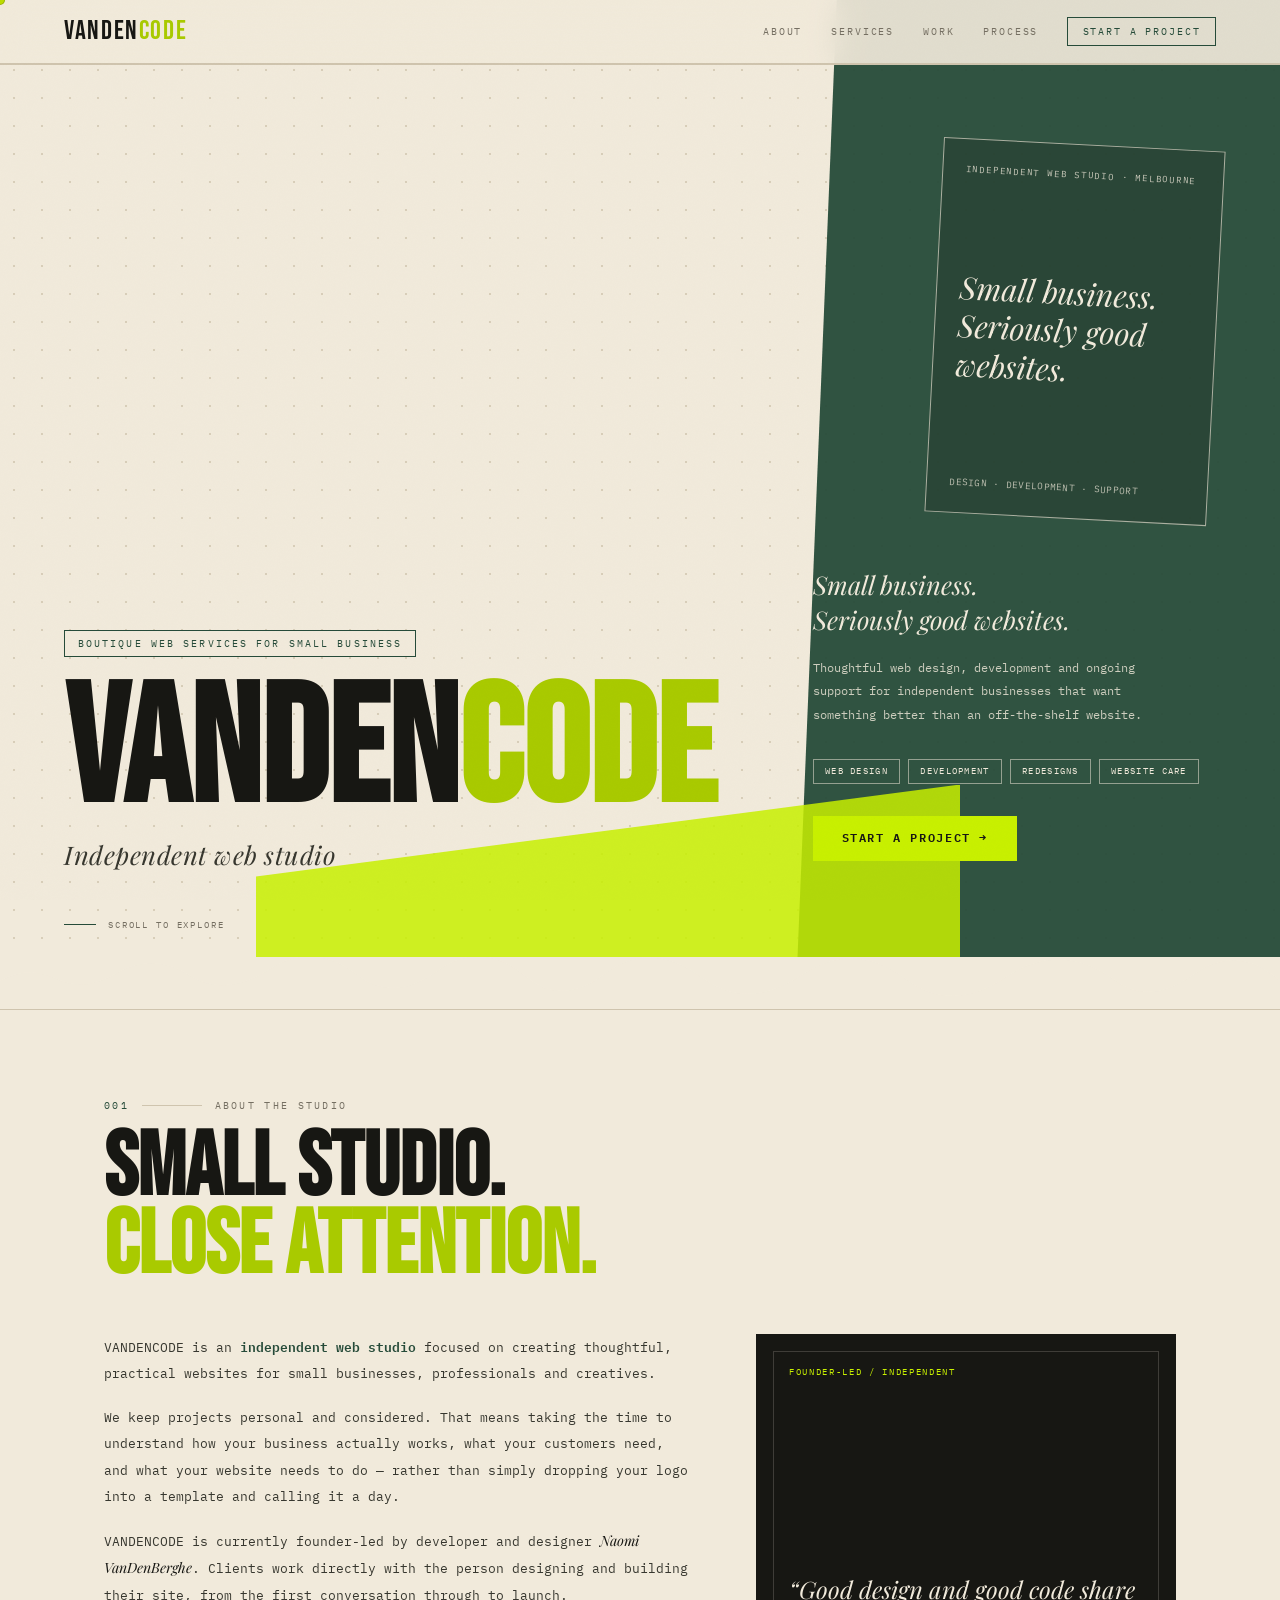
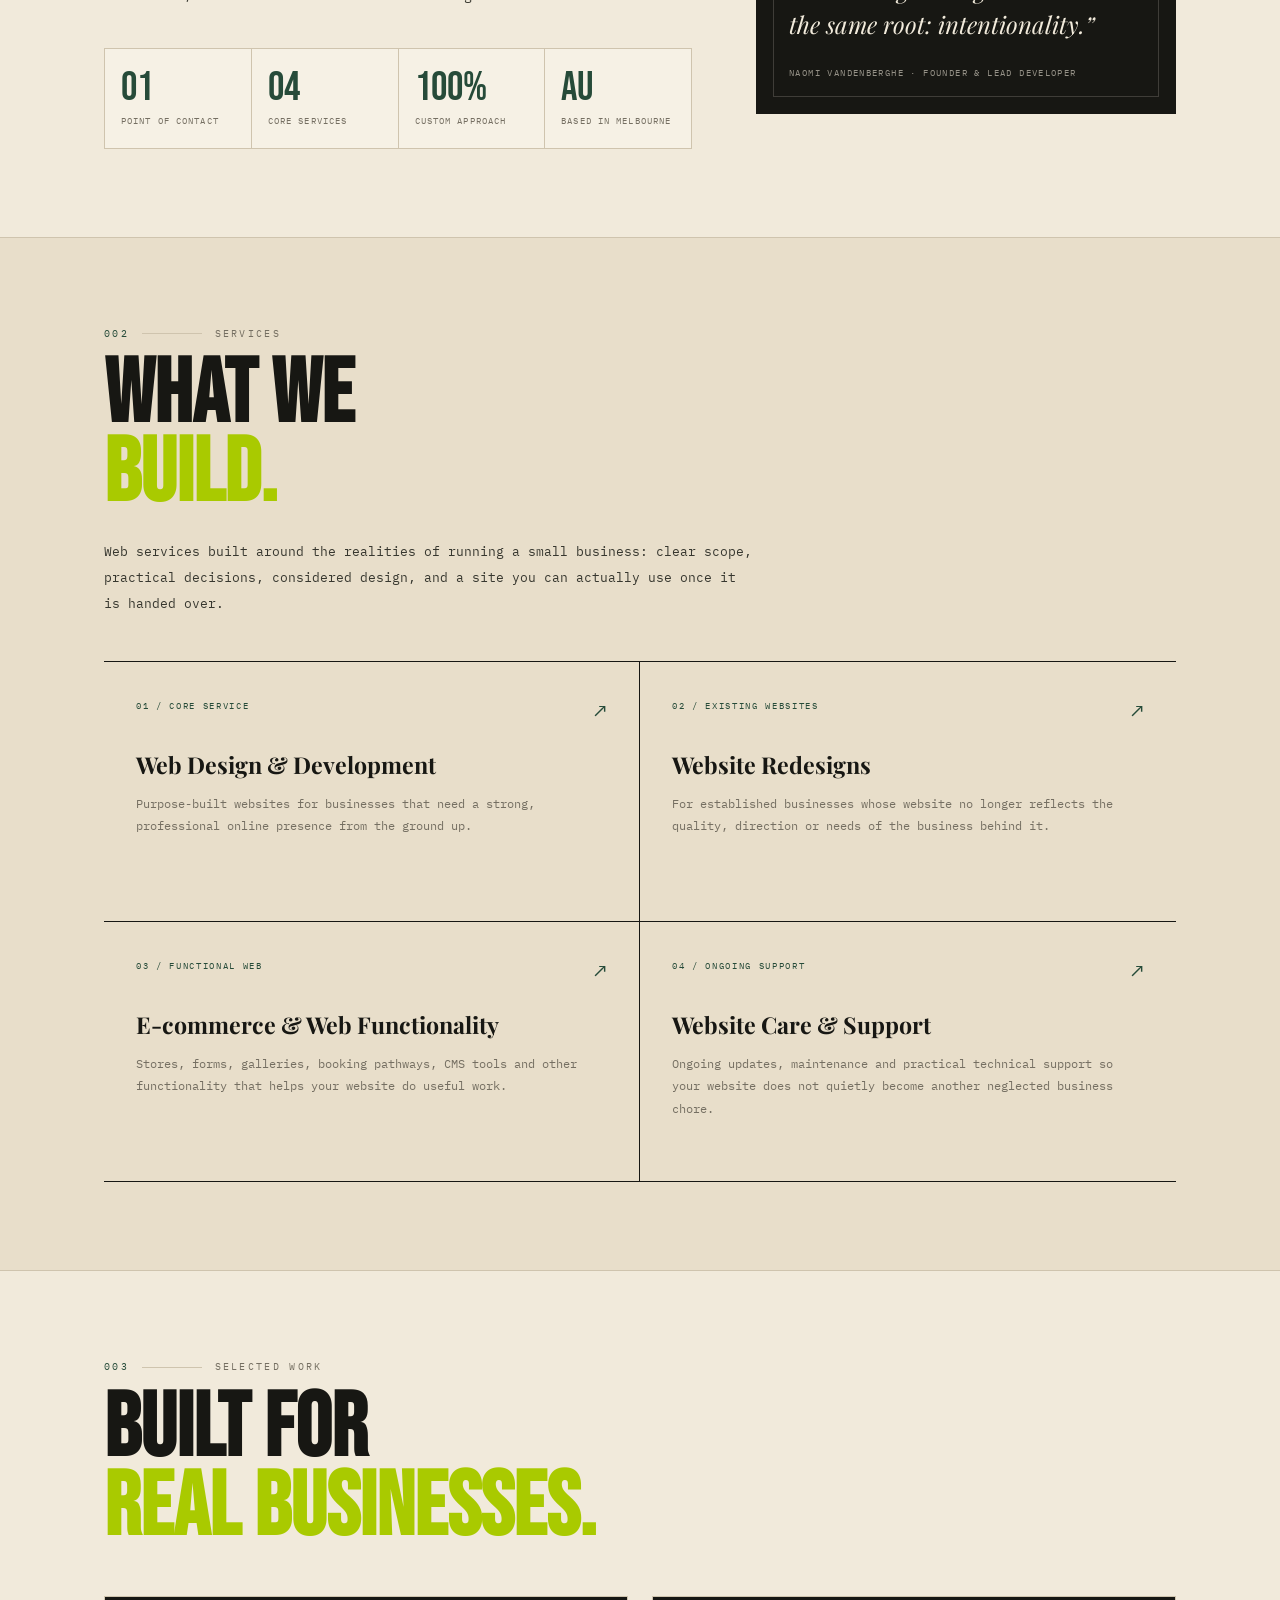
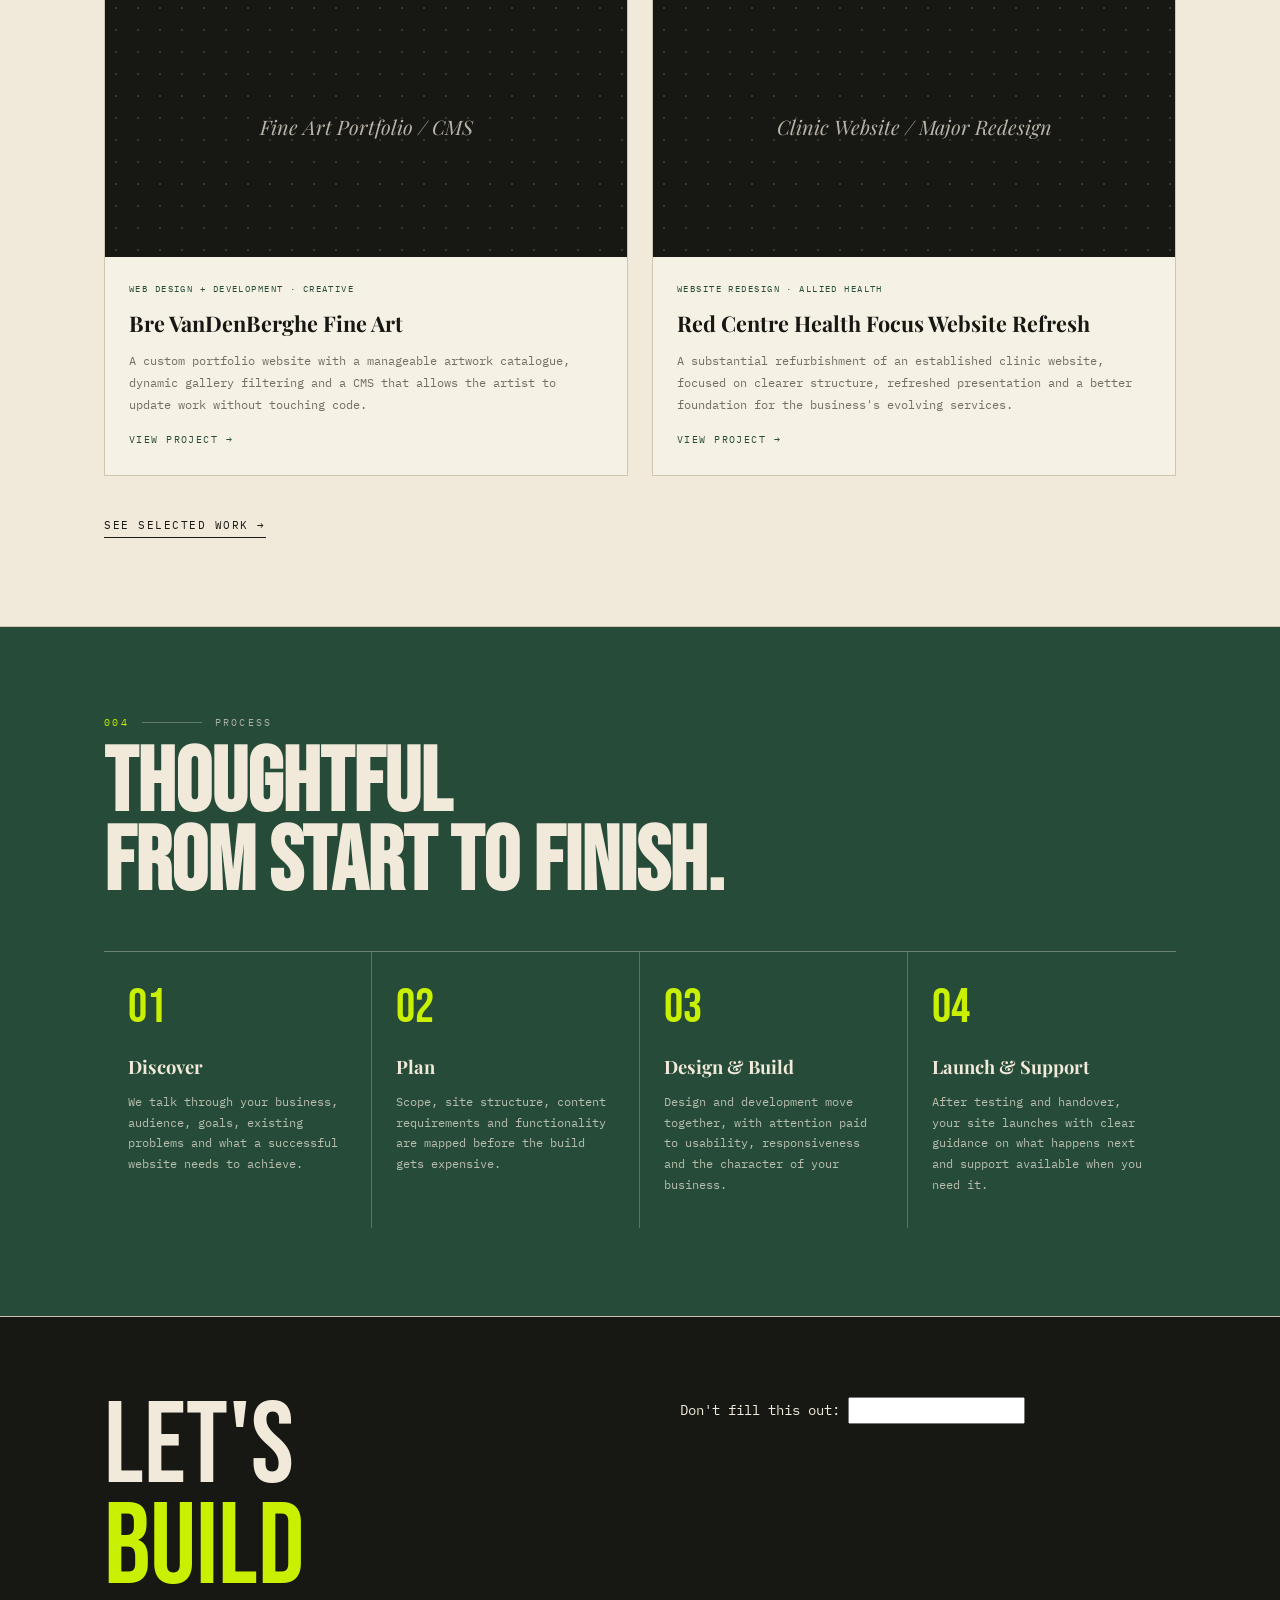
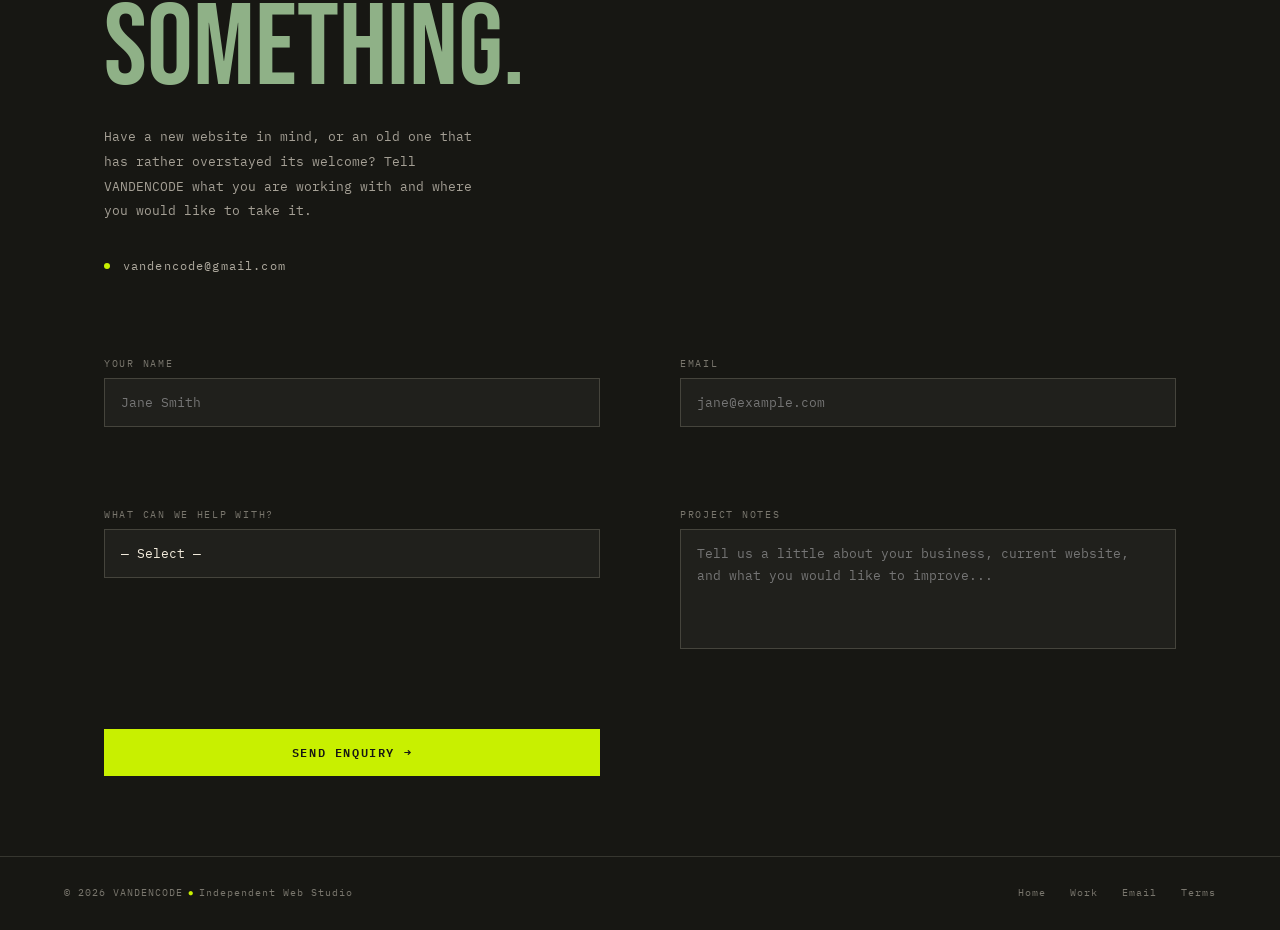
==== commit 57ed211f: "Update index.html Adding Netlify Forms integrations" ====
--- a/index.html
+++ b/index.html
@@ -199,7 +199,25 @@
         <a href="mailto:vandencode@gmail.com" class="c-lnk"><div class="c-dot"></div>vandencode@gmail.com</a>
       </div>
     </div>
-    <form class="form reveal" action="#" method="post">
+    <form
+    class="form reveal"
+    name="project-enquiry"
+    method="POST"
+    data-netlify="true"
+    data-netlify-honeypot="bot-field"
+    action="/thank-you.html"
+>
+    <input type="hidden" name="form-name" value="project-enquiry">
+
+    <p class="bot-field" aria-hidden="true">
+        <label>
+            Don't fill this out:
+            <input name="bot-field">
+        </label>
+    </p>
+
+    <!-- existing form fields -->
+</form>
       <div class="ff"><label for="name">Your Name</label><input id="name" name="name" type="text" placeholder="Jane Smith" /></div>
       <div class="ff"><label for="email">Email</label><input id="email" name="email" type="email" placeholder="jane@example.com" /></div>
       <div class="ff">
--- a/styles.css
+++ b/styles.css
@@ -0,0 +1,531 @@
+
+:root{
+  --paper:#f1eadb;
+  --paper-2:#e8deca;
+  --ink:#171713;
+  --ink-soft:#37372f;
+  --muted:#756f62;
+  --line:#cfc4ae;
+  --forest:#264b39;
+  --sage:#6f8e69;
+  --acid:#c8f000;
+  --acid-deep:#a9ca00;
+  --white:#fffdf7;
+
+  --ff-d:'Bebas Neue',sans-serif;
+  --ff-s:'Playfair Display',serif;
+  --ff-m:'IBM Plex Mono',monospace;
+
+  --max:1200px;
+  --gut:clamp(1.5rem,5vw,4rem);
+  --nav-h:64px;
+}
+
+*,*::before,*::after{box-sizing:border-box;margin:0;padding:0}
+html{scroll-behavior:smooth}
+body{
+  background:var(--paper);
+  color:var(--ink);
+  font-family:var(--ff-m);
+  font-size:14px;
+  line-height:1.7;
+  overflow-x:hidden;
+  cursor:none;
+}
+a{color:inherit;text-decoration:none}
+button,input,textarea,select{font:inherit}
+img{max-width:100%;display:block}
+
+body::before{
+  content:'';
+  position:fixed;
+  inset:0;
+  z-index:998;
+  pointer-events:none;
+  opacity:.035;
+  background-image:url("data:image/svg+xml,%3Csvg viewBox='0 0 256 256' xmlns='http://www.w3.org/2000/svg'%3E%3Cfilter id='n'%3E%3CfeTurbulence type='fractalNoise' baseFrequency='0.8' numOctaves='4' stitchTiles='stitchTiles'/%3E%3C/filter%3E%3Crect width='100%25' height='100%25' filter='url(%23n)' opacity='.65'/%3E%3C/svg%3E");
+  background-size:180px;
+  mix-blend-mode:multiply;
+}
+#cur{
+  position:fixed;
+  width:10px;height:10px;
+  background:var(--acid);
+  border:1px solid rgba(0,0,0,.2);
+  border-radius:50%;
+  pointer-events:none;
+  z-index:9999;
+  transform:translate(-50%,-50%);
+  transition:width .16s,height .16s,opacity .2s;
+  mix-blend-mode:multiply;
+}
+#cur.big{width:28px;height:28px}
+
+/* NAV */
+nav{
+  position:fixed;
+  top:0;left:0;right:0;
+  z-index:600;
+  height:var(--nav-h);
+  display:flex;
+  align-items:center;
+  justify-content:space-between;
+  padding:0 var(--gut);
+  border-bottom:1px solid var(--line);
+  background:rgba(241,234,219,.92);
+  backdrop-filter:blur(14px);
+}
+.nav-logo{
+  font-family:var(--ff-d);
+  font-size:1.7rem;
+  letter-spacing:.06em;
+  color:var(--ink);
+}
+.nav-logo span{color:var(--acid-deep)}
+.nav-links{display:flex;gap:1.8rem;align-items:center}
+.nav-links a{
+  font-size:.65rem;
+  letter-spacing:.18em;
+  text-transform:uppercase;
+  color:var(--muted);
+  transition:color .2s,border-color .2s,background .2s;
+}
+.nav-links a:hover,.nav-links a.active{color:var(--ink)}
+.nav-links a.nav-special{
+  color:var(--forest);
+  border:1px solid var(--forest);
+  padding:.32rem .9rem;
+}
+.nav-links a.nav-special:hover,.nav-links a.nav-special.active{
+  background:var(--forest);
+  color:var(--paper);
+}
+.hamburger{
+  display:none;flex-direction:column;justify-content:center;gap:5px;
+  width:36px;height:36px;background:none;border:none;cursor:none;padding:4px;
+}
+.hamburger span{
+  display:block;height:1.5px;background:var(--ink);
+  transition:transform .3s,opacity .3s,width .3s;transform-origin:center;
+}
+.hamburger.open span:nth-child(1){transform:translateY(6.5px) rotate(45deg)}
+.hamburger.open span:nth-child(2){opacity:0;width:0}
+.hamburger.open span:nth-child(3){transform:translateY(-6.5px) rotate(-45deg)}
+.nav-drawer{
+  position:fixed;top:var(--nav-h);left:0;right:0;z-index:599;
+  background:rgba(241,234,219,.97);
+  backdrop-filter:blur(18px);
+  border-bottom:1px solid var(--line);
+  display:flex;flex-direction:column;
+  padding:0 var(--gut);
+  max-height:0;overflow:hidden;
+  transition:max-height .35s cubic-bezier(.4,0,.2,1),padding .35s;
+}
+.nav-drawer.open{max-height:440px;padding:1.5rem var(--gut)}
+.nav-drawer a{
+  font-size:.8rem;letter-spacing:.18em;text-transform:uppercase;color:var(--muted);
+  padding:.75rem 0;border-bottom:1px solid var(--line);transition:color .2s;
+}
+.nav-drawer a:last-child{border-bottom:none}
+.nav-drawer a:hover{color:var(--ink)}
+.nav-drawer a.nav-special{color:var(--forest)}
+
+/* GENERAL */
+.sw{max-width:var(--max);margin:0 auto;padding:5.5rem var(--gut)}
+.slabel{
+  font-size:.6rem;letter-spacing:.24em;text-transform:uppercase;
+  display:flex;align-items:center;gap:.8rem;margin-bottom:.9rem;
+}
+.sn{color:var(--forest)}
+.sd{flex:1;height:1px;background:var(--line);max-width:60px}
+.st{color:var(--muted)}
+.stitle{
+  font-family:var(--ff-d);
+  font-size:clamp(3.2rem,7vw,6.6rem);
+  line-height:.88;
+  color:var(--ink);
+  margin-bottom:3rem;
+}
+.stitle .acid{color:var(--acid-deep)}
+.serif{font-family:var(--ff-s)}
+.reveal{opacity:0;transform:translateY(28px);transition:opacity .7s ease,transform .7s ease}
+.reveal.on{opacity:1;transform:none}
+@keyframes fadeUp{from{opacity:0;transform:translateY(22px)}to{opacity:1;transform:none}}
+@keyframes fadeIn{from{opacity:0}to{opacity:1}}
+
+/* HERO */
+#hero{
+  min-height:100vh;
+  padding:calc(var(--nav-h) + 5rem) var(--gut) 5rem;
+  display:grid;
+  grid-template-columns:minmax(0,1.2fr) minmax(360px,.8fr);
+  grid-template-rows:minmax(300px,1fr) auto;
+  align-items:stretch;
+  gap:2rem;
+  position:relative;
+  overflow:hidden;
+}
+.h-dots{
+  position:absolute;inset:0;
+  background-image:radial-gradient(var(--line) 1px,transparent 1px);
+  background-size:28px 28px;
+  opacity:.75;
+}
+.h-slab{
+  position:absolute;
+  top:-10%;right:-8%;
+  width:46%;height:120%;
+  background:var(--forest);
+  clip-path:polygon(8% 0%,100% 0%,100% 100%,0% 100%);
+  opacity:.95;
+}
+.h-slab2{
+  position:absolute;
+  bottom:-6%;left:20%;
+  width:55%;height:24%;
+  background:var(--acid);
+  clip-path:polygon(0% 40%,100% 0%,100% 100%,0% 100%);
+  opacity:.85;
+}
+.h-bookmark{
+  position:relative;
+  grid-column:2;
+  grid-row:1;
+  justify-self:end;
+  align-self:start;
+  top:auto;right:auto;
+  width:clamp(170px,22vw,310px);
+  aspect-ratio:3/4;
+  border:1px solid rgba(241,234,219,.65);
+  background:rgba(23,23,19,.2);
+  color:var(--paper);
+  transform:rotate(3deg);
+  z-index:3;
+  padding:1.4rem;
+  display:flex;
+  flex-direction:column;
+  justify-content:space-between;
+  transition:transform .35s;
+}
+.h-bookmark:hover{transform:rotate(0deg) scale(1.02)}
+.bk-kicker{font-size:.56rem;letter-spacing:.2em;text-transform:uppercase;opacity:.8}
+.bk-main{font-family:var(--ff-s);font-style:italic;font-size:clamp(1.25rem,2.4vw,2rem);line-height:1.25}
+.bk-foot{font-size:.58rem;letter-spacing:.14em;text-transform:uppercase;opacity:.75}
+.h-left{position:relative;z-index:4;grid-column:1;grid-row:1 / 3;align-self:end}
+.h-stamp{
+  display:inline-block;
+  border:1.5px solid var(--forest);
+  color:var(--forest);
+  background:rgba(241,234,219,.75);
+  font-size:.6rem;letter-spacing:.22em;text-transform:uppercase;
+  padding:.28rem .8rem;transform:rotate(-1.2deg);margin-bottom:1.5rem;
+  animation:fadeUp .5s ease both;
+}
+h1.h-name{
+  font-family:var(--ff-d);
+  font-size:clamp(5rem,13vw,12rem);
+  line-height:.86;
+  color:var(--ink);
+  animation:fadeUp .6s .08s ease both;
+}
+h1.h-name .n-acid{color:var(--acid-deep)}
+.h-subname{
+  font-family:var(--ff-s);font-style:italic;
+  font-size:clamp(1rem,2.5vw,1.6rem);
+  color:var(--ink-soft);
+  margin-top:.55rem;letter-spacing:.02em;
+  animation:fadeUp .6s .15s ease both;
+}
+.h-right{
+  position:relative;z-index:4;
+  grid-column:2;
+  grid-row:2;
+  align-self:end;
+  padding:1rem 0 1rem clamp(2rem,3.5vw,4rem);
+  animation:fadeUp .6s .2s ease both;
+  color:var(--paper);
+}
+.h-role{
+  font-family:var(--ff-s);
+  font-style:italic;
+  font-size:clamp(1.15rem,2vw,1.65rem);
+  margin-bottom:1.2rem;
+  line-height:1.35;
+}
+.h-desc{
+  font-size:.78rem;
+  max-width:360px;
+  line-height:1.9;
+  margin-bottom:2rem;
+  opacity:.82;
+}
+.h-pills{display:flex;flex-wrap:wrap;gap:.5rem;margin-bottom:2rem}
+.pill{
+  font-size:.58rem;letter-spacing:.14em;text-transform:uppercase;
+  padding:.22rem .7rem;border:1px solid rgba(241,234,219,.52);color:var(--paper);
+}
+.h-cta{
+  display:inline-flex;align-items:center;gap:.6rem;
+  background:var(--acid);color:var(--ink);
+  font-weight:600;font-size:.72rem;letter-spacing:.14em;text-transform:uppercase;
+  padding:.8rem 1.8rem;transition:background .2s,transform .15s;
+}
+.h-cta:hover{background:var(--paper);transform:translateY(-2px)}
+.h-scroll{
+  position:absolute;bottom:1.5rem;left:var(--gut);
+  font-size:.58rem;letter-spacing:.2em;text-transform:uppercase;color:var(--muted);
+  z-index:4;display:flex;align-items:center;gap:.75rem;animation:fadeIn 1s 1s ease both;
+}
+.scroll-line{width:32px;height:1px;background:var(--forest)}
+
+/* TORN */
+.torn{display:block;width:100%;overflow:hidden;line-height:0}
+.torn svg{display:block;width:100%}
+
+/* ABOUT */
+#about{border-top:1px solid var(--line)}
+.about-grid{display:grid;grid-template-columns:1fr 420px;gap:4rem;align-items:start}
+.at p{font-size:.84rem;color:var(--ink-soft);margin-bottom:1.1rem;line-height:1.95}
+.at strong{color:var(--forest);font-weight:600}
+.at em{color:var(--ink);font-family:var(--ff-s);font-size:1.05em}
+.stat-strip{display:flex;border:1px solid var(--line);margin-top:2.5rem;background:rgba(255,253,247,.32)}
+.sb{flex:1;padding:1.2rem 1rem;border-right:1px solid var(--line);position:relative;overflow:hidden}
+.sb:last-child{border-right:none}
+.sb::after{content:'';position:absolute;bottom:0;left:0;right:0;height:3px;background:var(--acid);transform:scaleX(0);transform-origin:left;transition:transform .35s}
+.sb:hover::after{transform:scaleX(1)}
+.sbn{font-family:var(--ff-d);font-size:2.55rem;line-height:1;color:var(--forest)}
+.sbt{font-size:.58rem;letter-spacing:.12em;text-transform:uppercase;color:var(--muted);margin-top:.25rem}
+.founder-card{
+  position:relative;
+  min-height:380px;
+  background:var(--ink);
+  color:var(--paper);
+  border:1px solid var(--ink);
+  padding:2rem;
+  display:flex;
+  flex-direction:column;
+  justify-content:flex-end;
+  overflow:hidden;
+}
+.founder-card::before{
+  content:'';
+  position:absolute;inset:1rem;
+  border:1px solid rgba(241,234,219,.18);
+  pointer-events:none;
+}
+.fc-num{position:absolute;top:1.8rem;left:2rem;font-size:.58rem;letter-spacing:.18em;text-transform:uppercase;color:var(--acid)}
+.fc-quote{font-family:var(--ff-s);font-style:italic;font-size:1.5rem;line-height:1.45;position:relative;z-index:1}
+.fc-meta{font-size:.58rem;letter-spacing:.15em;text-transform:uppercase;opacity:.58;margin-top:1.5rem;position:relative;z-index:1}
+
+/* SERVICES */
+#services{border-top:1px solid var(--line);background:var(--paper-2)}
+.service-intro{max-width:650px;color:var(--ink-soft);font-size:.84rem;line-height:1.95;margin:-1.5rem 0 2.8rem}
+.service-grid{display:grid;grid-template-columns:repeat(2,1fr);border-top:1px solid var(--ink)}
+.service-card{
+  min-height:260px;
+  padding:2.2rem 2rem;
+  border-bottom:1px solid var(--ink);
+  position:relative;
+  transition:background .25s,color .25s;
+}
+.service-card:nth-child(odd){border-right:1px solid var(--ink)}
+.service-card:hover{background:var(--ink);color:var(--paper)}
+.service-card::after{
+  content:'↗';position:absolute;top:2rem;right:2rem;
+  font-size:1.3rem;color:var(--forest);transition:transform .25s,color .25s;
+}
+.service-card:hover::after{transform:translate(3px,-3px);color:var(--acid)}
+.service-num{font-size:.58rem;letter-spacing:.18em;text-transform:uppercase;color:var(--forest);margin-bottom:2.3rem}
+.service-card:hover .service-num{color:var(--acid)}
+.service-title{font-family:var(--ff-s);font-size:1.45rem;line-height:1.25;margin-bottom:.85rem}
+.service-copy{font-size:.76rem;line-height:1.85;color:var(--muted);max-width:460px}
+.service-card:hover .service-copy{color:rgba(241,234,219,.72)}
+
+/* FEATURED WORK */
+#work{border-top:1px solid var(--line)}
+.work-grid{display:grid;grid-template-columns:1fr 1fr;gap:1.5rem}
+.work-card{border:1px solid var(--line);background:rgba(255,253,247,.32);transition:transform .25s,border-color .25s}
+.work-card:hover{transform:translateY(-3px);border-color:var(--forest)}
+.work-preview{
+  min-height:260px;
+  background:var(--ink);
+  display:flex;align-items:center;justify-content:center;
+  color:var(--paper);
+  overflow:hidden;
+  position:relative;
+}
+.work-preview::before{
+  content:'';
+  position:absolute;inset:0;
+  background-image:radial-gradient(rgba(241,234,219,.15) 1px,transparent 1px);
+  background-size:22px 22px;
+}
+.work-preview span{
+  position:relative;z-index:1;
+  font-family:var(--ff-s);font-style:italic;
+  font-size:1.25rem;opacity:.75;
+}
+.work-body{padding:1.5rem}
+.work-meta{font-size:.56rem;letter-spacing:.16em;text-transform:uppercase;color:var(--forest);margin-bottom:.55rem}
+.work-title{font-family:var(--ff-s);font-size:1.35rem;margin-bottom:.55rem}
+.work-desc{font-size:.75rem;color:var(--muted);line-height:1.8}
+.work-link{display:inline-flex;margin-top:1rem;font-size:.64rem;letter-spacing:.14em;text-transform:uppercase;color:var(--forest)}
+.section-cta{margin-top:2.5rem;display:inline-flex;gap:.55rem;font-size:.67rem;letter-spacing:.14em;text-transform:uppercase;border-bottom:1px solid var(--ink);padding-bottom:.15rem}
+
+/* PROCESS */
+#process{border-top:1px solid var(--line);background:var(--forest);color:var(--paper)}
+#process .stitle{color:var(--paper)}
+#process .sn{color:var(--acid)}
+#process .sd{background:rgba(241,234,219,.3)}
+#process .st{color:rgba(241,234,219,.65)}
+.process-grid{display:grid;grid-template-columns:repeat(4,1fr);border-top:1px solid rgba(241,234,219,.35)}
+.process-step{padding:2rem 1.5rem;border-right:1px solid rgba(241,234,219,.25)}
+.process-step:last-child{border-right:none}
+.process-num{font-family:var(--ff-d);font-size:3rem;color:var(--acid);line-height:1;margin-bottom:1.2rem}
+.process-title{font-family:var(--ff-s);font-size:1.15rem;margin-bottom:.6rem}
+.process-copy{font-size:.72rem;line-height:1.8;color:rgba(241,234,219,.72)}
+
+/* CONTACT */
+#contact{border-top:1px solid var(--line);background:var(--ink);color:var(--paper)}
+.cw{max-width:var(--max);margin:0 auto;padding:5rem var(--gut);display:grid;grid-template-columns:1fr 1fr;gap:5rem;align-items:start}
+.c-big{font-family:var(--ff-d);font-size:clamp(4rem,9vw,8rem);line-height:.88;margin-bottom:1.5rem}
+.c-big .ca{color:var(--acid)}
+.c-big .cs{color:#8fb187}
+.c-sub{font-size:.82rem;color:rgba(241,234,219,.65);max-width:380px;line-height:1.9}
+.c-links{display:flex;flex-direction:column;gap:.6rem;margin-top:2rem}
+.c-lnk{display:flex;align-items:center;gap:.8rem;font-size:.72rem;letter-spacing:.1em;color:rgba(241,234,219,.7);transition:color .2s}
+.c-lnk:hover{color:var(--acid)}
+.c-dot{width:6px;height:6px;border-radius:50%;background:var(--acid);flex-shrink:0}
+.form{display:flex;flex-direction:column;gap:1.1rem}
+.ff{display:flex;flex-direction:column;gap:.35rem}
+.ff label{font-size:.6rem;letter-spacing:.18em;text-transform:uppercase;color:rgba(241,234,219,.45)}
+.ff input,.ff textarea,.ff select{
+  background:#20201c;border:1px solid #45443c;color:var(--paper);
+  font-family:var(--ff-m);font-size:.8rem;padding:.8rem 1rem;outline:none;resize:none;
+  transition:border-color .2s;-webkit-appearance:none;
+}
+.ff select option{background:#20201c}
+.ff input:focus,.ff textarea:focus,.ff select:focus{border-color:var(--acid)}
+.ff textarea{height:120px}
+.form-btn{
+  align-self:flex-start;background:var(--acid);color:var(--ink);
+  font-weight:600;font-size:.72rem;letter-spacing:.14em;text-transform:uppercase;
+  padding:.85rem 2rem;border:none;cursor:none;transition:background .2s,transform .15s;
+}
+.form-btn:hover{background:var(--paper);transform:translateY(-2px)}
+
+/* FOOTER */
+footer{
+  border-top:1px solid #36362f;
+  background:var(--ink);
+  color:rgba(241,234,219,.45);
+  padding:1.75rem var(--gut);
+  display:flex;align-items:center;justify-content:space-between;
+  font-size:.62rem;letter-spacing:.1em;
+}
+.fl{display:flex;gap:1.5rem;flex-wrap:wrap}
+.fl a{transition:color .2s}
+.fl a:hover{color:var(--acid)}
+.fdot{color:var(--acid);margin:0 .3rem}
+
+/* PAGE HEADER */
+.page-header{
+  padding:calc(var(--nav-h) + 4.5rem) var(--gut) 3.5rem;
+  position:relative;overflow:hidden;border-bottom:1px solid var(--line);
+}
+.page-header::before{
+  content:'';position:absolute;inset:0;
+  background-image:radial-gradient(var(--line) 1px,transparent 1px);
+  background-size:28px 28px;opacity:.65;
+}
+.page-header::after{
+  content:'';position:absolute;right:-8%;top:-25%;
+  width:42%;height:150%;background:var(--forest);opacity:.92;
+  clip-path:polygon(22% 0,100% 0,100% 100%,0 100%);
+}
+.ph-inner{position:relative;z-index:1;max-width:var(--max);margin:0 auto}
+.ph-back{display:inline-flex;align-items:center;gap:.5rem;font-size:.62rem;letter-spacing:.18em;text-transform:uppercase;color:var(--muted);margin-bottom:1.5rem;transition:color .2s}
+.ph-back:hover{color:var(--ink)}
+.ph-label{font-size:.58rem;letter-spacing:.28em;text-transform:uppercase;color:var(--forest);margin-bottom:.5rem}
+.ph-title{font-family:var(--ff-d);font-size:clamp(4rem,10vw,9rem);line-height:.88;color:var(--ink);max-width:760px}
+.ph-title span{color:var(--acid-deep)}
+.ph-sub{font-family:var(--ff-s);font-style:italic;font-size:1.08rem;color:var(--ink-soft);max-width:610px;line-height:1.7;margin-top:1.5rem}
+
+/* SERVICE DETAIL PAGES */
+.service-page{max-width:var(--max);margin:0 auto;padding:4.5rem var(--gut) 6rem}
+.service-lead{display:grid;grid-template-columns:.8fr 1.2fr;gap:4rem;padding-bottom:4rem;border-bottom:1px solid var(--line)}
+.service-lead .eyebrow{font-size:.58rem;letter-spacing:.2em;text-transform:uppercase;color:var(--forest)}
+.service-lead .lead-copy{font-family:var(--ff-s);font-size:clamp(1.35rem,2.4vw,2rem);line-height:1.45}
+.detail-grid{display:grid;grid-template-columns:1fr 1fr;gap:4rem;padding:4rem 0;border-bottom:1px solid var(--line)}
+.detail-title{font-family:var(--ff-d);font-size:2.7rem;line-height:.95}
+.detail-copy p{font-size:.8rem;color:var(--ink-soft);line-height:1.9;margin-bottom:1rem}
+.detail-list{list-style:none;margin-top:1.5rem}
+.detail-list li{padding:.8rem 0;border-top:1px solid var(--line);font-size:.75rem;color:var(--ink-soft)}
+.detail-list li::before{content:'↳';color:var(--forest);margin-right:.8rem}
+.service-cta{
+  margin-top:4rem;background:var(--forest);color:var(--paper);padding:3rem;
+  display:flex;align-items:end;justify-content:space-between;gap:2rem;
+}
+.service-cta h2{font-family:var(--ff-s);font-style:italic;font-size:clamp(1.6rem,3vw,2.6rem);font-weight:400;max-width:700px;line-height:1.3}
+.service-cta a{flex-shrink:0;background:var(--acid);color:var(--ink);padding:.8rem 1.4rem;font-size:.66rem;letter-spacing:.14em;text-transform:uppercase;font-weight:600}
+
+/* WORK PAGE */
+.filter-bar{max-width:var(--max);margin:0 auto;padding:2rem var(--gut) 1rem;display:flex;flex-wrap:wrap;gap:.6rem;align-items:center}
+.filter-label{font-size:.6rem;letter-spacing:.2em;text-transform:uppercase;color:var(--muted);margin-right:.5rem}
+.fbtn{font-size:.6rem;letter-spacing:.14em;text-transform:uppercase;padding:.3rem .9rem;border:1px solid var(--line);color:var(--muted);background:none;cursor:none;transition:all .2s}
+.fbtn:hover,.fbtn.active{border-color:var(--forest);color:var(--forest);background:rgba(38,75,57,.06)}
+.proj-wrap{max-width:var(--max);margin:0 auto;padding:1rem var(--gut) 6rem}
+.proj-grid{display:grid;grid-template-columns:repeat(auto-fill,minmax(340px,1fr));gap:1.5rem}
+.pc{background:rgba(255,253,247,.32);border:1px solid var(--line);padding:2rem;position:relative;overflow:hidden;display:flex;flex-direction:column;gap:.85rem;transition:border-color .25s,transform .25s}
+.pc:hover{border-color:var(--forest);transform:translateY(-3px)}
+.pc::before{content:'';position:absolute;top:0;left:0;right:0;height:4px;background:var(--acid);transform:scaleX(0);transform-origin:left;transition:transform .35s}
+.pc:hover::before{transform:scaleX(1)}
+.pc-featured{grid-column:1/-1;display:grid;grid-template-columns:1fr 1fr;gap:2rem}
+.pc-featured .pc-body{display:flex;flex-direction:column;gap:.85rem}
+.pc-preview{background:var(--ink);border:1px solid var(--ink);display:flex;align-items:center;justify-content:center;min-height:230px;font-size:.62rem;letter-spacing:.14em;text-transform:uppercase;color:var(--paper);position:relative;overflow:hidden}
+.pc-preview::before{content:'';position:absolute;inset:0;background-image:radial-gradient(rgba(241,234,219,.15) 1px,transparent 1px);background-size:22px 22px}
+.pc-preview span{position:relative;z-index:1}
+.pc-preview img{width:100%;height:100%;object-fit:cover;position:absolute;inset:0;z-index:2}
+.pnum{font-family:var(--ff-d);font-size:3.5rem;line-height:1;color:var(--line);transition:color .25s}
+.pc:hover .pnum{color:var(--forest)}
+.ptag{font-size:.58rem;letter-spacing:.18em;text-transform:uppercase;border:1px solid var(--forest);color:var(--forest);display:inline-block;padding:.18rem .55rem;width:fit-content}
+.ptitle{font-family:var(--ff-s);font-size:1.3rem;color:var(--ink);line-height:1.2}
+.pdesc{font-size:.78rem;color:var(--muted);line-height:1.85;flex:1}
+.ptech{display:flex;flex-wrap:wrap;gap:.4rem}
+.chip{font-size:.58rem;letter-spacing:.08em;background:var(--paper-2);border:1px solid var(--line);color:var(--ink-soft);padding:.15rem .5rem}
+.plink{display:inline-flex;align-items:center;gap:.35rem;font-size:.66rem;letter-spacing:.12em;text-transform:uppercase;color:var(--forest);transition:gap .2s;margin-top:.25rem}
+.plink:hover{gap:.7rem}
+
+/* RESPONSIVE */
+@media(max-width:960px){
+  .nav-links{display:none}.hamburger{display:flex}
+  #hero{grid-template-columns:1fr;grid-template-rows:auto;align-items:start}
+  .h-left{grid-column:1;grid-row:auto;align-self:auto}
+  .h-bookmark{display:none}
+  .h-right{grid-column:1;grid-row:auto;align-self:auto;margin-top:2rem;color:var(--paper);padding:2rem;background:var(--forest)}
+  .h-slab{display:none}
+  .h-slab2{width:80%;left:35%;opacity:.65}
+  .about-grid{grid-template-columns:1fr}
+  .service-grid{grid-template-columns:1fr}
+  .service-card:nth-child(odd){border-right:none}
+  .work-grid{grid-template-columns:1fr}
+  .process-grid{grid-template-columns:1fr 1fr}
+  .process-step:nth-child(2){border-right:none}
+  .process-step{border-bottom:1px solid rgba(241,234,219,.25)}
+  .cw{grid-template-columns:1fr;gap:3rem}
+  .service-lead,.detail-grid{grid-template-columns:1fr;gap:1.5rem}
+}
+@media(max-width:768px){
+  .pc-featured{grid-column:auto;grid-template-columns:1fr}
+  .service-cta{flex-direction:column;align-items:flex-start}
+}
+@media(max-width:600px){
+  body{cursor:auto}
+  #cur{display:none}
+  .hamburger,.form-btn,.fbtn{cursor:pointer}
+  .process-grid{grid-template-columns:1fr}
+  .process-step{border-right:none}
+  .stat-strip{display:grid;grid-template-columns:1fr 1fr}
+  .sb:nth-child(2){border-right:none}
+  footer{flex-direction:column;align-items:flex-start;gap:1rem}
+}
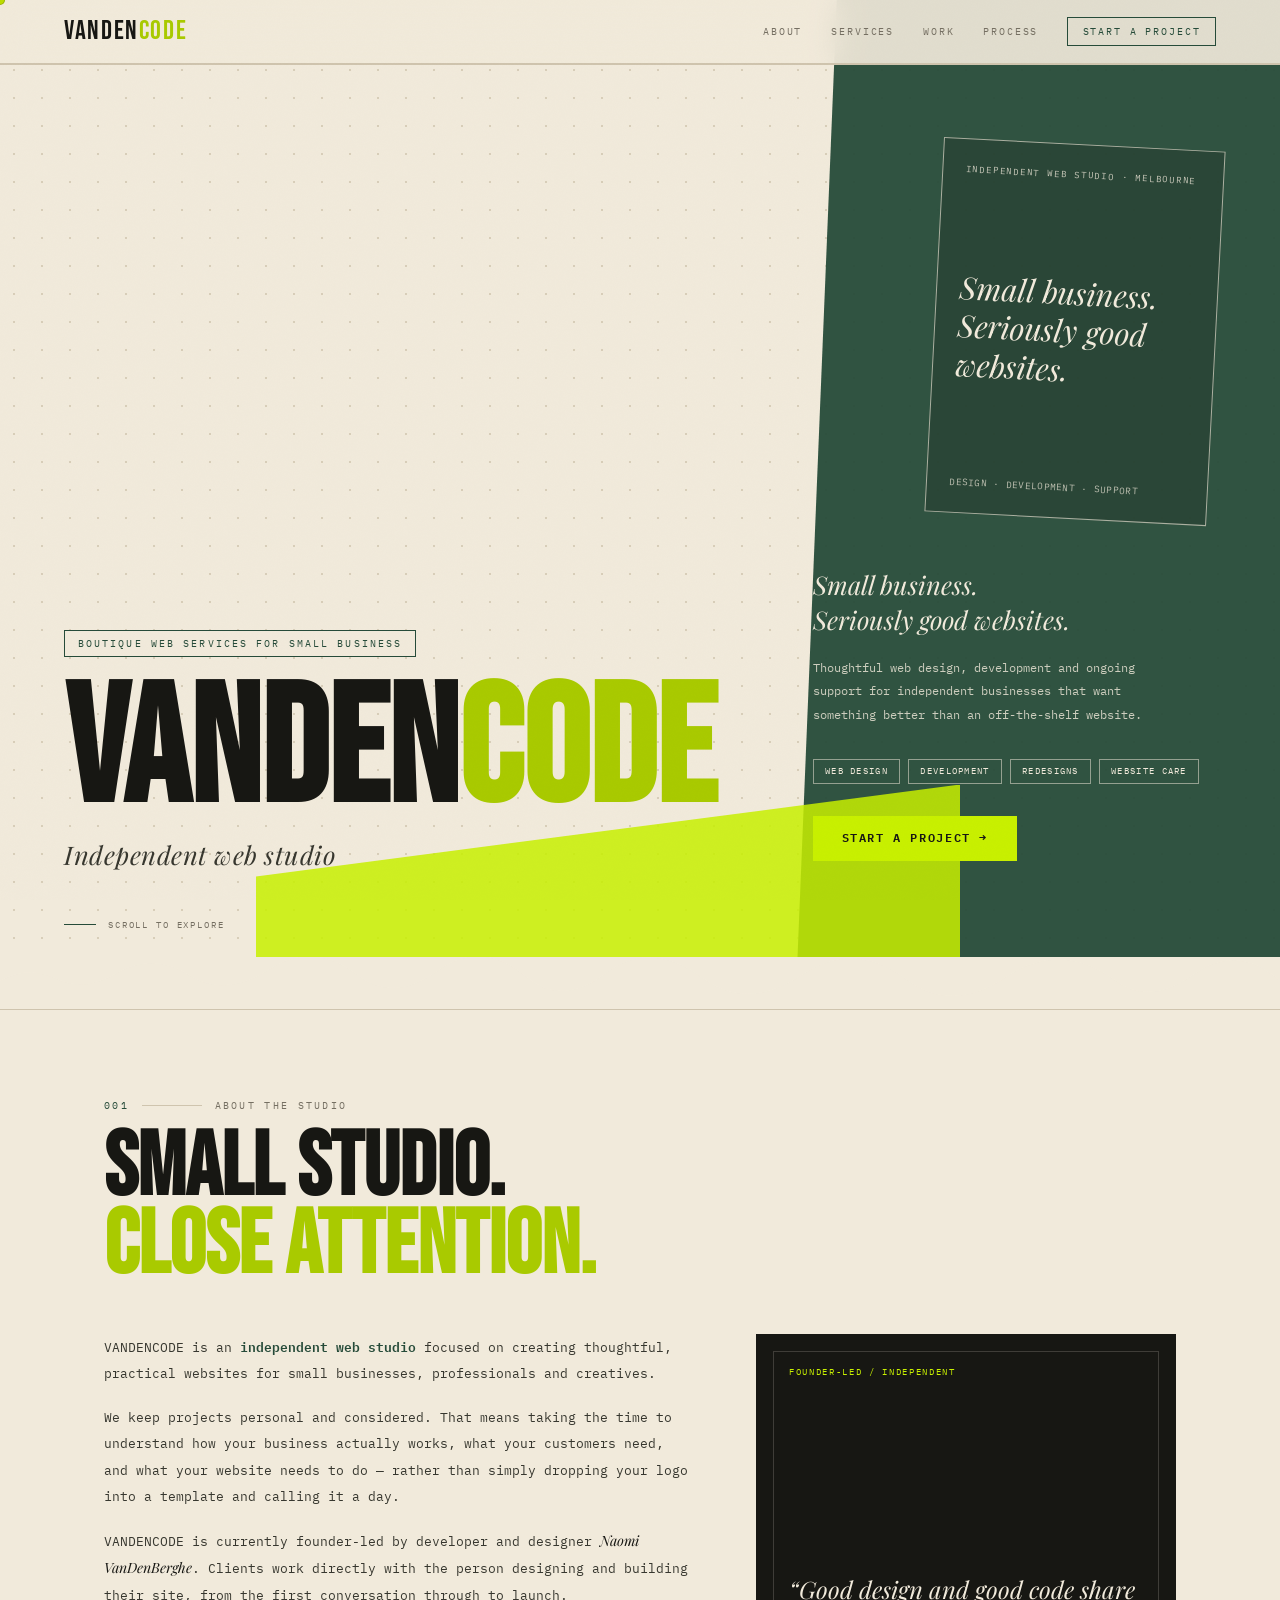
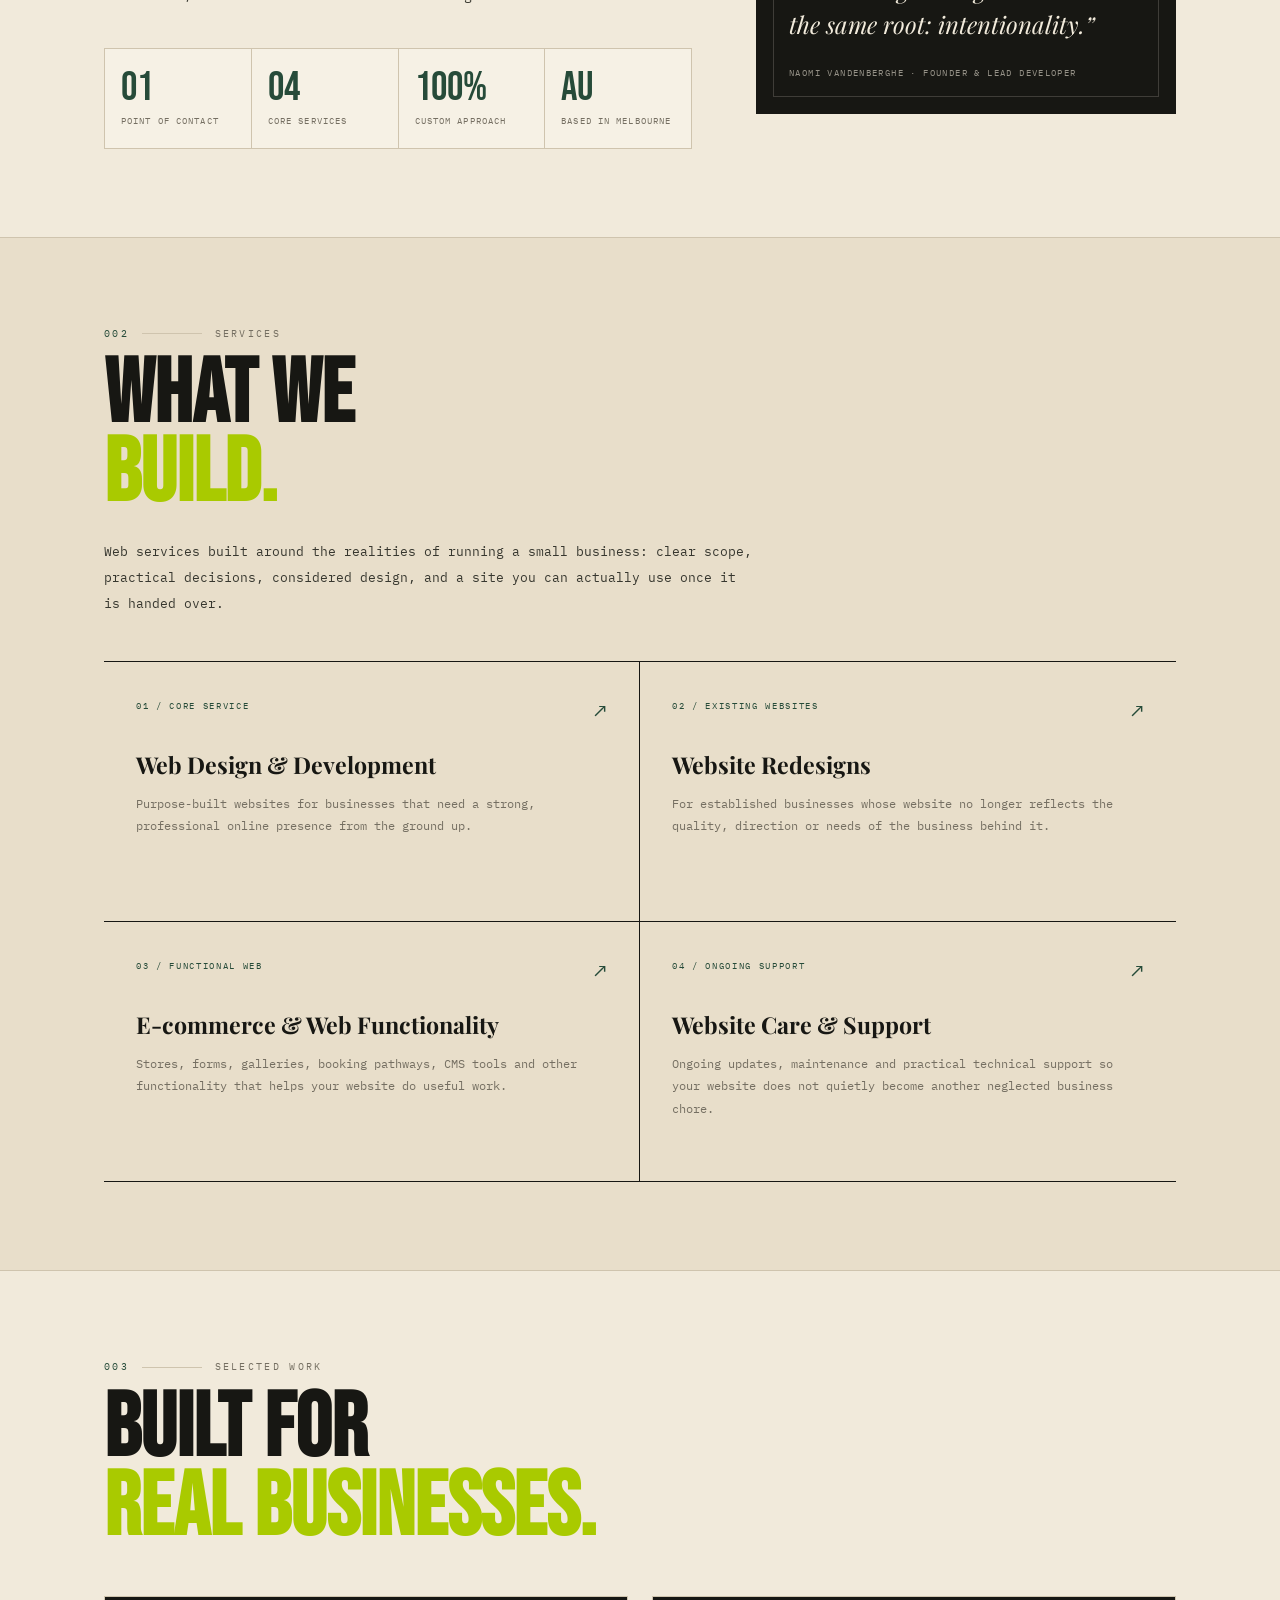
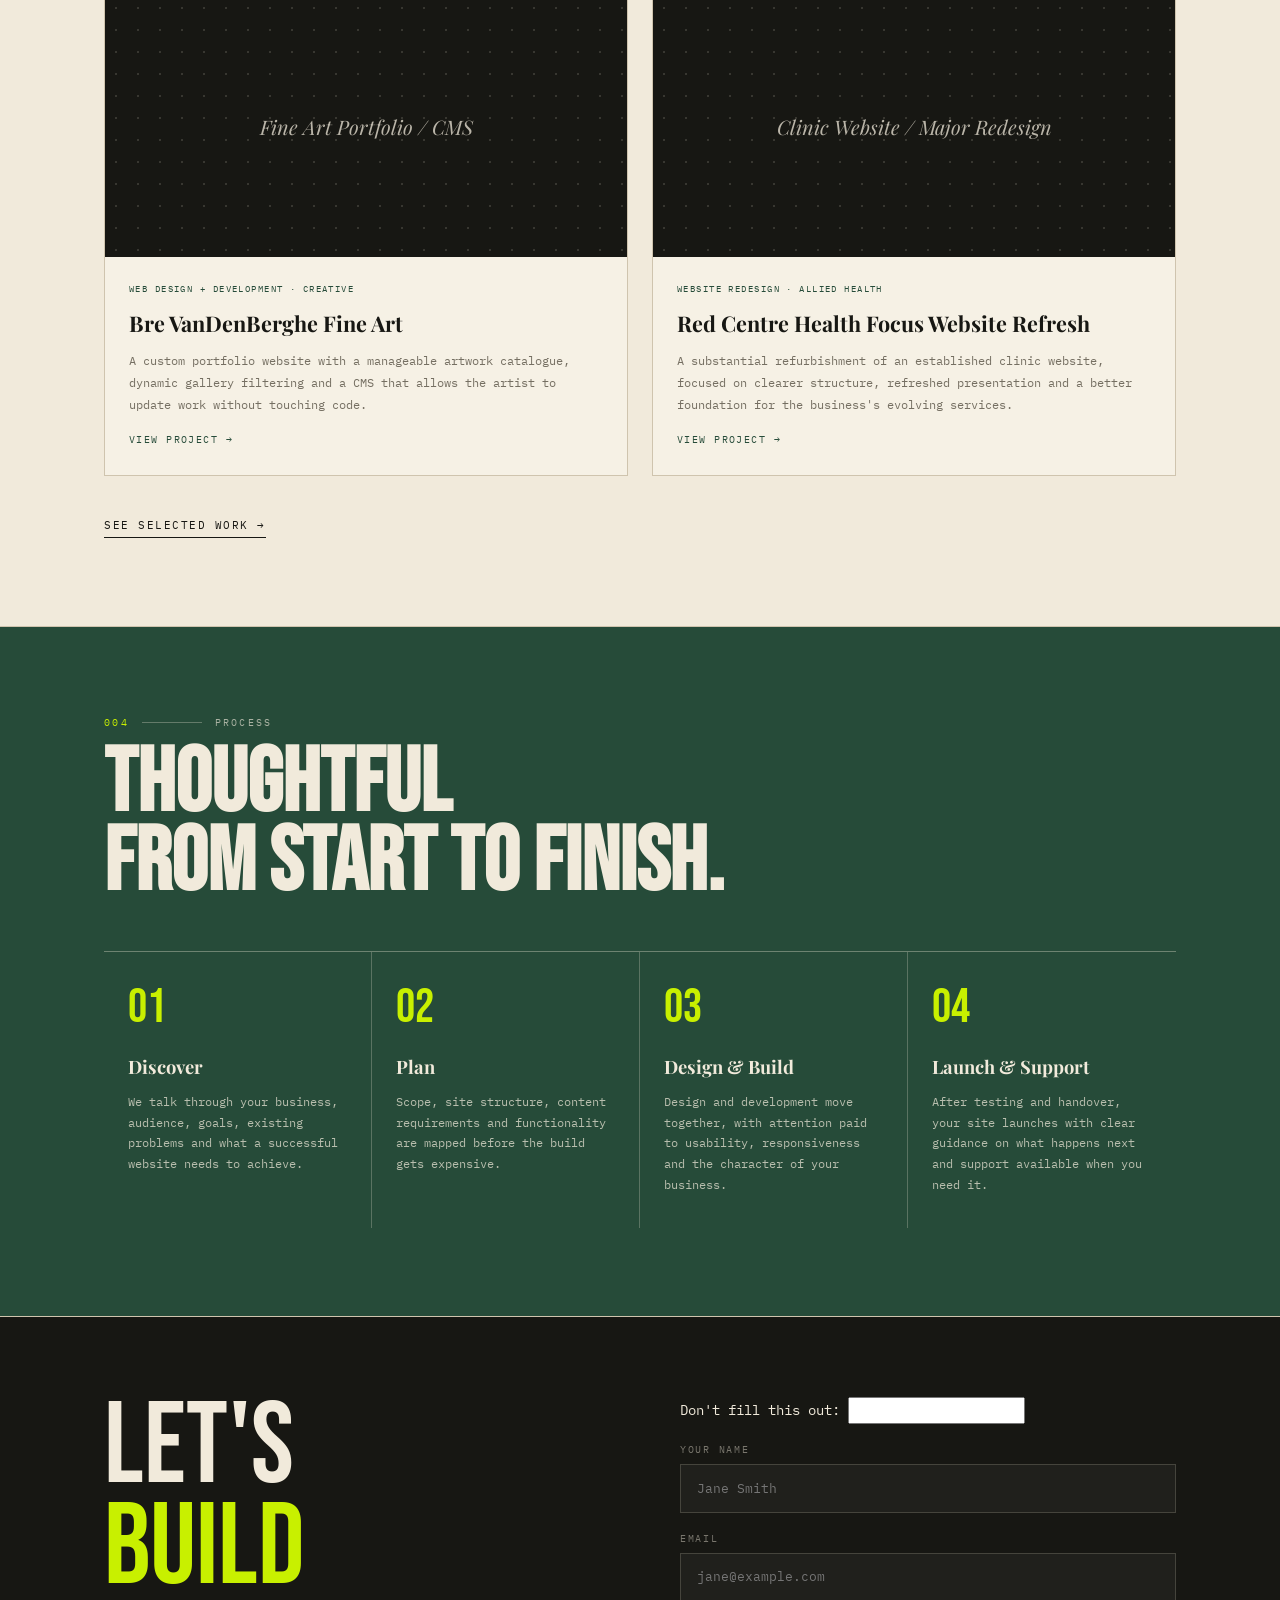
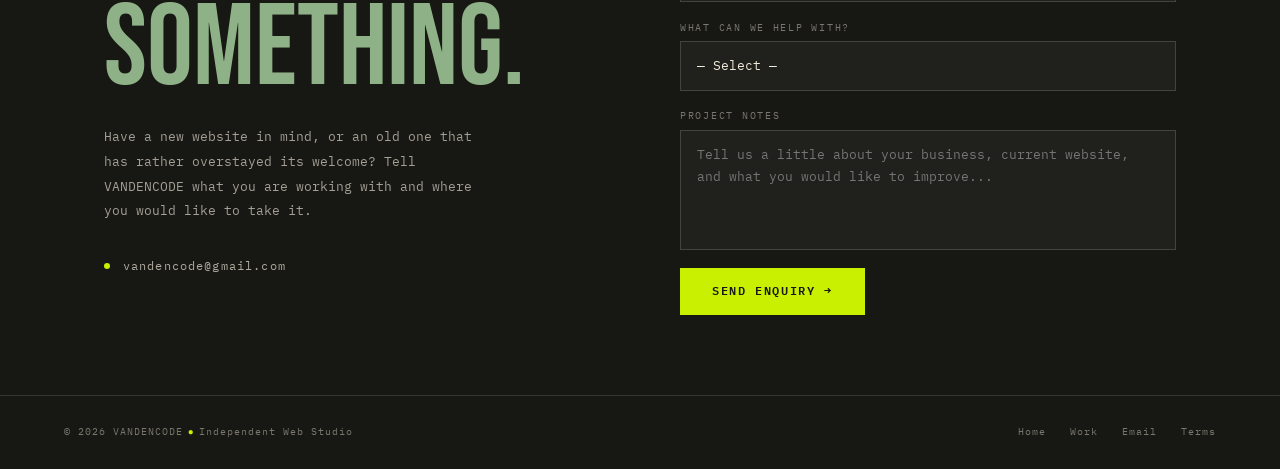
==== commit 6a1336b9: "Update index.html Editing contact form for usability" ====
--- a/index.html
+++ b/index.html
@@ -193,46 +193,110 @@
 <div id="contact">
   <div class="cw">
     <div class="reveal">
-      <div class="c-big">LET'S<br><span class="ca">BUILD</span><br><span class="cs">SOMETHING.</span></div>
-      <p class="c-sub">Have a new website in mind, or an old one that has rather overstayed its welcome? Tell VANDENCODE what you are working with and where you would like to take it.</p>
+      <div class="c-big">
+        LET'S<br>
+        <span class="ca">BUILD</span><br>
+        <span class="cs">SOMETHING.</span>
+      </div>
+
+      <p class="c-sub">
+        Have a new website in mind, or an old one that has rather overstayed its welcome?
+        Tell VANDENCODE what you are working with and where you would like to take it.
+      </p>
+
       <div class="c-links">
-        <a href="mailto:vandencode@gmail.com" class="c-lnk"><div class="c-dot"></div>vandencode@gmail.com</a>
-      </div>
-    </div>
+        <a href="mailto:vandencode@gmail.com" class="c-lnk">
+          <div class="c-dot"></div>
+          vandencode@gmail.com
+        </a>
+      </div>
+    </div>
+
     <form
-    class="form reveal"
-    name="project-enquiry"
-    method="POST"
-    data-netlify="true"
-    data-netlify-honeypot="bot-field"
-    action="/thank-you.html"
->
-    <input type="hidden" name="form-name" value="project-enquiry">
-
-    <p class="bot-field" aria-hidden="true">
+      class="form reveal"
+      name="project-enquiry"
+      method="POST"
+      data-netlify="true"
+      data-netlify-honeypot="bot-field"
+      action="/thank-you.html"
+    >
+      <input
+        type="hidden"
+        name="form-name"
+        value="project-enquiry"
+      >
+
+      <p class="bot-field" aria-hidden="true">
         <label>
-            Don't fill this out:
-            <input name="bot-field">
+          Don't fill this out:
+          <input name="bot-field">
         </label>
-    </p>
-
-    <!-- existing form fields -->
-</form>
-      <div class="ff"><label for="name">Your Name</label><input id="name" name="name" type="text" placeholder="Jane Smith" /></div>
-      <div class="ff"><label for="email">Email</label><input id="email" name="email" type="email" placeholder="jane@example.com" /></div>
+      </p>
+
+      <div class="ff">
+        <label for="name">Your Name</label>
+        <input
+          id="name"
+          name="name"
+          type="text"
+          placeholder="Jane Smith"
+          required
+        />
+      </div>
+
+      <div class="ff">
+        <label for="email">Email</label>
+        <input
+          id="email"
+          name="email"
+          type="email"
+          placeholder="jane@example.com"
+          required
+        />
+      </div>
+
       <div class="ff">
         <label for="service">What can we help with?</label>
-        <select id="service" name="service">
+        <select
+          id="service"
+          name="service"
+          required
+        >
           <option value="">— Select —</option>
-          <option>Web design &amp; development</option>
-          <option>Website redesign</option>
-          <option>E-commerce &amp; web functionality</option>
-          <option>Website care &amp; support</option>
-          <option>Not sure yet</option>
+          <option value="web-design-development">
+            Web design &amp; development
+          </option>
+          <option value="website-redesign">
+            Website redesign
+          </option>
+          <option value="ecommerce-functionality">
+            E-commerce &amp; web functionality
+          </option>
+          <option value="website-care-support">
+            Website care &amp; support
+          </option>
+          <option value="not-sure">
+            Not sure yet
+          </option>
         </select>
       </div>
-      <div class="ff"><label for="message">Project Notes</label><textarea id="message" name="message" placeholder="Tell us a little about your business, current website, and what you would like to improve..."></textarea></div>
-      <button class="form-btn" type="submit">Send Enquiry →</button>
+
+      <div class="ff">
+        <label for="message">Project Notes</label>
+        <textarea
+          id="message"
+          name="message"
+          placeholder="Tell us a little about your business, current website, and what you would like to improve..."
+          required
+        ></textarea>
+      </div>
+
+      <button
+        class="form-btn"
+        type="submit"
+      >
+        Send Enquiry →
+      </button>
     </form>
   </div>
 </div>
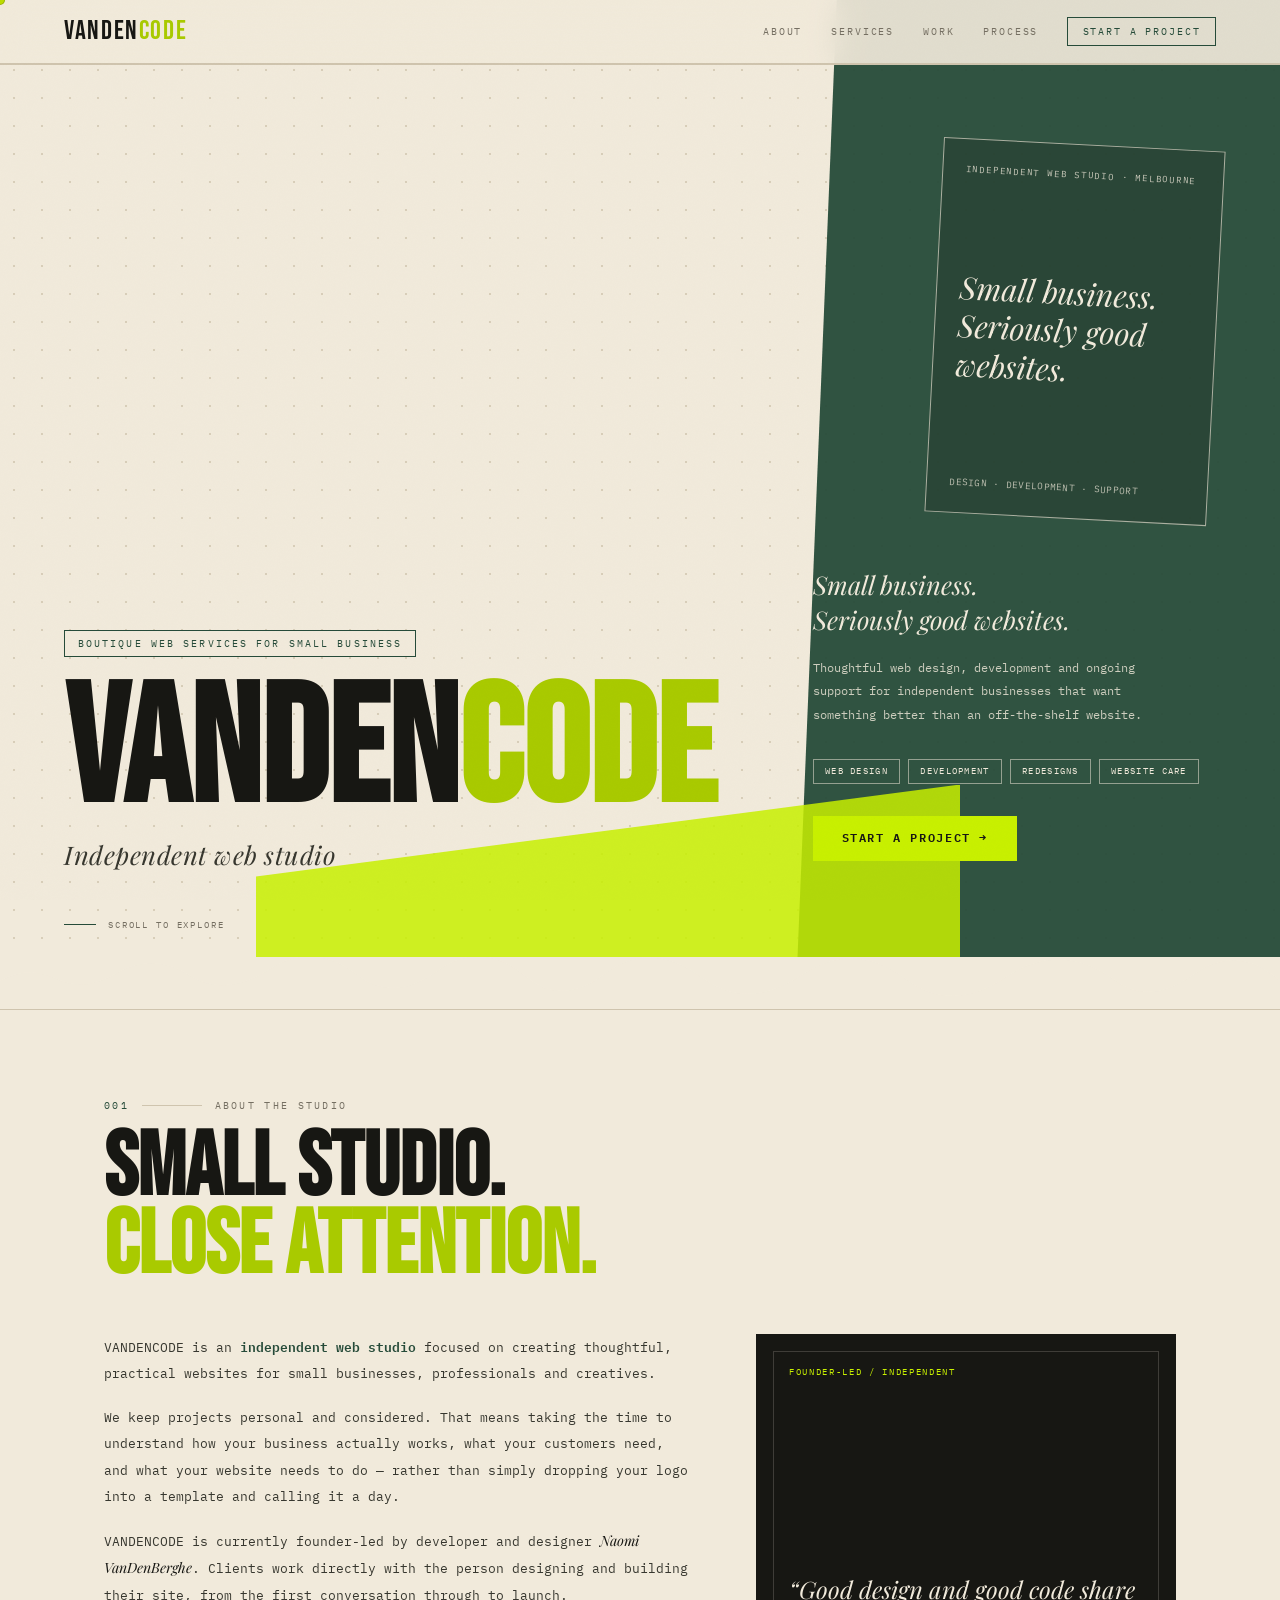
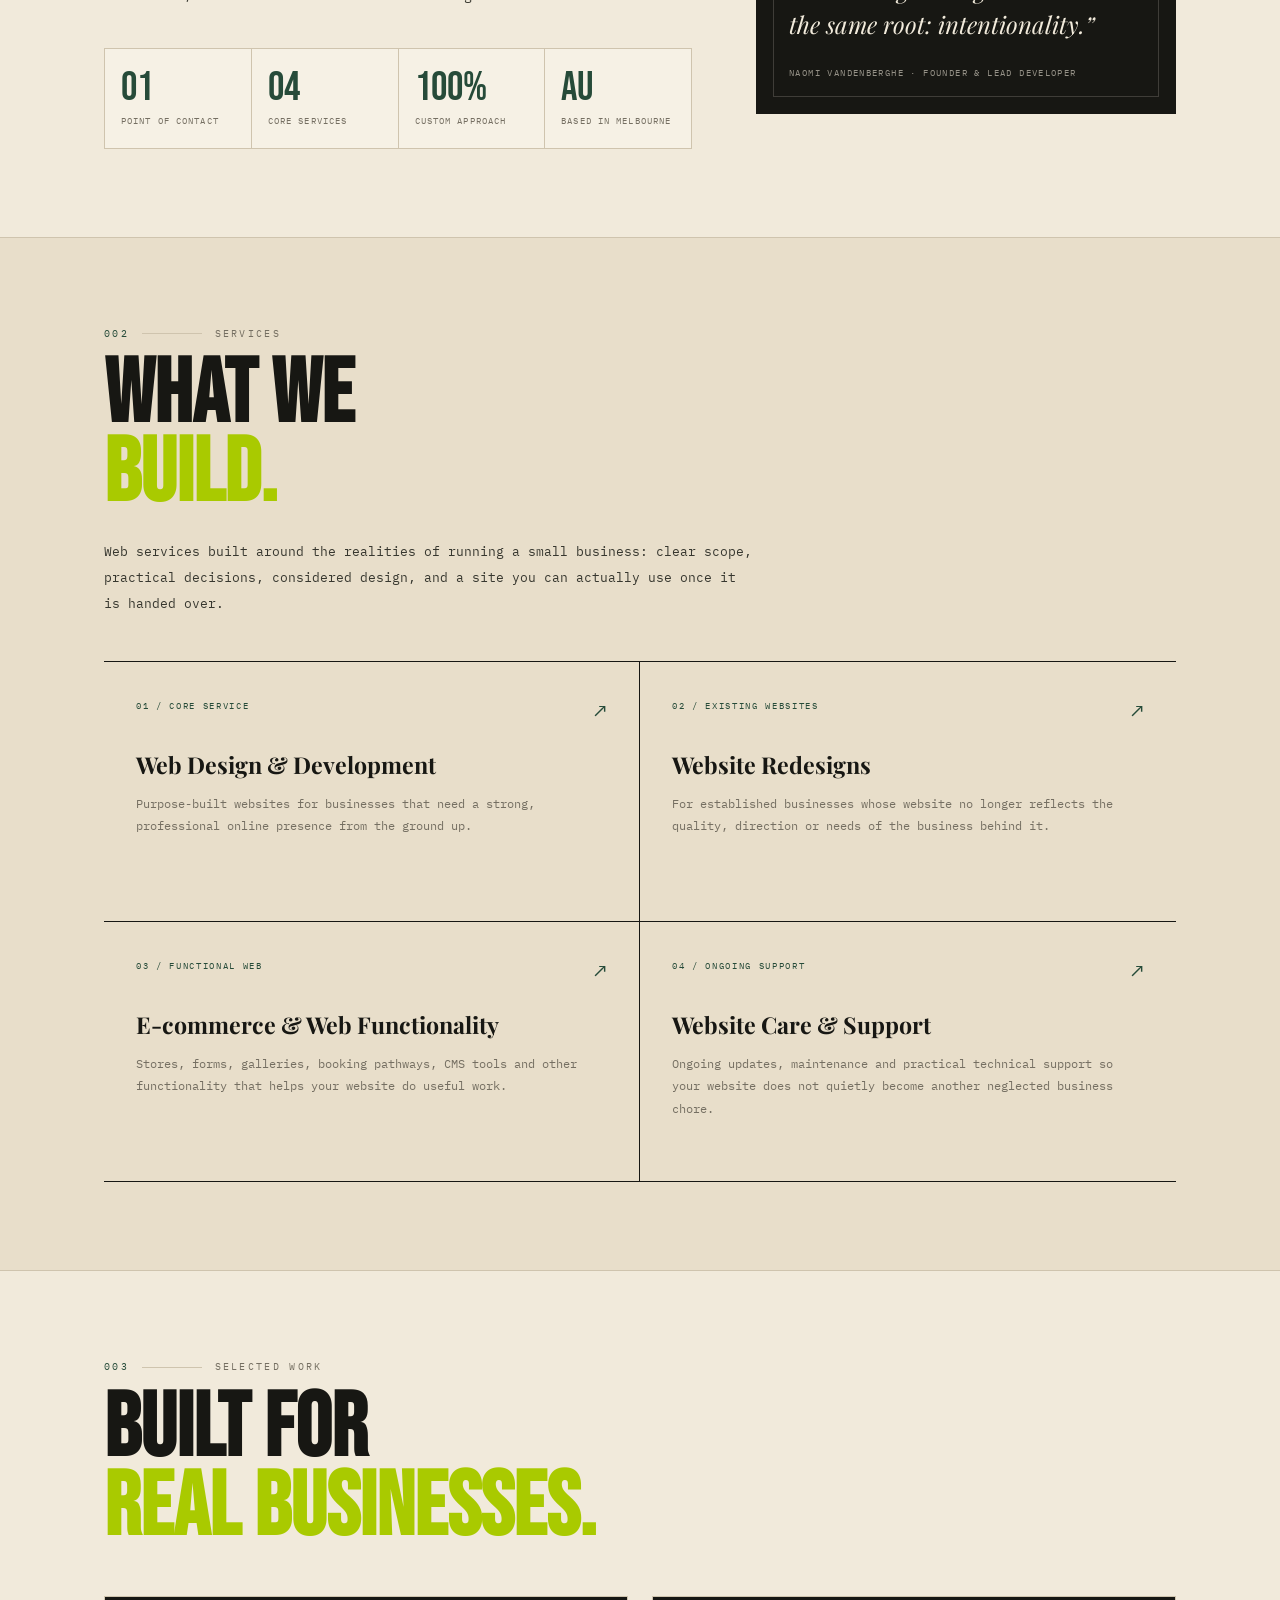
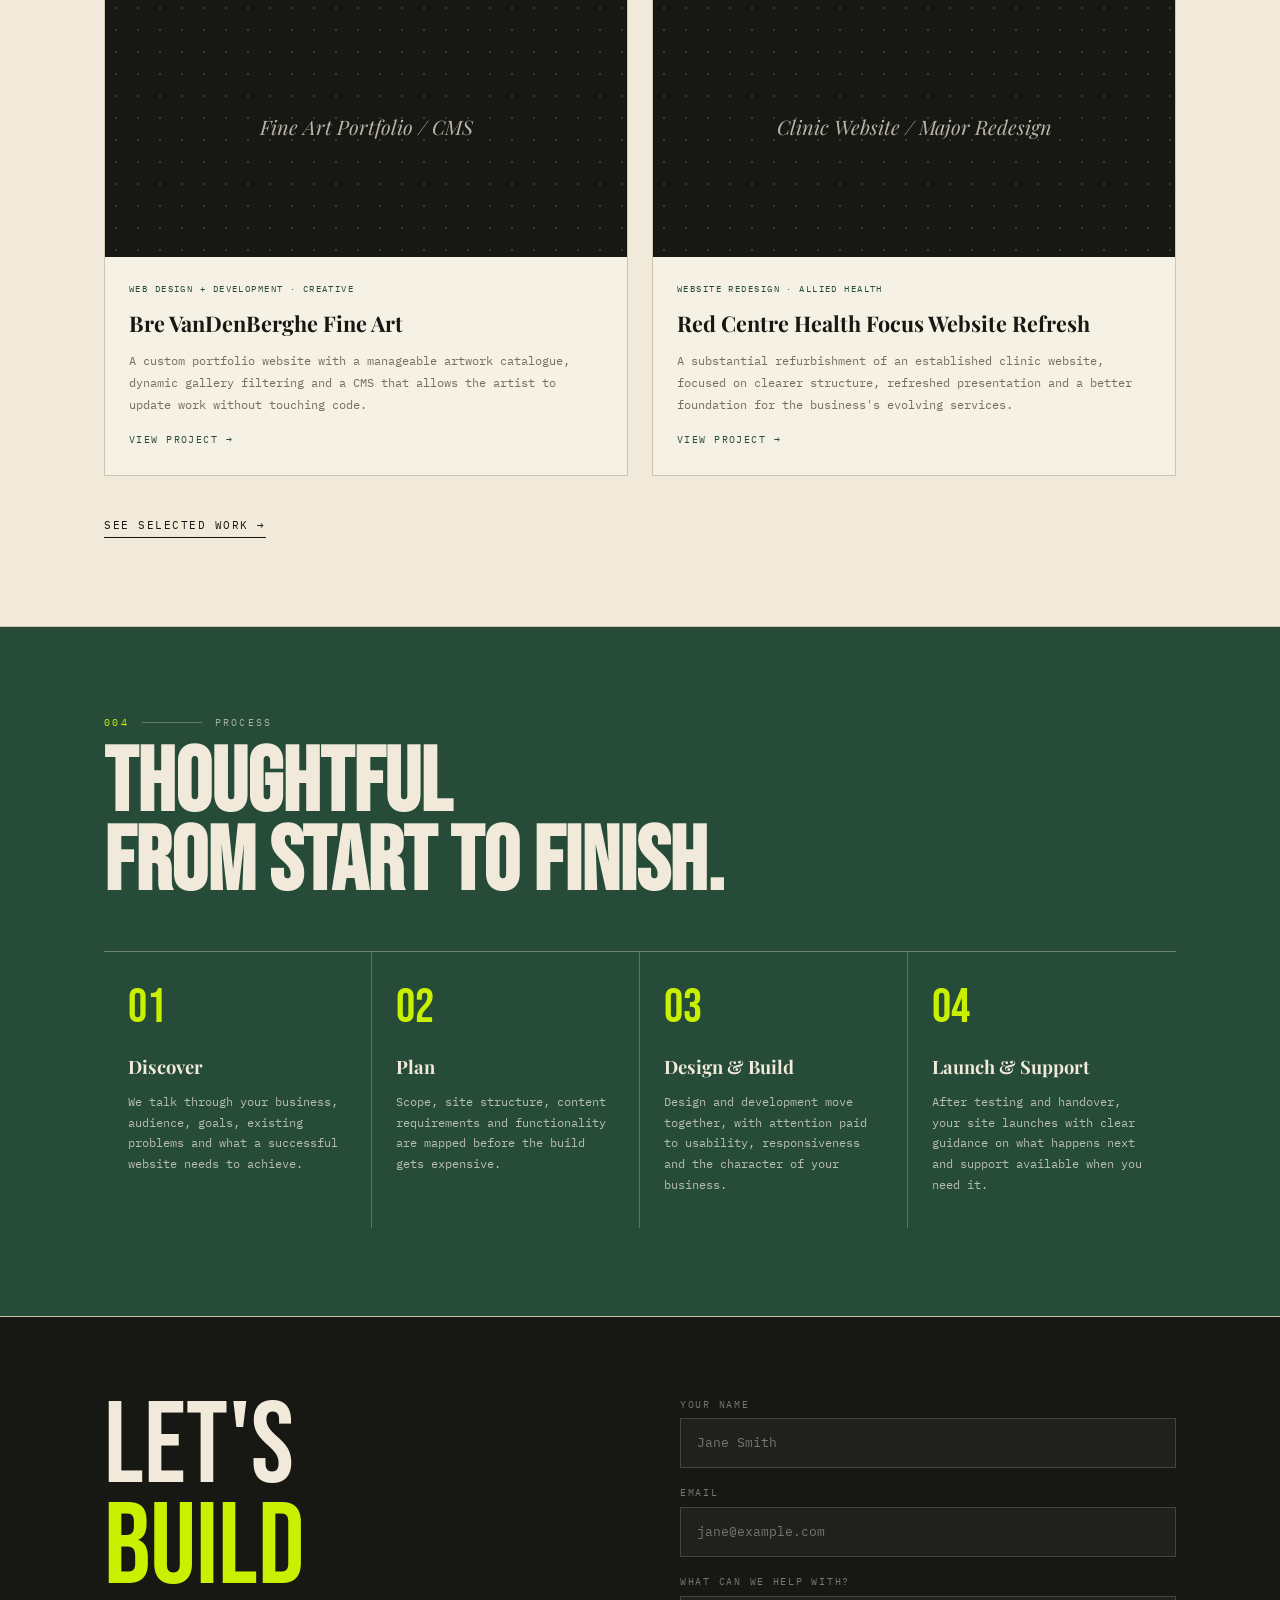
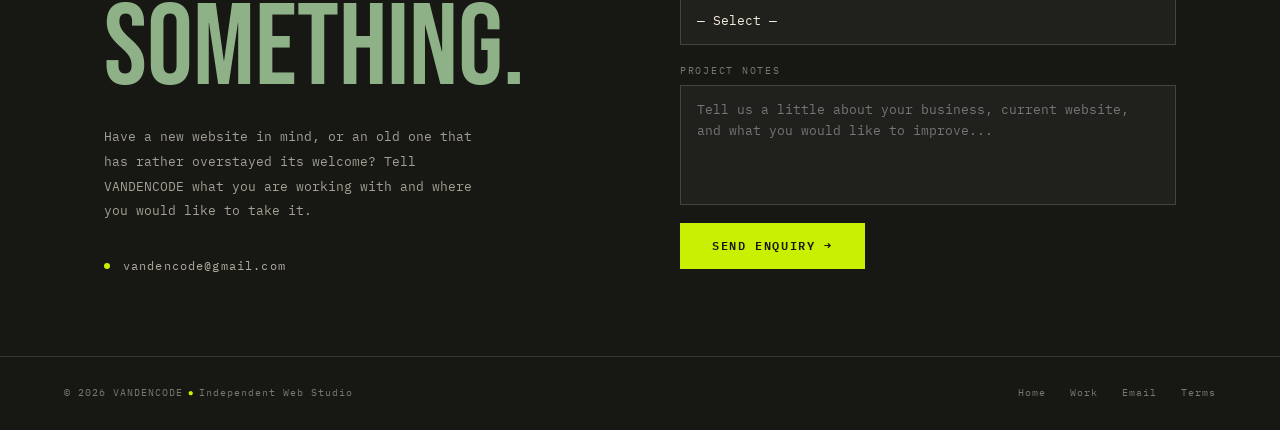
==== commit 25c2710e: "Update index.html Changed /thank-you.html to /thank-you. Trying to resolve 404 issue when email is s" ====
--- a/index.html
+++ b/index.html
@@ -218,7 +218,7 @@
       method="POST"
       data-netlify="true"
       data-netlify-honeypot="bot-field"
-      action="/thank-you.html"
+      action="/thank-you"
     >
       <input
         type="hidden"
--- a/styles.css
+++ b/styles.css
@@ -529,3 +529,12 @@
   .sb:nth-child(2){border-right:none}
   footer{flex-direction:column;align-items:flex-start;gap:1rem}
 }
+.bot-field {
+  position: absolute;
+  overflow: hidden;
+  clip: rect(0 0 0 0);
+  clip-path: inset(50%);
+  height: 1px;
+  width: 1px;
+  white-space: nowrap;
+}
